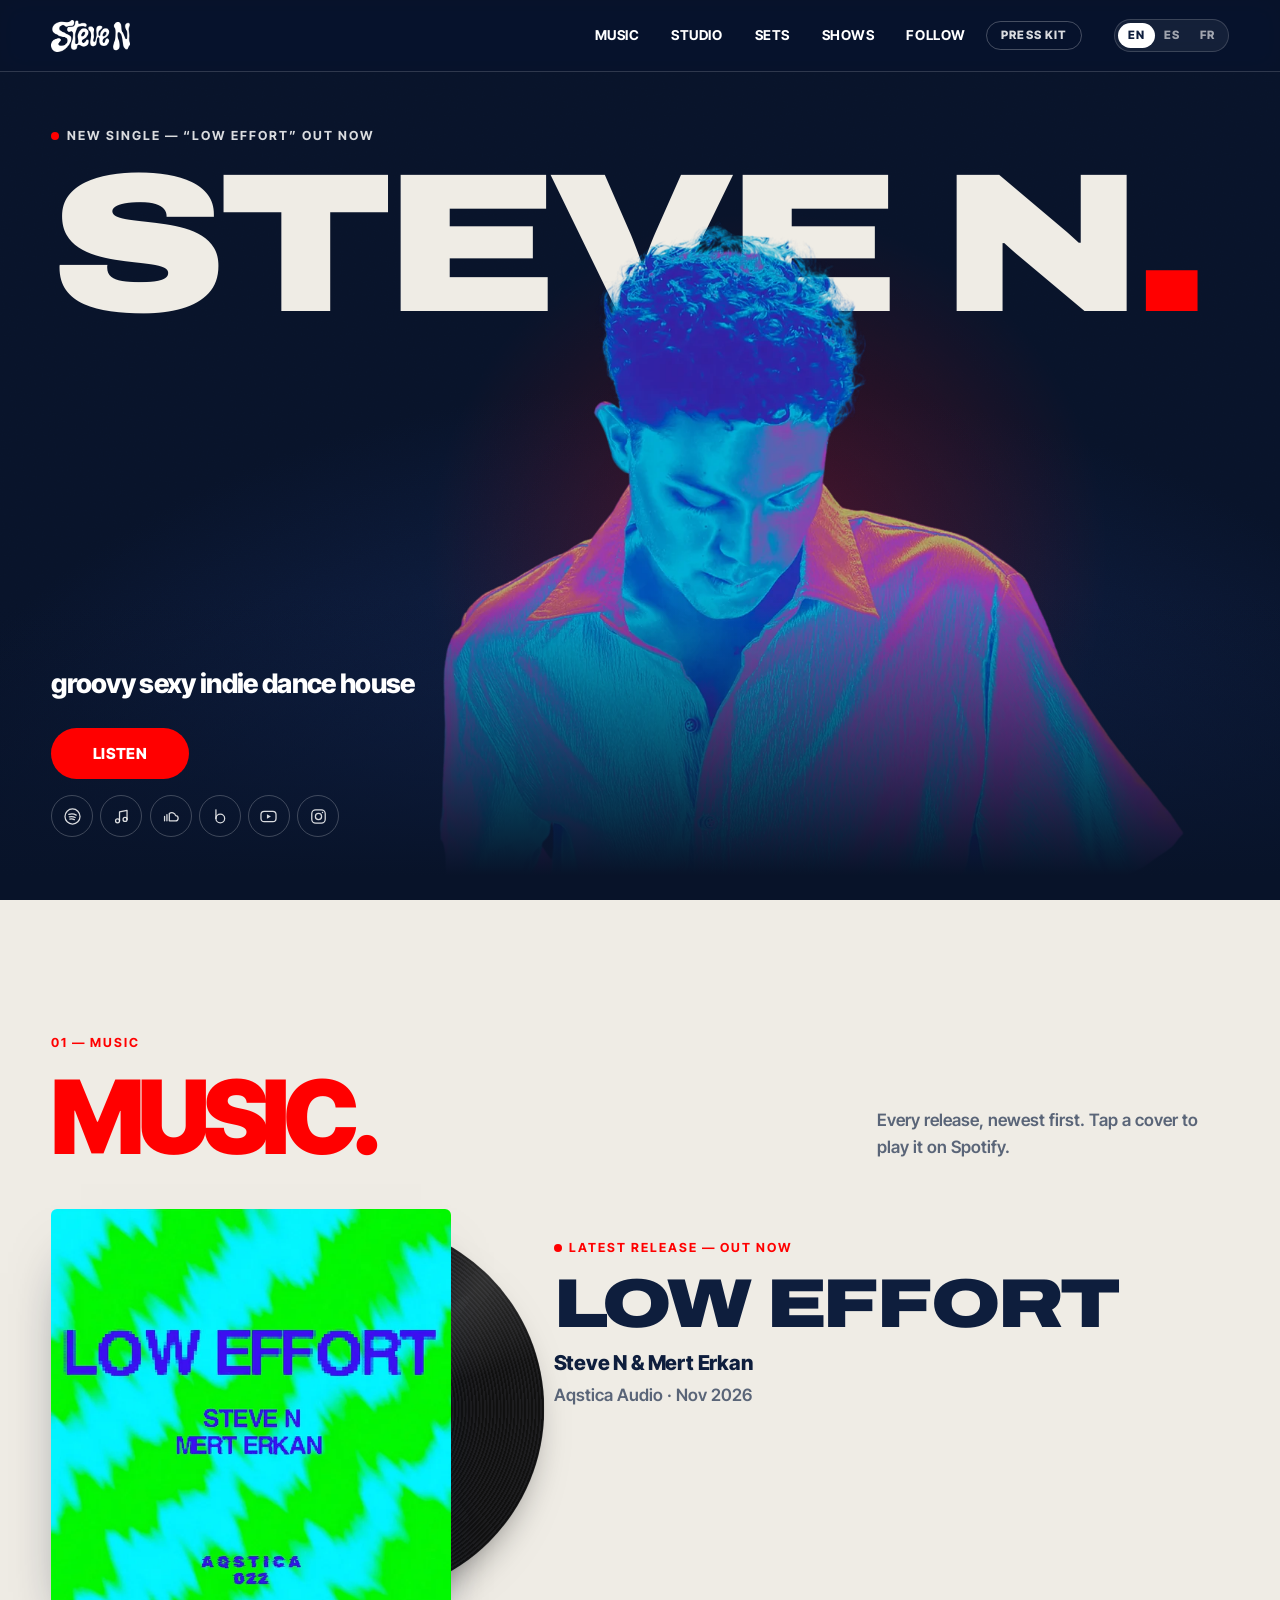
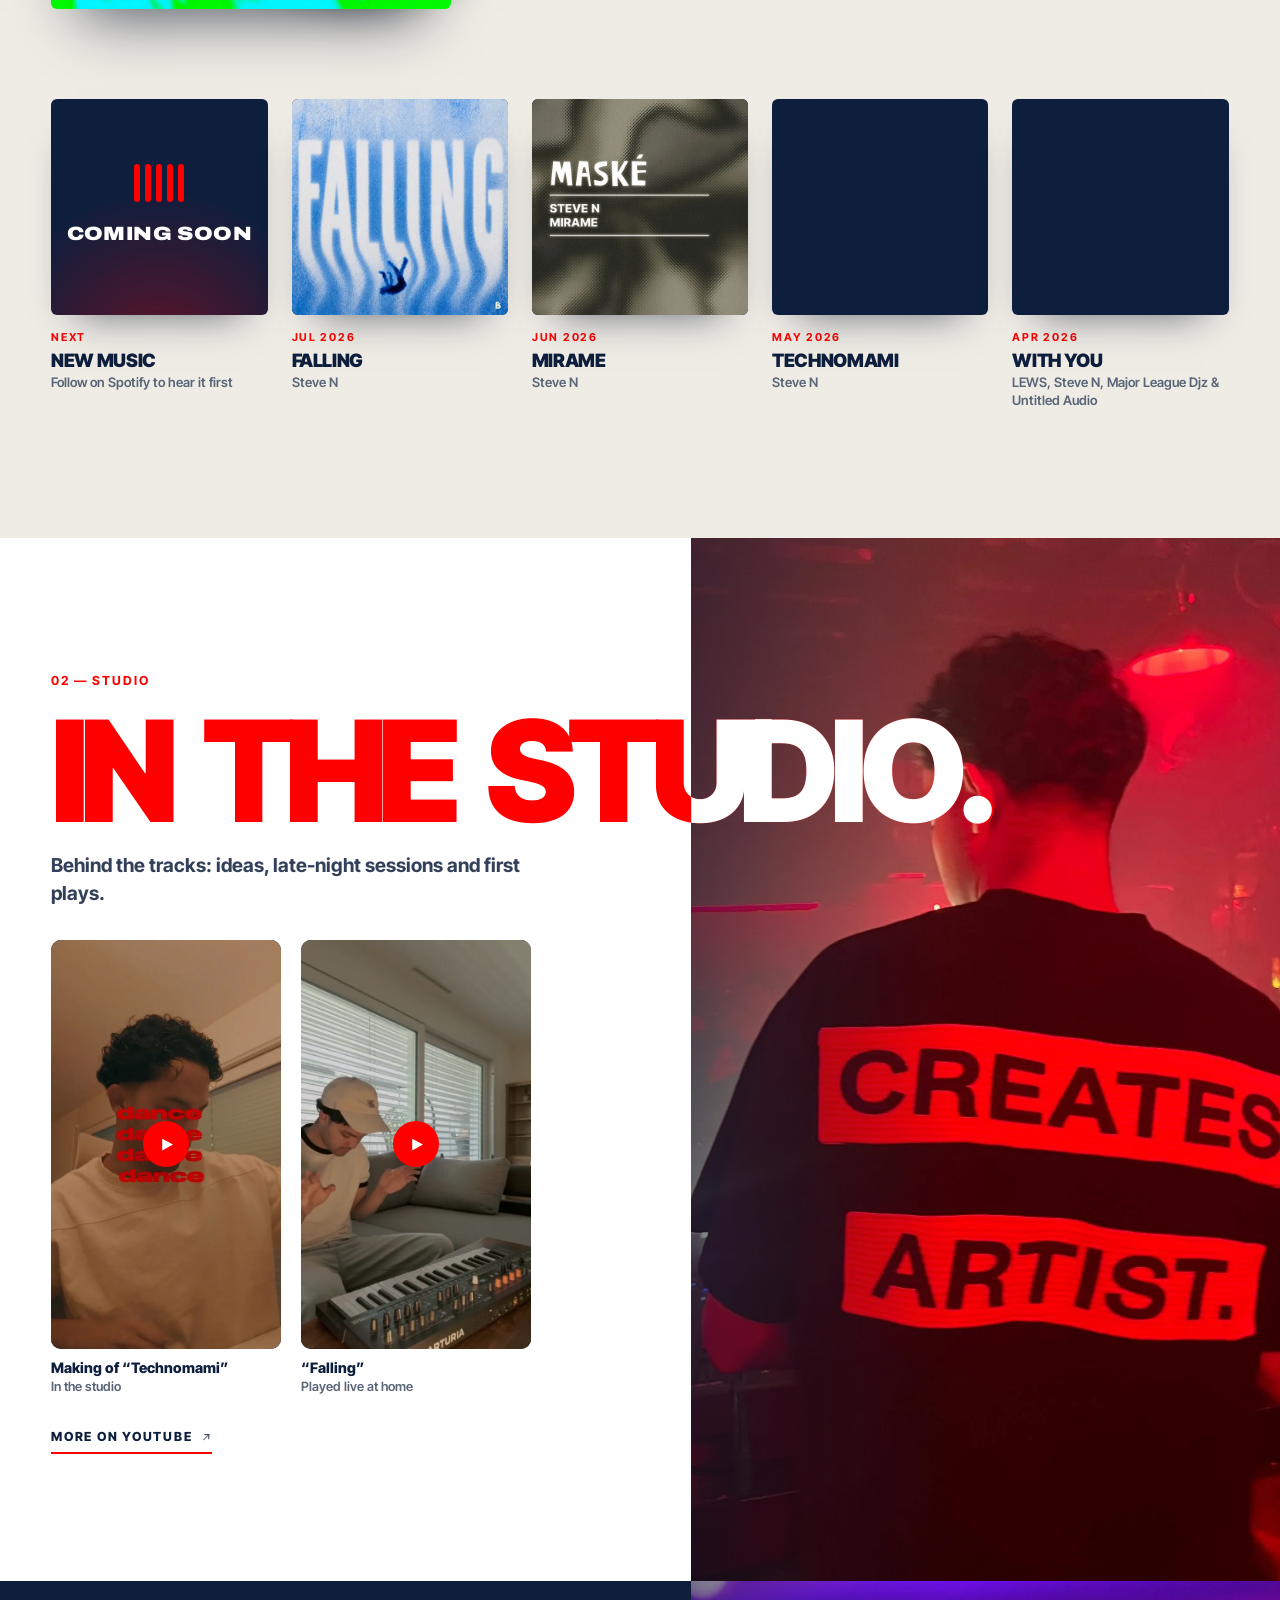
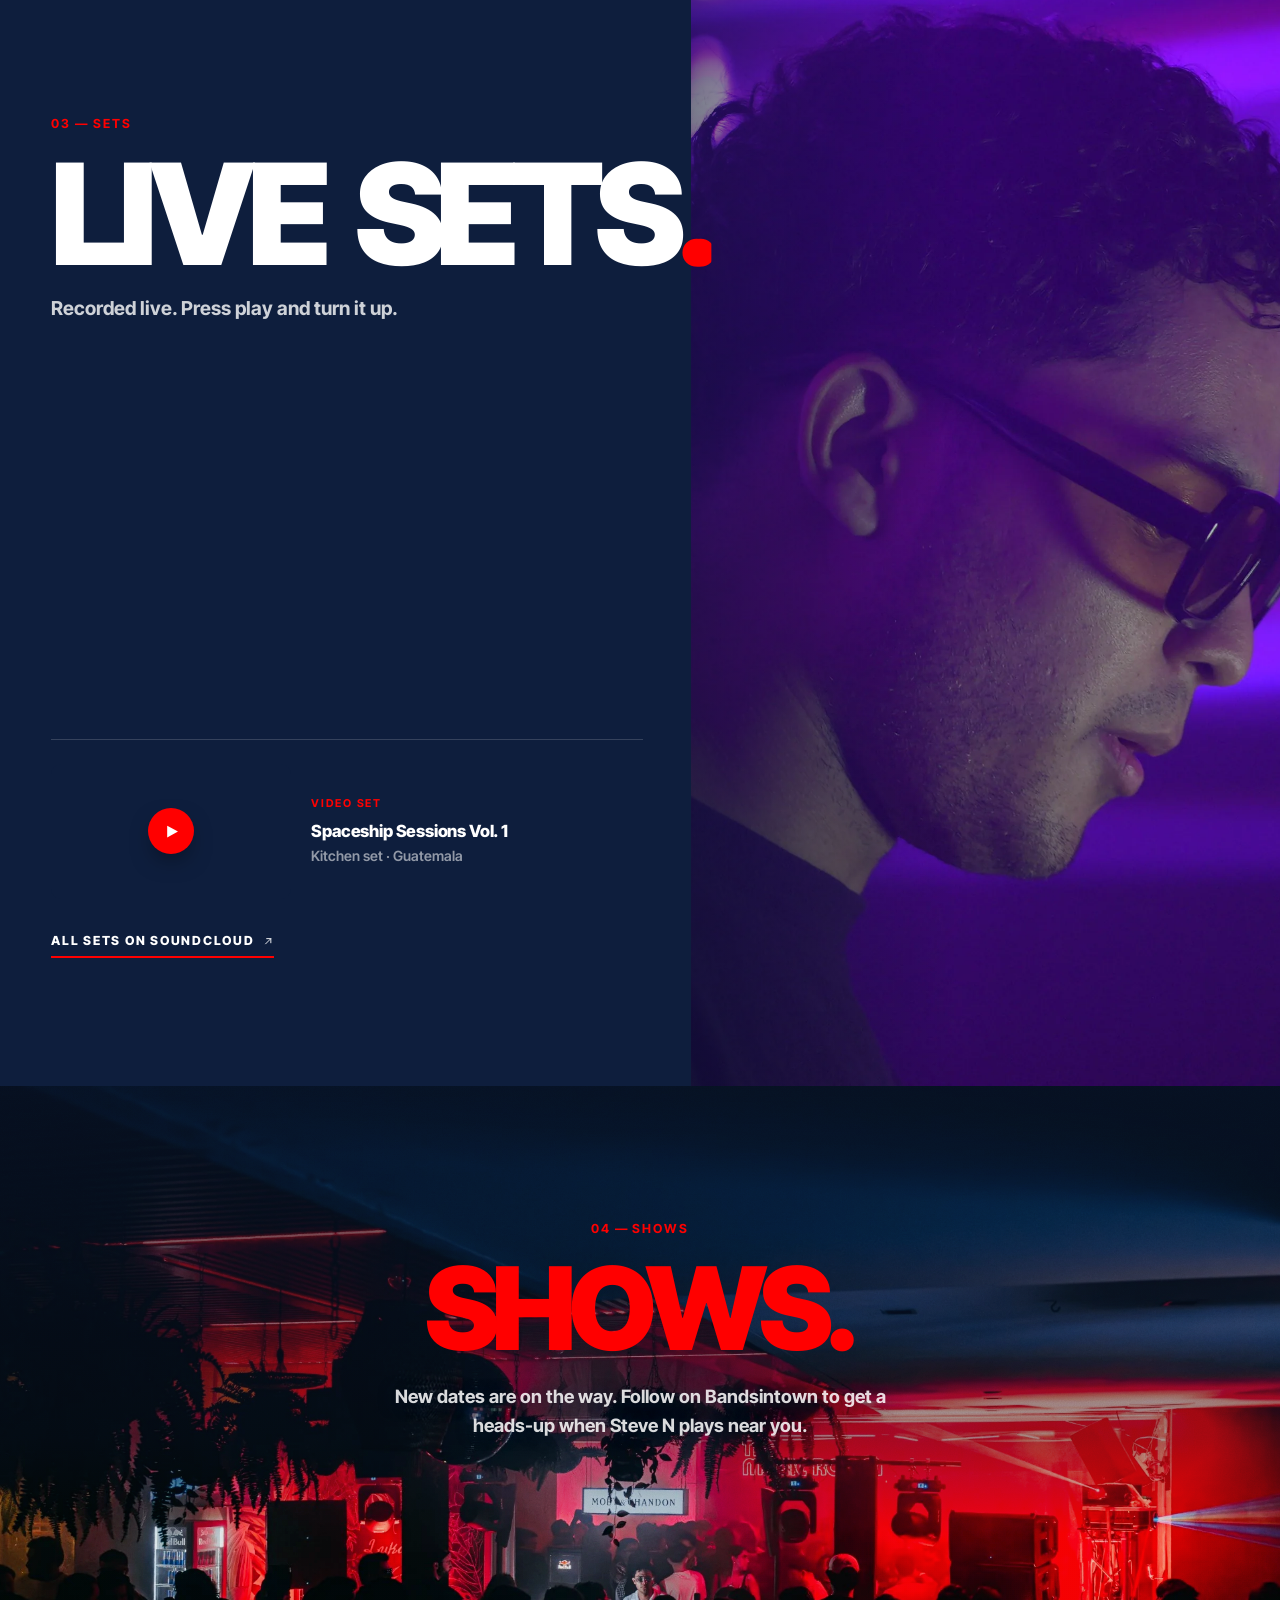
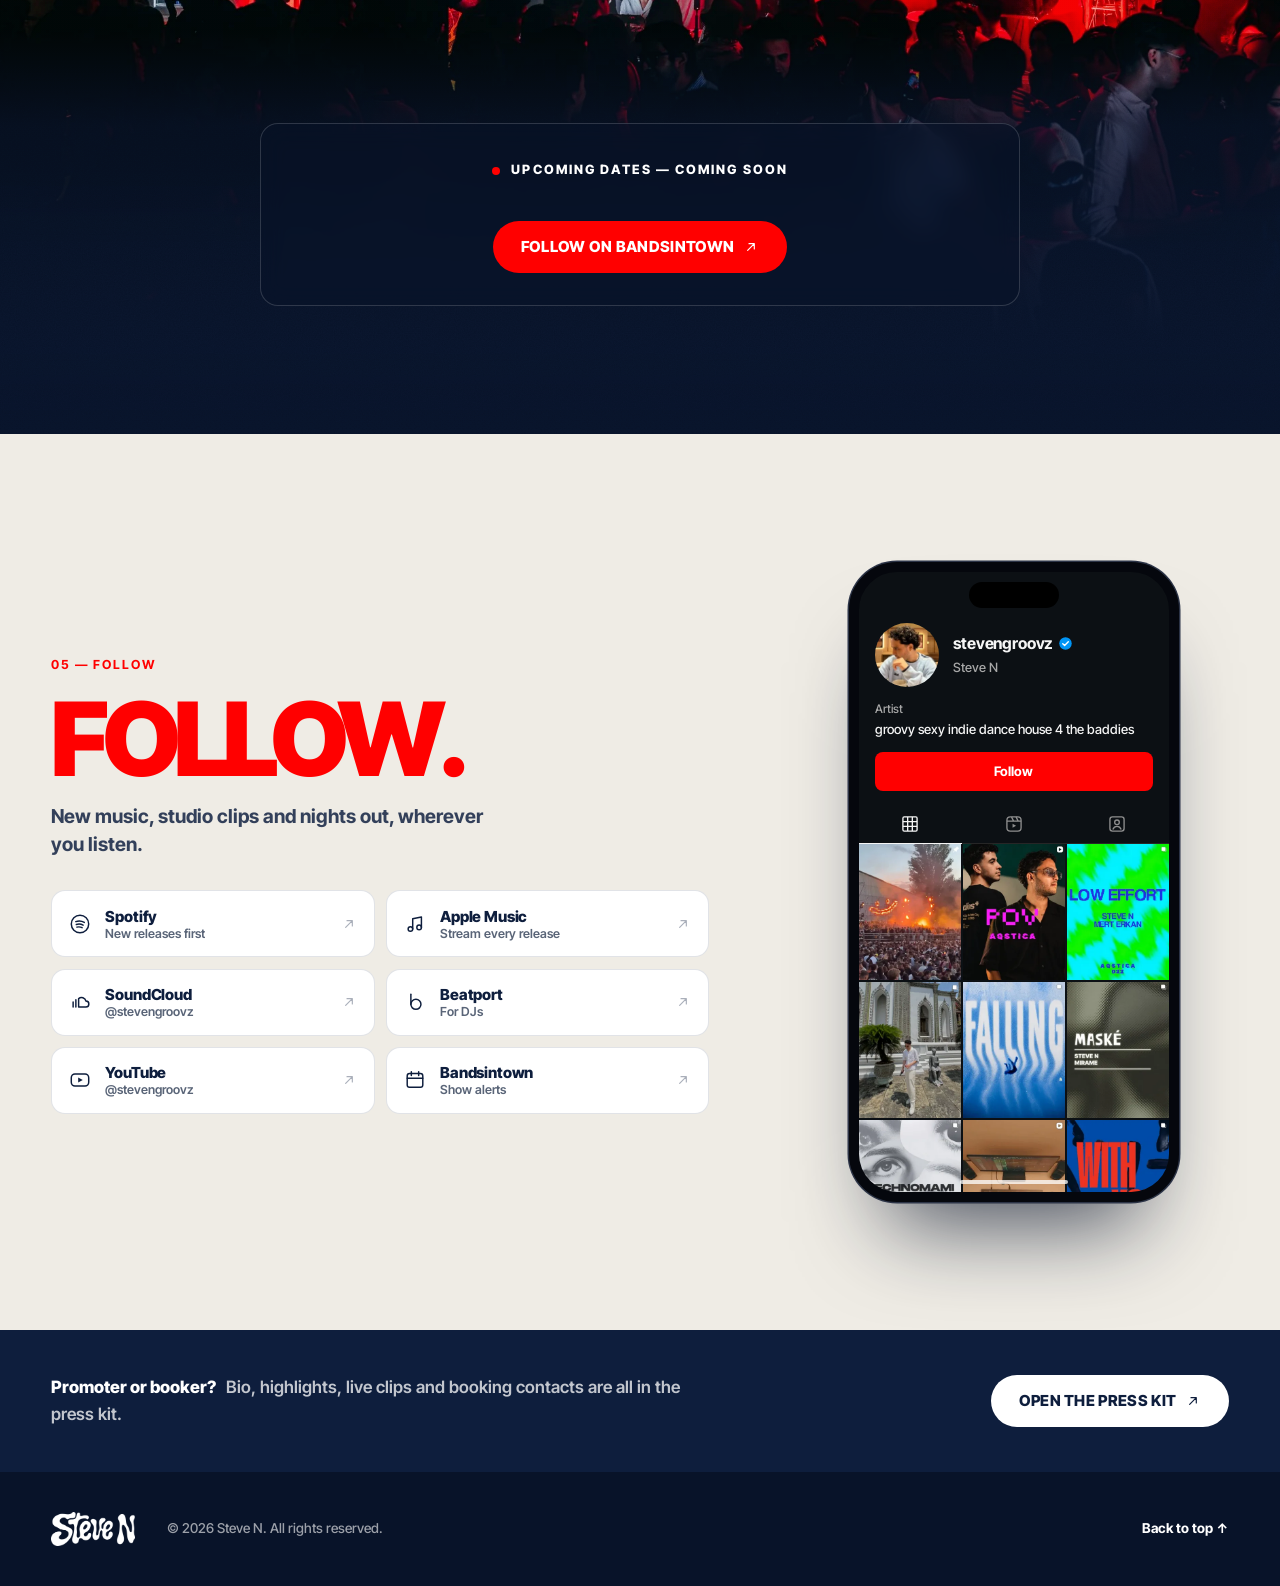
==== index.html @ b2707811 "Add files via upload" ====
<!doctype html>
<html lang="en">
<head>
  <meta charset="utf-8">
  <meta name="viewport" content="width=device-width, initial-scale=1">
  <title>Steve N — House &amp; Indie Dance</title>
  <meta name="description" content="Steve N — groovy sexy indie dance house. New music, studio clips, DJ sets and upcoming shows.">
  <meta name="theme-color" content="#081329">

  <!-- Social share preview -->
  <meta property="og:type" content="website">
  <meta property="og:title" content="Steve N — House &amp; Indie Dance">
  <meta property="og:description" content="New music, studio clips, DJ sets and upcoming shows. Latest single “Low Effort” out now.">
  <!-- After publishing, change og:image and twitter:image to the full address, e.g. https://your-domain.com/assets/img/og-steve-n.jpg -->
  <meta property="og:image" content="assets/img/og-steve-n.jpg">
  <meta property="og:image:width" content="1200">
  <meta property="og:image:height" content="630">
  <meta name="twitter:card" content="summary_large_image">
  <meta name="twitter:image" content="assets/img/og-steve-n.jpg">

  <link rel="icon" href="favicon.ico" sizes="48x48">
  <link rel="icon" type="image/png" sizes="32x32" href="assets/icons/favicon-32.png">
  <link rel="apple-touch-icon" href="assets/icons/apple-touch-icon.png">

  <link rel="preconnect" href="https://fonts.googleapis.com">
  <link rel="preconnect" href="https://fonts.gstatic.com" crossorigin>
  <link href="https://fonts.googleapis.com/css2?family=Archivo:wdth,wght@100..125,800..900&family=Inter+Tight:wght@500;600;700;800;900&display=swap" rel="stylesheet">
  <link rel="preload" as="image" href="assets/img/hero-cutout.webp"
        imagesrcset="assets/img/hero-cutout-1000.webp 1000w, assets/img/hero-cutout-1400.webp 1400w, assets/img/hero-cutout.webp 1874w"
        imagesizes="(max-width: 900px) 92vw, 55vw" fetchpriority="high">
  <!-- style.css = shared look (also used by the press kit); fan.css = this page only -->
  <link rel="stylesheet" href="css/style.css?v=33">
  <link rel="stylesheet" href="css/fan.css?v=8">
</head>
<body class="fan">

  <!-- ============ NAV ============ -->
  <header class="nav nav--dark">
    <div class="nav__inner">
      <a href="#top" class="nav__logo" aria-label="Steve N — back to top">
        <img src="assets/logo/steve-n-logo-white.webp" alt="Steve N" width="480" height="194">
      </a>
      <nav class="nav__links" aria-label="Main">
        <a href="#music" data-i18n="nav.music">Music</a>
        <a href="#studio" data-i18n="f.nav.studio">Studio</a>
        <a href="#sets" data-i18n="f.nav.sets">Sets</a>
        <a href="#shows" data-i18n="nav.shows">Shows</a>
        <a href="#follow" data-i18n="f.nav.follow">Follow</a>
      </nav>
      <a href="presskit/" class="nav__pill" data-i18n="f.nav.press">Press kit</a>
      <!-- Language switcher (translations live in js/i18n.js) -->
      <div class="lang" role="group" aria-label="Language">
        <button type="button" data-lang="en" aria-pressed="true">EN</button>
        <button type="button" data-lang="es" aria-pressed="false">ES</button>
        <button type="button" data-lang="fr" aria-pressed="false">FR</button>
      </div>
    </div>
  </header>

  <main id="top">

    <!-- ============ HERO ============ -->
    <!-- Cut-out portrait looks up at the name and overlaps the bottom of the letters -->
    <section class="fhero">
      <div class="fhero__inner">
        <p class="eyebrow fhero__eyebrow" data-i18n="f.hero.eyebrow"><span class="dot"></span>New single — “Low Effort” out now</p>
        <h1 class="hero__title fhero__title">Steve&nbsp;N<span class="red">.</span></h1>

        <!-- Same transparent cut-out as the press kit, in front of the name -->
        <img class="hero__photo" src="assets/img/hero-cutout.webp"
             srcset="assets/img/hero-cutout-1000.webp 1000w, assets/img/hero-cutout-1400.webp 1400w, assets/img/hero-cutout.webp 1874w"
             sizes="(max-width: 900px) 92vw, 55vw"
             alt="Portrait of Steve N" width="1874" height="1706" fetchpriority="high">

        <div class="fhero__bottom">
          <!-- Same line as the Instagram bio; kept in English in every language on purpose -->
          <p class="fhero__lead">groovy sexy indie dance house</p>
          <div class="fhero__ctas">
            <a href="#music" class="btn btn--red" data-i18n="hero.listen">Listen</a>
            <!-- Quick links (link-in-bio) -->
            <ul class="plat" aria-label="Steve N on">
              <li><a href="https://open.spotify.com/artist/0he1A3HWxtr44Ifk21DNKH" target="_blank" rel="noopener" aria-label="Spotify"><svg viewBox="0 0 24 24" aria-hidden="true"><circle cx="12" cy="12" r="9.5"/><path d="M7.4 9.4c3.1-1 6.6-.7 9.3.9M8 12.5c2.5-.7 5.2-.5 7.4.8M8.6 15.4c2-.5 4-.3 5.7.6"/></svg></a></li>
              <li><a href="https://music.apple.com/us/artist/steve-n/1559177515" target="_blank" rel="noopener" aria-label="Apple Music"><svg viewBox="0 0 24 24" aria-hidden="true"><path d="M9.5 17.5V6.3l9.5-2v11.4"/><circle cx="7" cy="17.5" r="2.5"/><circle cx="16.5" cy="15.7" r="2.5"/></svg></a></li>
              <li><a href="https://soundcloud.com/stevengroovz" target="_blank" rel="noopener" aria-label="SoundCloud"><svg viewBox="0 0 24 24" aria-hidden="true"><path d="M10.5 17.5h7.7a3.3 3.3 0 0 0 .3-6.6 5 5 0 0 0-8-2.6v9.2Z"/><path d="M7.5 9.5v8M4.5 12v5.5"/></svg></a></li>
              <li><a href="https://www.beatport.com/artist/steve-n/270229" target="_blank" rel="noopener" aria-label="Beatport"><svg viewBox="0 0 24 24" aria-hidden="true"><circle cx="13" cy="14.5" r="5.5"/><path d="M7.5 14.5V3.5"/></svg></a></li>
              <li><a href="https://www.youtube.com/@stevengroovz" target="_blank" rel="noopener" aria-label="YouTube"><svg viewBox="0 0 24 24" aria-hidden="true"><rect x="2.5" y="5.5" width="19" height="13" rx="4"/><path d="m10 9.2 5 2.8-5 2.8Z" fill="currentColor" stroke="none"/></svg></a></li>
              <li><a href="https://www.instagram.com/stevengroovz/" target="_blank" rel="noopener" aria-label="Instagram"><svg viewBox="0 0 24 24" aria-hidden="true"><rect x="3.5" y="3.5" width="17" height="17" rx="5"/><circle cx="12" cy="12" r="3.9"/><circle cx="17.1" cy="6.9" r=".9" fill="currentColor" stroke="none"/></svg></a></li>
            </ul>
          </div>
        </div>
      </div>
    </section>

    <!-- ============ MUSIC ============ -->
    <section class="section section--cream" id="music">
      <div class="container">
        <div class="section-head reveal">
          <div>
            <p class="eyebrow" data-i18n="music.eyebrow">01 — Music</p>
            <h2 class="title" data-i18n="f.music.title">Music<span class="red">.</span></h2>
          </div>
          <p class="section-head__aside" data-i18n="f.music.aside">Every release, newest first. Tap a cover to play it on Spotify.</p>
        </div>

        <!-- Latest release: artwork with a record sliding out + Spotify player -->
        <article class="latest reveal">
          <a class="latest__art" href="https://open.spotify.com/track/1wea00ieN9teG7W91s9bau" target="_blank" rel="noopener" aria-label="Play “Low Effort” on Spotify">
            <span class="latest__vinyl" aria-hidden="true"></span>
            <img src="assets/img/low-effort-artwork.webp" alt="“Low Effort” single artwork — Steve N, Mert Erkan" width="640" height="640" loading="lazy" decoding="async">
          </a>
          <div class="latest__info">
            <p class="eyebrow" data-i18n="rel.eyebrow"><span class="dot"></span>Latest release — Out now</p>
            <h3 class="latest__title">Low Effort</h3>
            <p class="latest__by">Steve N &amp; Mert Erkan</p>
            <p class="latest__label">Aqstica Audio · <span data-i18n="f.m.nov">Nov 2026</span></p>
            <iframe class="latest__player" src="https://open.spotify.com/embed/track/1wea00ieN9teG7W91s9bau?utm_source=generator&amp;theme=0"
                    width="100%" height="152" frameborder="0" loading="lazy"
                    allow="autoplay; clipboard-write; encrypted-media; fullscreen; picture-in-picture"
                    title="“Low Effort” on Spotify"></iframe>
          </div>
        </article>

        <!-- Releases (newest first). To add one: copy an <a class="disc"> block, change link, cover, date, title. -->
        <div class="discs reveal">
          <a class="disc disc--next" href="https://open.spotify.com/artist/0he1A3HWxtr44Ifk21DNKH" target="_blank" rel="noopener">
            <span class="disc__art">
              <span class="eq" aria-hidden="true"><i></i><i></i><i></i><i></i><i></i></span>
              <span class="disc__soon" data-i18n="f.next.soon">Coming soon</span>
            </span>
            <span class="disc__meta">
              <span class="disc__date" data-i18n="f.next.date">Next</span>
              <span class="disc__title" data-i18n="f.next.title">New music</span>
              <span class="disc__by" data-i18n="f.next.by">Follow on Spotify to hear it first</span>
            </span>
          </a>
          <a class="disc" href="https://open.spotify.com/track/6IwBiFBC05EJ5mLedO2bY9" target="_blank" rel="noopener">
            <span class="disc__art"><img src="assets/img/fan/art-falling.webp" alt="“Falling” artwork" width="560" height="560" loading="lazy" decoding="async"><span class="disc__play" aria-hidden="true"><svg viewBox="0 0 24 24"><path d="M3.5 2.65 20.5 12 3.5 21.35Z"/></svg></span></span>
            <span class="disc__meta"><span class="disc__date" data-i18n="f.m.jul">Jul 2026</span><span class="disc__title">Falling</span><span class="disc__by">Steve N</span></span>
          </a>
          <a class="disc" href="https://open.spotify.com/track/4aWZ9u9XluEWqH9fXAHvIs" target="_blank" rel="noopener">
            <span class="disc__art"><img src="assets/img/fan/art-mirame.webp" alt="“Mirame” artwork" width="560" height="560" loading="lazy" decoding="async"><span class="disc__play" aria-hidden="true"><svg viewBox="0 0 24 24"><path d="M3.5 2.65 20.5 12 3.5 21.35Z"/></svg></span></span>
            <span class="disc__meta"><span class="disc__date" data-i18n="f.m.jun">Jun 2026</span><span class="disc__title">Mirame</span><span class="disc__by">Steve N</span></span>
          </a>
          <a class="disc" href="https://open.spotify.com/track/2f7SUZMqXEkAGKdops0kH5" target="_blank" rel="noopener">
            <span class="disc__art"><img src="assets/img/fan/art-technomami.webp" alt="“Technomami” artwork" width="560" height="560" loading="lazy" decoding="async"><span class="disc__play" aria-hidden="true"><svg viewBox="0 0 24 24"><path d="M3.5 2.65 20.5 12 3.5 21.35Z"/></svg></span></span>
            <span class="disc__meta"><span class="disc__date" data-i18n="f.m.may">May 2026</span><span class="disc__title">Technomami</span><span class="disc__by">Steve N</span></span>
          </a>
          <a class="disc" href="https://open.spotify.com/track/6ms1mOmSxRvNsZ7ZcpONmC" target="_blank" rel="noopener">
            <span class="disc__art"><img src="assets/img/fan/art-with-you.webp" alt="“With You” artwork" width="560" height="560" loading="lazy" decoding="async"><span class="disc__play" aria-hidden="true"><svg viewBox="0 0 24 24"><path d="M3.5 2.65 20.5 12 3.5 21.35Z"/></svg></span></span>
            <span class="disc__meta"><span class="disc__date" data-i18n="f.m.apr">Apr 2026</span><span class="disc__title">With You</span><span class="disc__by">LEWS, Steve N, Major League Djz &amp; Untitled Audio</span></span>
          </a>
        </div>
      </div>
    </section>

    <!-- ============ STUDIO ============ -->
    <!-- Same layout as the press kit's Highlights: parallax photo on the right, title crosses onto it -->
    <section class="section section--white hl studio" id="studio">
      <figure class="hl__photo">
        <span class="hl__frame">
          <img src="assets/img/fan/studio-1500.webp"
               srcset="assets/img/fan/studio-760.webp 760w, assets/img/fan/studio-1500.webp 1500w"
               sizes="(max-width: 900px) 100vw, 70vw"
               alt="Steve N from behind at the decks, shirt reading “Creates Artist.”, red club lights"
               width="1500" height="2000" loading="lazy" decoding="async">
        </span>
      </figure>

      <div class="container">
        <div class="hl__content">
          <p class="eyebrow" data-i18n="f.studio.eyebrow">02 — Studio</p>
          <h2 class="title hl__title" data-text="In the studio." data-i18n="f.studio.title">In the studio<span class="red">.</span></h2>
          <p class="hl__lead reveal" data-i18n="f.studio.lead">Behind the tracks: ideas, late-night sessions and first plays.</p>

          <!-- Thumbnail only until clicked, then the YouTube player loads (privacy-enhanced) -->
          <div class="shorts reveal">
            <a class="clip" href="https://www.youtube.com/shorts/YBxRXotmgeQ" target="_blank" rel="noopener" data-yt="YBxRXotmgeQ">
              <span class="clip__media">
                <img src="assets/img/fan/yt-YBxRXotmgeQ.webp" alt="Making of “Technomami”" width="540" height="960" loading="lazy" decoding="async">
                <span class="clip__play" aria-hidden="true"><svg viewBox="0 0 24 24"><path d="M3.5 2.65 20.5 12 3.5 21.35Z"/></svg></span>
              </span>
              <span class="clip__cap"><strong data-i18n="f.clip.1">Making of “Technomami”</strong><span data-i18n="f.clip.1s">In the studio</span></span>
            </a>
            <a class="clip" href="https://www.youtube.com/shorts/YzNm5lvnn00" target="_blank" rel="noopener" data-yt="YzNm5lvnn00">
              <span class="clip__media">
                <img src="assets/img/fan/yt-YzNm5lvnn00.webp" alt="Steve N playing “Falling” on a synth at home" width="540" height="960" loading="lazy" decoding="async">
                <span class="clip__play" aria-hidden="true"><svg viewBox="0 0 24 24"><path d="M3.5 2.65 20.5 12 3.5 21.35Z"/></svg></span>
              </span>
              <span class="clip__cap"><strong>“Falling”</strong><span data-i18n="f.clip.2s">Played live at home</span></span>
            </a>
          </div>

          <a class="tlink reveal" href="https://www.youtube.com/@stevengroovz" target="_blank" rel="noopener"><span data-i18n="f.studio.more">More on YouTube</span> <svg class="arw" viewBox="0 0 24 24" aria-hidden="true"><path d="M7 17 17 7M9 7h8v8"/></svg></a>
        </div>
      </div>
    </section>

    <!-- ============ SETS ============ -->
    <section class="section hl sets" id="sets">
      <figure class="hl__photo">
        <span class="hl__frame">
          <img src="assets/img/fan/sets-2000.webp"
               srcset="assets/img/fan/sets-760.webp 760w, assets/img/fan/sets-2000.webp 2000w"
               sizes="(max-width: 900px) 100vw, 70vw"
               alt="Steve N in profile under purple stage lights"
               width="2000" height="2500" loading="lazy" decoding="async">
        </span>
      </figure>

      <div class="container">
        <div class="hl__content">
          <p class="eyebrow" data-i18n="f.sets.eyebrow">03 — Sets</p>
          <h2 class="title hl__title" data-text="Live sets." data-i18n="f.sets.title">Live sets<span class="red">.</span></h2>
          <p class="hl__lead reveal" data-i18n="f.sets.lead">Recorded live. Press play and turn it up.</p>

          <div class="reveal">
            <iframe class="sets__player" src="https://w.soundcloud.com/player/?url=https%3A//soundcloud.com/stevengroovz/steve-n-live-set-odys-bar&amp;color=%23ff0000&amp;auto_play=false&amp;hide_related=true&amp;show_comments=false&amp;show_user=true&amp;show_reposts=false&amp;show_teaser=false&amp;visual=true"
                    width="100%" height="360" frameborder="0" scrolling="no" loading="lazy" allow="autoplay"
                    title="Steve N — Live set at Odys Bar (SoundCloud)"></iframe>
          </div>

          <!-- Video set, kept small -->
          <div class="archive reveal">
            <a class="clip clip--wide" href="https://www.youtube.com/watch?v=wN3noPhrDWg" target="_blank" rel="noopener" data-yt="wN3noPhrDWg">
              <span class="clip__media">
                <img src="assets/img/fan/yt-wN3noPhrDWg.webp" alt="Spaceship Sessions Vol. 1 — Steve N kitchen set in Guatemala" width="960" height="540" loading="lazy" decoding="async">
                <span class="clip__play" aria-hidden="true"><svg viewBox="0 0 24 24"><path d="M3.5 2.65 20.5 12 3.5 21.35Z"/></svg></span>
              </span>
            </a>
            <div class="archive__text">
              <p class="archive__k" data-i18n="f.sets.archive">Video set</p>
              <p class="archive__t">Spaceship Sessions Vol.&nbsp;1</p>
              <p class="archive__s" data-i18n="f.sets.kitchen">Kitchen set · Guatemala</p>
            </div>
          </div>

          <a class="tlink tlink--light reveal" href="https://soundcloud.com/stevengroovz" target="_blank" rel="noopener"><span data-i18n="f.sets.more">All sets on SoundCloud</span> <svg class="arw" viewBox="0 0 24 24" aria-hidden="true"><path d="M7 17 17 7M9 7h8v8"/></svg></a>
        </div>
      </div>
    </section>

    <!-- ============ SHOWS ============ -->
    <section class="section performances shows" id="shows">
      <div class="performances__bg" aria-hidden="true">
        <img src="assets/img/fan/shows-1980.webp"
             srcset="assets/img/fan/shows-1000.webp 1000w, assets/img/fan/shows-1980.webp 1980w"
             sizes="100vw" alt="" width="1980" height="1276" loading="lazy" decoding="async">
      </div>
      <div class="container performances__inner">
        <div class="performances__head reveal">
          <p class="eyebrow" data-i18n="f.shows.eyebrow">04 — Shows</p>
          <h2 class="title title--xl" data-i18n="f.shows.title">Shows<span class="red">.</span></h2>
          <p class="performances__lead" data-i18n="f.shows.lead">New dates are on the way. Follow on Bandsintown to get a heads-up when Steve N plays near you.</p>
        </div>

        <div class="tour reveal">
          <p class="tour__soon"><span class="dot"></span><span class="tour__when-soon" data-i18n="f.shows.soon">Upcoming dates — coming soon</span><span class="tour__when-dates" data-i18n="f.shows.up">Upcoming dates</span></p>
          <!-- Bandsintown widget: lists dates automatically once they're added in Bandsintown for Artists.
               The script loads only when this section is close to the screen (see bottom of the page). -->
          <div class="tour__widget">
            <a class="bit-widget-initializer"
               data-artist-name="id_15647393"
               data-app-id="934645f240dbc12fce14d0aa3f4923f2"
               data-text-color="#FFFFFF"
               data-background-color="rgba(0,0,0,0)"
               data-separator-color="rgba(255,255,255,0.16)"
               data-link-color="#FF0000"
               data-font="Inter Tight"
               data-display-limit="6"></a>
          </div>
          <a class="btn btn--red" href="https://www.bandsintown.com/a/15647393-steve-n" target="_blank" rel="noopener"><span data-i18n="f.shows.btn">Follow on Bandsintown</span> <svg class="arw" viewBox="0 0 24 24" aria-hidden="true"><path d="M7 17 17 7M9 7h8v8"/></svg></a>
        </div>
      </div>
    </section>

    <!-- ============ FOLLOW ============ -->
    <section class="section section--cream" id="follow">
      <div class="container follow">
        <div class="follow__text reveal">
          <p class="eyebrow" data-i18n="f.follow.eyebrow">05 — Follow</p>
          <h2 class="title" data-i18n="f.follow.title">Follow<span class="red">.</span></h2>
          <p class="follow__lead" data-i18n="f.follow.lead">New music, studio clips and nights out, wherever you listen.</p>

          <ul class="plist">
            <li><a class="plink" href="https://open.spotify.com/artist/0he1A3HWxtr44Ifk21DNKH" target="_blank" rel="noopener">
              <svg class="plink__icon" viewBox="0 0 24 24" aria-hidden="true"><circle cx="12" cy="12" r="9.5"/><path d="M7.4 9.4c3.1-1 6.6-.7 9.3.9M8 12.5c2.5-.7 5.2-.5 7.4.8M8.6 15.4c2-.5 4-.3 5.7.6"/></svg>
              <span class="plink__txt"><strong>Spotify</strong><small data-i18n="f.p.sp">New releases first</small></span>
              <svg class="arw" viewBox="0 0 24 24" aria-hidden="true"><path d="M7 17 17 7M9 7h8v8"/></svg></a></li>
            <li><a class="plink" href="https://music.apple.com/us/artist/steve-n/1559177515" target="_blank" rel="noopener">
              <svg class="plink__icon" viewBox="0 0 24 24" aria-hidden="true"><path d="M9.5 17.5V6.3l9.5-2v11.4"/><circle cx="7" cy="17.5" r="2.5"/><circle cx="16.5" cy="15.7" r="2.5"/></svg>
              <span class="plink__txt"><strong>Apple Music</strong><small data-i18n="f.p.am">Stream every release</small></span>
              <svg class="arw" viewBox="0 0 24 24" aria-hidden="true"><path d="M7 17 17 7M9 7h8v8"/></svg></a></li>
            <li><a class="plink" href="https://soundcloud.com/stevengroovz" target="_blank" rel="noopener">
              <svg class="plink__icon" viewBox="0 0 24 24" aria-hidden="true"><path d="M10.5 17.5h7.7a3.3 3.3 0 0 0 .3-6.6 5 5 0 0 0-8-2.6v9.2Z"/><path d="M7.5 9.5v8M4.5 12v5.5"/></svg>
              <span class="plink__txt"><strong>SoundCloud</strong><small>@stevengroovz</small></span>
              <svg class="arw" viewBox="0 0 24 24" aria-hidden="true"><path d="M7 17 17 7M9 7h8v8"/></svg></a></li>
            <li><a class="plink" href="https://www.beatport.com/artist/steve-n/270229" target="_blank" rel="noopener">
              <svg class="plink__icon" viewBox="0 0 24 24" aria-hidden="true"><circle cx="13" cy="14.5" r="5.5"/><path d="M7.5 14.5V3.5"/></svg>
              <span class="plink__txt"><strong>Beatport</strong><small data-i18n="f.p.bp">For DJs</small></span>
              <svg class="arw" viewBox="0 0 24 24" aria-hidden="true"><path d="M7 17 17 7M9 7h8v8"/></svg></a></li>
            <li><a class="plink" href="https://www.youtube.com/@stevengroovz" target="_blank" rel="noopener">
              <svg class="plink__icon" viewBox="0 0 24 24" aria-hidden="true"><rect x="2.5" y="5.5" width="19" height="13" rx="4"/><path d="m10 9.2 5 2.8-5 2.8Z" fill="currentColor" stroke="none"/></svg>
              <span class="plink__txt"><strong>YouTube</strong><small>@stevengroovz</small></span>
              <svg class="arw" viewBox="0 0 24 24" aria-hidden="true"><path d="M7 17 17 7M9 7h8v8"/></svg></a></li>
            <li><a class="plink" href="https://www.bandsintown.com/a/15647393-steve-n" target="_blank" rel="noopener">
              <svg class="plink__icon" viewBox="0 0 24 24" aria-hidden="true"><rect x="3.5" y="5" width="17" height="15" rx="2.5"/><path d="M3.5 10h17M8 3v4M16 3v4"/></svg>
              <span class="plink__txt"><strong>Bandsintown</strong><small data-i18n="f.p.bit">Show alerts</small></span>
              <svg class="arw" viewBox="0 0 24 24" aria-hidden="true"><path d="M7 17 17 7M9 7h8v8"/></svg></a></li>
          </ul>
        </div>

        <!-- Instagram preview: a phone showing the profile. The posts are saved copies of real posts
             (not a live feed) and scroll by on their own; everything opens the profile. -->
        <aside class="igphone reveal" aria-label="Instagram — @stevengroovz">
          <div class="igphone__screen">
            <span class="igphone__island" aria-hidden="true"></span>
            <div class="igp__head">
              <img class="igp__avatar" src="assets/img/fan/ig/avatar.webp" alt="" width="160" height="160" loading="lazy" decoding="async">
              <div>
                <p class="igp__user">stevengroovz <svg class="igp__check" viewBox="0 0 24 24" role="img" aria-label="Verified"><circle cx="12" cy="12" r="10" fill="#0095F6"/><path d="m7.6 12.4 3 2.9 5.9-6.2" fill="none" stroke="#fff" stroke-width="2.2" stroke-linecap="round" stroke-linejoin="round"/></svg></p>
                <p class="igp__name">Steve N</p>
              </div>
            </div>
            <p class="igp__cat" data-i18n="f.ig.cat">Artist</p>
            <p class="igp__bio">groovy sexy indie dance house 4 the baddies</p>
            <a class="igp__follow" href="https://www.instagram.com/stevengroovz/" target="_blank" rel="noopener" data-i18n="f.ig.follow">Follow</a>
            <div class="igp__tabs" aria-hidden="true">
              <span class="is-on"><svg viewBox="0 0 24 24"><rect x="3.5" y="3.5" width="17" height="17" rx="1.5"/><path d="M9.2 3.5v17M14.8 3.5v17M3.5 9.2h17M3.5 14.8h17"/></svg></span>
              <span><svg viewBox="0 0 24 24"><rect x="3.5" y="3.5" width="17" height="17" rx="4"/><path d="M3.5 8.5h17M9 3.5l2.5 5M14.5 3.5l2.5 5"/><path d="m10.3 11.6 4.2 2.4-4.2 2.4Z" fill="currentColor" stroke="none"/></svg></span>
              <span><svg viewBox="0 0 24 24"><rect x="3.5" y="3.5" width="17" height="17" rx="3"/><circle cx="12" cy="10" r="2.8"/><path d="M7 18.5c1-2.4 2.8-3.6 5-3.6s4 1.2 5 3.6"/></svg></span>
            </div>
            <a class="igp__feed" href="https://www.instagram.com/stevengroovz/" target="_blank" rel="noopener" aria-label="Open @stevengroovz on Instagram">
              <span class="igp__track">
              <span class="igp__grid">
                <img src="assets/img/fan/ig/post-01.webp" alt="" width="300" height="400" loading="lazy" decoding="async">
                <img src="assets/img/fan/ig/post-02.webp" alt="" width="300" height="400" loading="lazy" decoding="async">
                <img src="assets/img/fan/ig/post-03.webp" alt="" width="300" height="400" loading="lazy" decoding="async">
                <img src="assets/img/fan/ig/post-04.webp" alt="" width="300" height="400" loading="lazy" decoding="async">
                <img src="assets/img/fan/ig/post-05.webp" alt="" width="300" height="400" loading="lazy" decoding="async">
                <img src="assets/img/fan/ig/post-06.webp" alt="" width="300" height="400" loading="lazy" decoding="async">
                <img src="assets/img/fan/ig/post-07.webp" alt="" width="300" height="400" loading="lazy" decoding="async">
                <img src="assets/img/fan/ig/post-08.webp" alt="" width="300" height="400" loading="lazy" decoding="async">
                <img src="assets/img/fan/ig/post-09.webp" alt="" width="300" height="400" loading="lazy" decoding="async">
                <img src="assets/img/fan/ig/post-10.webp" alt="" width="300" height="400" loading="lazy" decoding="async">
                <img src="assets/img/fan/ig/post-11.webp" alt="" width="300" height="400" loading="lazy" decoding="async">
                <img src="assets/img/fan/ig/post-12.webp" alt="" width="300" height="400" loading="lazy" decoding="async">
                <img src="assets/img/fan/ig/post-13.webp" alt="" width="300" height="400" loading="lazy" decoding="async">
                <img src="assets/img/fan/ig/post-14.webp" alt="" width="300" height="400" loading="lazy" decoding="async">
                <img src="assets/img/fan/ig/post-15.webp" alt="" width="300" height="400" loading="lazy" decoding="async">
              </span>
              <span class="igp__grid" aria-hidden="true">
                <img src="assets/img/fan/ig/post-01.webp" alt="" width="300" height="400" loading="lazy" decoding="async">
                <img src="assets/img/fan/ig/post-02.webp" alt="" width="300" height="400" loading="lazy" decoding="async">
                <img src="assets/img/fan/ig/post-03.webp" alt="" width="300" height="400" loading="lazy" decoding="async">
                <img src="assets/img/fan/ig/post-04.webp" alt="" width="300" height="400" loading="lazy" decoding="async">
                <img src="assets/img/fan/ig/post-05.webp" alt="" width="300" height="400" loading="lazy" decoding="async">
                <img src="assets/img/fan/ig/post-06.webp" alt="" width="300" height="400" loading="lazy" decoding="async">
                <img src="assets/img/fan/ig/post-07.webp" alt="" width="300" height="400" loading="lazy" decoding="async">
                <img src="assets/img/fan/ig/post-08.webp" alt="" width="300" height="400" loading="lazy" decoding="async">
                <img src="assets/img/fan/ig/post-09.webp" alt="" width="300" height="400" loading="lazy" decoding="async">
                <img src="assets/img/fan/ig/post-10.webp" alt="" width="300" height="400" loading="lazy" decoding="async">
                <img src="assets/img/fan/ig/post-11.webp" alt="" width="300" height="400" loading="lazy" decoding="async">
                <img src="assets/img/fan/ig/post-12.webp" alt="" width="300" height="400" loading="lazy" decoding="async">
                <img src="assets/img/fan/ig/post-13.webp" alt="" width="300" height="400" loading="lazy" decoding="async">
                <img src="assets/img/fan/ig/post-14.webp" alt="" width="300" height="400" loading="lazy" decoding="async">
                <img src="assets/img/fan/ig/post-15.webp" alt="" width="300" height="400" loading="lazy" decoding="async">
              </span>
              </span>
            </a>
          </div>
        </aside>
      </div>
    </section>

    <!-- ============ PRESS KIT LINK (for promoters) ============ -->
    <section class="pressband">
      <div class="container pressband__inner">
        <p><strong data-i18n="f.press.k">Promoter or booker?</strong> <span data-i18n="f.press.t">Bio, highlights, live clips and booking contacts are all in the press kit.</span></p>
        <a class="btn btn--light" href="presskit/"><span data-i18n="f.press.btn">Open the press kit</span> <svg class="arw" viewBox="0 0 24 24" aria-hidden="true"><path d="M7 17 17 7M9 7h8v8"/></svg></a>
      </div>
    </section>
  </main>

  <!-- ============ FOOTER ============ -->
  <footer class="footer">
    <div class="container footer__inner">
      <img src="assets/logo/steve-n-logo-white.webp" alt="Steve N" class="footer__logo" width="480" height="194" loading="lazy" decoding="async">
      <p data-i18n="footer.rights">© 2026 Steve N. All rights reserved.</p>
      <a href="#top" class="footer__top" data-i18n="footer.top">Back to top ↑</a>
    </div>
  </footer>

  <script src="js/i18n.js?v=11"></script>
  <script>
    // Safety net: any link to another website always opens in a new tab
    document.querySelectorAll('a[href^="http"]').forEach(function (a) {
      if (a.host !== location.host) { a.target = '_blank'; a.rel = 'noopener'; }
    });

    // Video thumbnails: swap for the YouTube player on click
    // (without JavaScript the link simply opens the video on YouTube)
    document.querySelectorAll('.clip[data-yt]').forEach(function (clip) {
      clip.addEventListener('click', function (e) {
        e.preventDefault();
        if (clip.classList.contains('is-playing')) return;
        var frame = document.createElement('iframe');
        frame.src = 'https://www.youtube-nocookie.com/embed/' + clip.dataset.yt + '?autoplay=1&playsinline=1&rel=0&modestbranding=1';
        frame.title = clip.querySelector('img').alt;
        frame.allow = 'autoplay; encrypted-media; picture-in-picture; fullscreen';
        frame.allowFullscreen = true;
        var media = clip.querySelector('.clip__media');
        media.querySelector('img').remove();
        media.appendChild(frame);
        clip.classList.add('is-playing');
      });
    });

    // Shows: frame the background photo so the DJ booth (Steve N) sits in the gap
    // between the title and the dates card, on every screen size
    (function () {
      var sec = document.getElementById('shows'), img = sec.querySelector('.performances__bg img');
      var inner = sec.querySelector('.performances__inner'), head = sec.querySelector('.performances__head'), tour = sec.querySelector('.tour');
      var RATIO = 1276 / 1980, DJ_X = .508, DJ_Y = .58;   // booth position inside the photo (0–1)
      function frame() {
        var W = sec.clientWidth, H = sec.clientHeight;
        var gc = inner.offsetTop + (head.offsetTop + head.offsetHeight + tour.offsetTop) / 2;
        // as small as possible (sharper): full width, and tall enough to reach the top; the bottom fades into navy
        var h = Math.max(W * RATIO, gc / DJ_Y), w = h / RATIO;
        var left = Math.min(0, Math.max(W - w, W / 2 - DJ_X * w));
        img.style.cssText = 'inset:auto;max-width:none;object-fit:fill;width:' + w + 'px;height:' + h + 'px;left:' + left + 'px;top:' + (gc - DJ_Y * h) + 'px';
        sec.style.setProperty('--gc', gc + 'px');
      }
      frame();
      if ('ResizeObserver' in window) new ResizeObserver(frame).observe(sec); else addEventListener('resize', frame);
      if (document.fonts) document.fonts.ready.then(frame);
    })();

    // Bandsintown widget: load its (large) script only when Shows gets close to the screen
    (function () {
      var done = false, shows = document.getElementById('shows');
      function load() {
        if (done) return; done = true;
        var s = document.createElement('script');
        s.src = 'https://widgetv3.bandsintown.com/main.min.js';
        s.charset = 'utf-8';
        s.async = true;
        document.body.appendChild(s);
      }
      // once real dates show up in the widget, the heading switches from "coming soon" to "Upcoming dates"
      var tour = shows.querySelector('.tour');
      new MutationObserver(function () {
        tour.classList.toggle('has-dates', !!tour.querySelector('.bit-event'));
      }).observe(tour.querySelector('.tour__widget'), { childList: true, subtree: true });
      if (!('IntersectionObserver' in window)) return load();
      var io = new IntersectionObserver(function (entries) {
        if (entries.some(function (e) { return e.isIntersecting; })) { load(); io.disconnect(); }
      }, { rootMargin: '900px 0px' });
      io.observe(shows);
    })();
  </script>
</body>
</html>
---- css/style.css ----
/* =========================================================
   STEVE N — Electronic Press Kit
   Colors: white / cream, dark blue, red
   ========================================================= */

:root {
  --cream: #EFECE5;      /* matches the press-kit slides */
  --white: #FFFFFF;
  --navy: #0E1E3D;
  --navy-deep: #081329;
  --navy-soft: #1B2D52;
  --red: #FF0000;
  --red-dark: #D60000;
  --ink-muted: #5A6578;
  --line: rgba(14, 30, 61, .12);
  --line-light: rgba(255, 255, 255, .16);

  --font-display: "Archivo", "Arial Black", sans-serif;
  --font: "Inter Tight", "Helvetica Neue", Arial, sans-serif;

  --gutter: clamp(16px, 4vw, 56px);
  --max: 1320px;
  --nav-h: 72px;
  --radius: 4px;
}

*, *::before, *::after { box-sizing: border-box; }

html { scroll-behavior: smooth; scroll-padding-top: var(--nav-h); }
@media (prefers-reduced-motion: reduce) { html { scroll-behavior: auto; } }

body {
  margin: 0;
  background: var(--white);
  color: var(--navy);
  font-family: var(--font);
  font-weight: 500;
  font-size: 1.0625rem;
  line-height: 1.6;
  -webkit-font-smoothing: antialiased;
  text-rendering: optimizeLegibility;
}

img { display: block; max-width: 100%; height: auto; }
a { color: inherit; }
ul { list-style: none; margin: 0; padding: 0; }
figure { margin: 0; }
p { margin: 0 0 1em; }
strong { font-weight: 700; }

.red { color: var(--red); }

.container {
  width: 100%;
  max-width: var(--max);
  margin: 0 auto;
  padding: 0 var(--gutter);
}

/* ---------- Type ---------- */
.eyebrow {
  display: inline-flex;
  align-items: center;
  gap: .6em;
  margin: 0 0 1.25rem;
  font-size: .78rem;
  font-weight: 700;
  letter-spacing: .16em;
  text-transform: uppercase;
  color: var(--red);
}
.eyebrow--light { color: var(--red); }

.dot {
  width: 8px; height: 8px;
  border-radius: 50%;
  background: var(--red);
  box-shadow: 0 0 0 0 rgba(255, 0, 0, .6);
  animation: pulse 2s infinite;
}
@keyframes pulse {
  70% { box-shadow: 0 0 0 10px rgba(255, 0, 0, 0); }
  100% { box-shadow: 0 0 0 0 rgba(255, 0, 0, 0); }
}

.title {
  margin: 0 0 2rem;
  font-family: var(--font);
  font-weight: 900;
  font-size: clamp(3rem, 8vw, 7rem);
  line-height: .86;
  letter-spacing: -.065em;
  text-transform: uppercase;
  color: var(--red);
}
.title > .red { color: var(--red); margin-left: -.03em; }
.title--xl { font-size: clamp(2.4rem, 9vw, 8.5rem); }

.lead {
  font-size: clamp(1.25rem, 2vw, 1.6rem);
  line-height: 1.35;
  font-weight: 700;
  letter-spacing: -.02em;
}

/* ---------- Buttons ---------- */
.btn {
  display: inline-flex;
  align-items: center;
  justify-content: center;
  gap: .6em;
  padding: 1rem 1.6rem;
  border: 2px solid transparent;
  border-radius: 999px;
  font-family: var(--font);
  font-size: .95rem;
  font-weight: 800;
  letter-spacing: .02em;
  text-decoration: none;
  text-transform: uppercase;
  line-height: 1;
  cursor: pointer;
  transition: background .2s, color .2s, border-color .2s, transform .2s;
}
.btn:hover { transform: translateY(-2px); }
.btn span { transition: transform .2s; }
.btn:hover span { transform: translateX(3px); }

.btn--red { background: var(--red); color: var(--white); }
.btn--red:hover { background: var(--red-dark); }


.btn--lg { padding: 1.2rem 2rem; font-size: 1rem; }

:focus-visible { outline: 3px solid var(--red); outline-offset: 3px; }

/* ---------- Nav ---------- */
.nav {
  position: fixed;
  inset: 0 0 auto;
  z-index: 50;
  height: var(--nav-h);
  background: rgba(239, 236, 229, .82);
  backdrop-filter: saturate(160%) blur(14px);
  -webkit-backdrop-filter: saturate(160%) blur(14px);
  border-bottom: 1px solid var(--line);
}
.nav__inner {
  height: 100%;
  max-width: var(--max);
  margin: 0 auto;
  padding: 0 var(--gutter);
  display: flex;
  align-items: center;
  gap: 2rem;
}
.nav__logo img { height: 32px; width: auto; }
.nav__links {
  display: flex;
  gap: 2rem;
  margin-left: auto;
}
.nav__links a {
  position: relative;
  font-size: .85rem;
  font-weight: 700;
  letter-spacing: .04em;
  text-transform: uppercase;
  text-decoration: none;
}
.nav__links a::after {
  content: "";
  position: absolute;
  left: 0; right: 0; bottom: -4px;
  height: 2px;
  background: var(--red);
  transform: scaleX(0);
  transform-origin: left;
  transition: transform .25s;
}
.nav__links a:hover::after { transform: scaleX(1); }

/* Small outlined link next to the language switcher (Press kit ↔ Home); stays visible on phones */
.nav__pill {
  flex: none;
  padding: .5rem .9rem;
  border: 1px solid rgba(14, 30, 61, .22);
  border-radius: 999px;
  font-size: .72rem;
  font-weight: 800;
  letter-spacing: .1em;
  line-height: 1;
  text-transform: uppercase;
  text-decoration: none;
  white-space: nowrap;
  transition: border-color .2s, color .2s, background .2s;
}
.nav__pill:hover { border-color: var(--red); color: var(--red); }
.nav__links + .nav__pill { margin-left: -.75rem; }   /* sit a little closer to the last link */

/* Language switcher (EN / ES / FR) */
.lang {
  display: flex;
  flex: none;
  padding: 3px;
  border: 1px solid var(--line);
  border-radius: 999px;
  background: rgba(255, 255, 255, .55);
}
.lang button {
  padding: .42rem .62rem;
  border: 0;
  border-radius: 999px;
  background: transparent;
  color: var(--ink-muted);
  font: 800 .72rem/1 var(--font);
  letter-spacing: .08em;
  cursor: pointer;
  transition: background .2s, color .2s;
}
.lang button:hover { color: var(--navy); }
.lang button[aria-pressed="true"] { background: var(--navy); color: var(--white); }

/* ---------- Hero ---------- */
.hero {
  --hero-pad: clamp(2rem, 6vh, 4.5rem);
  /* "STEVE N." is ~5.8em wide: size it to always fill the container exactly */
  --title-fs: calc((min(100vw, var(--max)) - 2 * var(--gutter)) / 5.95);
  position: relative;
  min-height: 100svh;
  padding-top: var(--nav-h);
  background: var(--cream);
  overflow: hidden;
  isolation: isolate;
}
.hero__inner {
  position: relative;
  max-width: var(--max);
  min-height: calc(100svh - var(--nav-h));
  margin: 0 auto;
  padding: var(--hero-pad) var(--gutter) clamp(2.5rem, 7vh, 5rem);
  display: flex;
  flex-direction: column;
}
.hero__eyebrow { color: var(--navy); }
.hero__title {
  position: relative;
  z-index: 1;
  margin: 0;
  font-family: var(--font-display);
  font-weight: 900;
  font-stretch: 125%;
  font-variation-settings: "wdth" 125;
  font-size: var(--title-fs);
  line-height: .8;
  letter-spacing: -.035em;
  text-transform: uppercase;
  color: var(--red);
  white-space: nowrap;
}
.hero__bottom {
  margin-top: auto;
  position: relative;
  z-index: 3;
}
.hero__copy { max-width: 24rem; }
.hero__lead {
  font-size: clamp(1.3rem, 2.1vw, 1.75rem);
  font-weight: 800;
  line-height: 1.22;
  letter-spacing: -.025em;
  margin-bottom: 2rem;
}
.hero__lead strong { font-weight: 800; }
.hero__ctas { display: flex; flex-wrap: wrap; gap: .75rem; }
.hero__ctas .btn { padding-inline: 2.5rem; }   /* single button: a little wider */

/* Transparent cut-out that sits IN FRONT of the name: the top of the hair
   starts partway down the letters (--photo-overlap = share of the letters left uncovered). */
.hero__photo {
  --photo-overlap: .28;
  --photo-top: calc(var(--hero-pad) + 2.5rem + var(--title-fs) * var(--photo-overlap));
  position: absolute;
  z-index: 2;
  top: var(--photo-top);
  left: calc(50% + 7vw);  /* = 57% of the screen width */
  height: calc(100% - var(--photo-top));
  width: auto;
  max-width: none;
  transform: translateX(-39%);  /* centres the head (39% across the image) on "left" */
  pointer-events: none;
}

/* ---------- Stats ---------- */
.stats {
  background: var(--navy);
  color: var(--white);
  padding: clamp(3rem, 6vw, 4.5rem) 0 1.5rem;
}
.stats__grid {
  display: grid;
  grid-template-columns: repeat(4, 1fr);
}
.stat {
  display: flex;
  flex-direction: column;
  gap: .6rem;
  padding: 0 clamp(1rem, 2vw, 2rem);
  border-left: 1px solid var(--line-light);
}
.stat:first-child { border-left: 0; padding-left: 0; }
.stat__num {
  font-family: var(--font-display);
  font-weight: 900;
  font-stretch: 110%;
  font-variation-settings: "wdth" 110;
  font-size: clamp(2.4rem, 4.6vw, 4rem);
  line-height: 1;
  letter-spacing: -.04em;
  color: var(--red);
}
.stat__label {
  max-width: 12em;
  font-size: .85rem;
  font-weight: 700;
  letter-spacing: .06em;
  line-height: 1.35;
  text-transform: uppercase;
  color: rgba(255, 255, 255, .88);
}
.stats__note {
  margin: 2.5rem auto 0;
  font-size: .75rem;
  letter-spacing: .06em;
  text-transform: uppercase;
  color: rgba(255, 255, 255, .45);
}

/* ---------- Marquee ---------- */
.marquee {
  --marquee-gap: clamp(1.5rem, 3vw, 2.75rem);
  overflow: hidden;
  background: var(--red);
  color: var(--white);
  padding: .8rem 0;
}
.marquee__track {
  display: flex;
  width: max-content;
  animation: marquee 45s linear infinite;
}
.marquee__group {
  display: flex;
  align-items: center;
  gap: var(--marquee-gap);
  padding-right: var(--marquee-gap);  /* keeps spacing even where the two groups meet */
  font-family: var(--font-display);
  font-weight: 800;
  font-stretch: 125%;
  font-variation-settings: "wdth" 125;
  font-size: clamp(.78rem, 1vw, .9rem);
  line-height: 1;
  letter-spacing: .32em;
  text-transform: uppercase;
  white-space: nowrap;
}
.marquee__group span { margin-right: -.32em; }  /* cancel trailing letter-spacing so gaps are even */
.marquee__group i { font-style: normal; font-size: .75em; letter-spacing: 0; opacity: .6; }
@keyframes marquee { to { transform: translateX(-50%); } }
@media (prefers-reduced-motion: reduce) { .marquee__track { animation: none; } }

/* ---------- Sections ---------- */
.section { padding: clamp(5rem, 10vw, 9rem) 0; }
.section--white { background: var(--white); }
.section--cream { background: var(--cream); }

.section-head {
  display: flex;
  justify-content: space-between;
  align-items: flex-end;
  gap: 2rem;
  margin-bottom: 3rem;
}
.section-head .title { margin-bottom: 0; }
.section-head__aside {
  max-width: 22rem;
  margin: 0;
  color: var(--ink-muted);
  font-weight: 600;
}

/* ---------- About ---------- */
.section--compact { padding: clamp(3.5rem, 6vw, 5.5rem) 0; }

.about {
  display: grid;
  grid-template-columns: 1.3fr 1fr;
  gap: clamp(2rem, 5vw, 5rem);
  align-items: center;
}
.about .title { margin-bottom: 1.25rem; font-size: clamp(2.6rem, 6vw, 5rem); }
.about__text .lead {
  margin-bottom: 1rem;
  max-width: 36rem;
  font-size: clamp(1.15rem, 1.6vw, 1.4rem);
}
.about__text p:not(.eyebrow):not(.lead) {
  max-width: 38rem;
  margin-bottom: .75em;
  font-size: 1rem;
  color: #33405A;
}

.facts {
  padding: 1.5rem 1.75rem 1.75rem;
  background: var(--cream);
  border-radius: var(--radius);
}
.facts__head {
  margin: 0 0 .25rem;
  font-size: .78rem;
  font-weight: 800;
  letter-spacing: .16em;
  text-transform: uppercase;
  color: var(--red);
}
/* 2 × 2 grid of facts */
.facts dl {
  display: grid;
  grid-template-columns: 1fr 1fr;
  column-gap: 1.5rem;
  margin: 0;
}
.facts dl div { padding: .85rem 0; border-bottom: 1px solid var(--line); }
.facts dl div:nth-last-child(-n+2) { border-bottom: 0; padding-bottom: 0; }   /* no trailing divider */
.facts dt {
  margin-bottom: .2rem;
  font-size: .72rem;
  font-weight: 700;
  letter-spacing: .08em;
  text-transform: uppercase;
  color: var(--ink-muted);
}
.facts dd { margin: 0; font-weight: 800; line-height: 1.35; letter-spacing: -.01em; }

/* ---------- Music ---------- */
/* Latest release card */
.release {
  display: grid;
  grid-template-columns: minmax(220px, 360px) 1fr;
  gap: clamp(1.5rem, 4vw, 3.5rem);
  align-items: center;
  margin-bottom: clamp(2.5rem, 5vw, 4rem);
  padding: clamp(1.25rem, 2.5vw, 2rem);
  background: var(--navy);
  color: var(--white);
  border-radius: 16px;
}
.release__art {
  position: relative;
  display: block;
  aspect-ratio: 1;
  overflow: hidden;
  border-radius: 8px;
  box-shadow: 0 30px 60px -28px rgba(0, 0, 0, .7);
}
.release__art img { width: 100%; height: 100%; object-fit: cover; transition: transform .6s ease; }
.release__art:hover img { transform: scale(1.04); }
.release__play {
  position: absolute;
  right: 1rem; bottom: 1rem;
  display: grid;
  place-items: center;
  width: 54px; height: 54px;
  padding-left: 3px;
  border-radius: 50%;
  background: var(--red);
  color: var(--white);
  font-size: 1.1rem;
  box-shadow: 0 10px 24px -8px rgba(0, 0, 0, .6);
  transition: transform .2s;
}
.release__art:hover .release__play { transform: scale(1.08); }
.release__info .eyebrow { margin-bottom: 1rem; }
.release__title {
  margin: 0 0 .9rem;
  font-family: var(--font-display);
  font-weight: 900;
  font-stretch: 125%;
  font-variation-settings: "wdth" 125;
  font-size: clamp(2.3rem, 5.4vw, 4.6rem);
  line-height: .88;
  letter-spacing: -.035em;
  text-transform: uppercase;
}
.release__artists { margin: 0 0 .2rem; font-size: clamp(1.1rem, 1.6vw, 1.35rem); font-weight: 800; letter-spacing: -.01em; }
.release__label { margin: 0 0 1.75rem; font-weight: 600; color: rgba(255, 255, 255, .6); }
.release__k {
  margin: 0 0 .6rem;
  font-size: .72rem;
  font-weight: 700;
  letter-spacing: .14em;
  text-transform: uppercase;
  color: rgba(255, 255, 255, .5);
}
.release__playlists { display: flex; flex-wrap: wrap; gap: .5rem; margin-bottom: 2rem; }
.release__playlists li {
  padding: .45rem .9rem;
  border: 1px solid var(--line-light);
  border-radius: 999px;
  font-size: .82rem;
  font-weight: 700;
}

.music__grid {
  display: grid;
  grid-template-columns: 1fr 1fr;
  gap: 1.5rem;
}
.embed__label {
  margin: 0 0 .75rem;
  font-size: .78rem;
  font-weight: 800;
  letter-spacing: .14em;
  text-transform: uppercase;
}
.embed iframe { display: block; width: 100%; border: 0; border-radius: 12px; }

/* Thin drawn arrow (replaces the ↗ glyph everywhere) */
.arw {
  width: 1em; height: 1em; flex: none;
  fill: none; stroke: currentColor; stroke-width: 1.75;
  stroke-linecap: round; stroke-linejoin: round;
  vertical-align: -.12em;
  transition: transform .25s ease, color .25s ease;
}
.btn .arw { width: 1.05em; height: 1.05em; }

/* Profile links: one compact button group (outlined pill split in three) */
.music__links {
  display: inline-grid;
  grid-auto-flow: column;
  grid-auto-columns: 1fr;
  margin-top: 2.25rem;
  border: 1.5px solid rgba(14, 30, 61, .28);
  border-radius: 999px;
  overflow: hidden;
}
.seg {
  display: flex;
  align-items: center;
  justify-content: center;
  gap: .55rem;
  padding: .8rem 1.6rem;
  font-size: .74rem;
  font-weight: 800;
  letter-spacing: .14em;
  text-transform: uppercase;
  text-decoration: none;
  color: var(--navy);
  white-space: nowrap;
  transition: background .2s, color .2s;
}
.seg + .seg { border-left: 1.5px solid rgba(14, 30, 61, .18); }
.seg__icon {
  width: 1.15rem; height: 1.15rem; flex: none;
  fill: none; stroke: currentColor; stroke-width: 1.6;
  stroke-linecap: round; stroke-linejoin: round;
  transition: color .2s;
}
.seg:hover { background: var(--navy); color: var(--cream); }
.seg:hover .seg__icon { color: var(--red); }

/* ---------- Highlights ---------- */
/* Photo panel: absolutely placed on the right, full section height, bleeding off the edge */
.hl {
  --hl-photo-w: 46cqw;            /* cqw = % of this section's width (excludes the scrollbar) */
  container-type: inline-size;
  position: relative;
  overflow: clip;   /* clip (not hidden) so scroll-linked animations follow the page scroll */
  min-height: 52rem;
}
.hl__photo {
  position: absolute;
  top: 0; right: 0; bottom: 0;
  width: var(--hl-photo-w);
  margin: 0;
}
.hl__frame {
  position: absolute;
  inset: 0;
  overflow: hidden;
  background: var(--navy-deep);
  view-timeline: --hl-photo block;
}
.hl__frame img {
  position: absolute;
  left: 0; top: -10%;
  width: 100%;
  height: 120%;          /* extra height = room for the parallax movement */
  object-fit: cover;
  object-position: center 30%;
}
/* darken the left edge slightly so the red title reads where it crosses onto the photo */
.hl__frame::after {
  content: "";
  position: absolute;
  inset: 0;
  background: linear-gradient(90deg, rgba(8, 19, 41, .55) 0%, rgba(8, 19, 41, 0) 45%);
}
/* Parallax: the photo drifts slower than the page while scrolling (modern browsers) */
@supports (animation-timeline: view()) {
  @media (prefers-reduced-motion: no-preference) {
    .hl__frame img {
      animation: hl-parallax linear both;
      animation-timeline: --hl-photo;
      animation-range: cover;
    }
    @keyframes hl-parallax {
      from { transform: translateY(-7%); }
      to   { transform: translateY(7%); }
    }
  }
}
.hl__badge {
  position: absolute;
  z-index: 2;
  left: calc(-1 * clamp(2rem, 4vw, 3.5rem));   /* straddles the photo edge */
  bottom: clamp(2.5rem, 6vw, 5rem);
  max-width: 15.5rem;
  padding: 1.25rem 1.5rem 1.35rem;
  background: var(--navy);
  color: var(--white);
  border-radius: 12px;
  box-shadow: 0 24px 50px -20px rgba(8, 19, 41, .65);
}
.hl__badge strong {
  display: block;
  margin-bottom: .35rem;
  font-family: var(--font-display);
  font-weight: 900;
  font-stretch: 115%;
  font-variation-settings: "wdth" 115;
  font-size: clamp(2rem, 3.4vw, 2.9rem);
  line-height: 1;
  letter-spacing: -.04em;
  color: var(--red);
}
.hl__badge span {
  display: block;
  font-size: .75rem;
  font-weight: 700;
  line-height: 1.4;
  letter-spacing: .08em;
  text-transform: uppercase;
  color: rgba(255, 255, 255, .85);
}

/* Small location stamp in the photo corner */
.hl__stamp {
  position: absolute;
  z-index: 2;
  right: clamp(1rem, 2vw, 1.75rem);
  bottom: clamp(1rem, 2vw, 1.75rem);
  display: inline-flex;
  align-items: center;
  gap: .5em;
  padding: .45rem .8rem;
  border: 1px solid rgba(255, 255, 255, .28);
  border-radius: 999px;
  background: rgba(8, 19, 41, .38);
  -webkit-backdrop-filter: blur(6px);
          backdrop-filter: blur(6px);
  color: rgba(255, 255, 255, .85);
  font-size: .62rem;
  font-weight: 700;
  letter-spacing: .14em;
  line-height: 1;
  text-transform: uppercase;
  white-space: nowrap;
}
.hl__stamp::before {
  content: "";
  width: 5px; height: 5px;
  border-radius: 50%;
  background: var(--red);
}

.hl__content {
  position: relative;
  z-index: 3;
  /* everything left of the photo, minus a 3rem gap */
  width: calc(100cqw - var(--hl-photo-w) - 3rem - max(0px, (100cqw - var(--max)) / 2) - var(--gutter));
}
/* Oversized title that runs across onto the photo (like STEVE N. in the hero) */
.hl__title {
  position: relative;
  width: max-content;   /* box = full text width so the white copy lines up */
  margin-bottom: .25rem;
  font-size: clamp(3.2rem, 11vw, 10rem);
  white-space: nowrap;
  word-spacing: .12em;   /* the tight letter-spacing would otherwise swallow the space */
}
/* White copy of the title, visible only where it sits over the photo */
.hl__title::after {
  content: attr(data-text);
  content: attr(data-text) / "";
  position: absolute;
  inset: 0;
  color: var(--white);
  pointer-events: none;
  clip-path: inset(0 0 0 calc(100cqw - var(--hl-photo-w) - max(0px, (100cqw - var(--max)) / 2) - var(--gutter)));
}
.block { margin-top: 2.75rem; }
.block__title {
  display: flex;
  justify-content: space-between;
  align-items: baseline;
  margin: 0 0 .5rem;
  padding-bottom: .9rem;
  border-bottom: 2px solid var(--navy);
  font-size: .85rem;
  font-weight: 800;
  letter-spacing: .14em;
  text-transform: uppercase;
}
.block__title span { color: var(--ink-muted); letter-spacing: .08em; }

.playlist li {
  display: flex;
  align-items: baseline;
  gap: 1.25rem;
  padding: .85rem 0;
  border-bottom: 1px solid var(--line);
  font-size: clamp(1.3rem, 2.4vw, 1.9rem);
  font-weight: 800;
  letter-spacing: -.03em;
  line-height: 1.2;
}
.playlist__n {
  font-size: .8rem;
  font-weight: 700;
  letter-spacing: .05em;
  color: var(--red);
}

.support {
  margin: 1rem 0 0;
  font-size: clamp(1.6rem, 3.2vw, 2.6rem);
  font-weight: 900;
  line-height: 1.15;
  letter-spacing: -.045em;
  text-transform: uppercase;
}
.support i { font-style: normal; color: var(--red); font-weight: 500; }

/* Support clips (small vertical videos under "Supported by") */
.clips {
  display: grid;
  grid-template-columns: repeat(3, minmax(0, 150px));
  gap: 1rem;
  margin-top: 1.5rem;
}
.clip { display: block; text-decoration: none; }
.clip__media {
  position: relative;
  display: block;
  aspect-ratio: 9 / 16;
  overflow: hidden;
  border-radius: 10px;
  background: var(--navy);
}
.clip__media img, .clip__media iframe {
  position: absolute;
  inset: 0;
  width: 100%;
  height: 100%;
  border: 0;
  object-fit: cover;
}
.clip__media img { transition: transform .6s ease, filter .3s; filter: brightness(.85); }
.clip:hover .clip__media img { transform: scale(1.05); filter: brightness(1); }
.clip__play {
  position: absolute;
  left: 50%; top: 50%;
  display: grid;
  place-items: center;
  width: 46px; height: 46px;
  padding-left: 3px;
  border-radius: 50%;
  background: var(--red);
  color: var(--white);
  font-size: .95rem;
  transform: translate(-50%, -50%);
  box-shadow: 0 10px 24px -8px rgba(0, 0, 0, .6);
  transition: transform .2s;
}
.clip:hover .clip__play { transform: translate(-50%, -50%) scale(1.1); }
.clip.is-playing .clip__play { display: none; }
/* Play triangle drawn as SVG (the ▶ character turns into an emoji on iPhone); same size as the old glyph */
.release__play svg, .clip__play svg, .disc__play svg { display: block; width: 1em; height: 1em; fill: currentColor; }
.clip__cap {
  display: block;
  margin-top: .6rem;
  font-size: .8rem;
  font-weight: 600;
  line-height: 1.35;
  color: var(--ink-muted);
}
.clip__cap strong { display: block; font-size: .9rem; font-weight: 800; color: var(--navy); }

/* ---------- Performances ---------- */
.performances {
  position: relative;
  overflow: clip;
  background: var(--navy-deep);
  color: var(--white);
}
.performances__bg {
  position: absolute;
  inset: 0;
  z-index: 0;          /* own stacking layer, so the veil + grain stay behind the text */
  overflow: hidden;
  view-timeline: --perf block;
}
.performances__bg img {
  position: absolute;
  inset: 0;
  width: 100%;
  height: 100%;
  object-fit: cover;
  object-position: center 30%;
  filter: saturate(1.05) contrast(1.05);
}
/* Navy veil: lighter around the top/centre (title), heavier where the lists sit */
.performances__bg::before {
  content: "";
  position: absolute;
  inset: 0;
  z-index: 1;
  background:
    radial-gradient(ellipse 75% 65% at 50% 32%, rgba(8, 19, 41, 0) 0%, rgba(8, 19, 41, .55) 100%),
    linear-gradient(180deg, rgba(8, 19, 41, .35) 0%, rgba(8, 19, 41, .12) 22%, rgba(8, 19, 41, .3) 45%, rgba(8, 19, 41, .78) 70%, var(--navy-deep) 97%);
}
/* Film grain texture */
.performances__bg::after {
  content: "";
  position: absolute;
  inset: 0;
  z-index: 2;
  background-image: url("data:image/svg+xml,%3Csvg xmlns='http://www.w3.org/2000/svg' width='220' height='220'%3E%3Cfilter id='n'%3E%3CfeTurbulence type='fractalNoise' baseFrequency='.85' numOctaves='3' stitchTiles='stitch'/%3E%3CfeColorMatrix values='0 0 0 0 1 0 0 0 0 1 0 0 0 0 1 0 0 0 .55 0'/%3E%3C/filter%3E%3Crect width='100%25' height='100%25' filter='url(%23n)'/%3E%3C/svg%3E");
  background-size: 220px;
  opacity: .22;
  mix-blend-mode: overlay;
}
/* Slow zoom-out as the section scrolls into view */
@supports (animation-timeline: view()) {
  @media (prefers-reduced-motion: no-preference) {
    .performances__bg img {
      animation: perf-zoom linear both;
      animation-timeline: --perf;
      animation-range: entry 0% cover 60%;
    }
    @keyframes perf-zoom {
      from { transform: scale(1.18); }
      to   { transform: scale(1.02); }
    }
  }
}
.performances__inner { position: relative; z-index: 1; }
.performances__head { text-align: center; margin: 0 auto clamp(3.5rem, 7vw, 6rem); }
.performances__head .title { margin-bottom: 1.5rem; }
.performances__lead {
  text-shadow: 0 2px 16px rgba(8, 19, 41, .75);
  max-width: 34rem;
  margin: 0 auto;
  font-size: 1.15rem;
  font-weight: 700;
  color: rgba(255, 255, 255, .85);
}

.performances__grid {
  display: grid;
  grid-template-columns: 1fr 1fr;
  gap: clamp(2rem, 6vw, 6rem);
}
.performances__label {
  margin: 0 0 .5rem;
  padding-bottom: .9rem;
  border-bottom: 2px solid var(--red);
  font-size: .85rem;
  font-weight: 800;
  letter-spacing: .14em;
  text-transform: uppercase;
  color: var(--red);
}
.bigList li {
  text-shadow: 0 2px 20px rgba(8, 19, 41, .6);
  display: flex;
  flex-direction: column;
  align-items: flex-start;
  gap: .5rem;
  padding: 1.1rem 0;
  border-bottom: 1px solid var(--line-light);
  font-family: var(--font-display);
  font-weight: 900;
  font-stretch: 112%;
  font-variation-settings: "wdth" 112;
  font-size: clamp(1.8rem, 3.6vw, 3rem);
  line-height: 1;
  letter-spacing: -.035em;
  text-transform: uppercase;
  transition: color .2s, padding-left .25s;
}
.bigList li:hover { color: var(--red); padding-left: .5rem; }
.bigList small {
  font-family: var(--font);
  font-size: .8rem;
  font-weight: 700;
  letter-spacing: .1em;
  color: rgba(255, 255, 255, .55);
}

/* ---------- Booking ---------- */
/* Reuses the Highlights layout (.hl): parallax photo right, title crossing onto it */
.booking { background: var(--navy); color: var(--white); }
.booking .hl__title { color: var(--white); }
.booking .hl__title::after { color: var(--red); }        /* letters turn red over the photo */
.booking .hl__frame img { object-position: 70% 30%; }   /* keep the DJ in frame */

.booking__lead {
  max-width: 30rem;
  margin: 1.25rem 0 2.25rem;
  font-size: clamp(1.1rem, 1.5vw, 1.3rem);
  font-weight: 700;
  line-height: 1.45;
  color: rgba(255, 255, 255, .8);
}
.booking__ctas { display: flex; flex-wrap: wrap; gap: .75rem; margin-bottom: 2.75rem; }
.btn__icon { width: 1.25em; height: 1.25em; flex: none; }
.btn--light { background: var(--white); color: var(--navy); }
.btn--light:hover { background: var(--cream); }

/* Contact tiles */
.ctiles {
  display: grid;
  grid-template-columns: 1fr 1fr;
  gap: .75rem;
  max-width: 34rem;
}
.ctile {
  position: relative;
  display: flex;
  flex-direction: column;
  gap: .4rem;
  min-width: 0;
  padding: 1.05rem 1.2rem 1.15rem;
  border: 1px solid var(--line-light);
  border-radius: 14px;
  background: rgba(255, 255, 255, .04);
  color: var(--white);
  text-decoration: none;
  transition: border-color .25s, background .25s, transform .25s;
}
.ctile--wide { grid-column: 1 / -1; }
a.ctile:hover, .ctile--wide:hover {
  border-color: rgba(255, 0, 0, .55);
  background: rgba(255, 255, 255, .07);
  transform: translateY(-2px);
}
.ctile__k {
  font-size: .68rem;
  font-weight: 700;
  letter-spacing: .16em;
  text-transform: uppercase;
  color: rgba(255, 255, 255, .5);
}
.ctile__v {
  font-size: clamp(1rem, 1.35vw, 1.15rem);
  font-weight: 800;
  letter-spacing: -.01em;
  color: var(--white);
  text-decoration: none;
  overflow-wrap: anywhere;
}
.ctile--wide .ctile__v { padding-right: 4.5rem; }
.ctile__arrow {
  position: absolute;
  top: .95rem; right: 1.1rem;
  font-weight: 800;
  color: rgba(255, 255, 255, .45);
  transition: color .2s, transform .2s;
}
a.ctile:hover .ctile__arrow { color: var(--red); transform: translate(2px, -2px); }
.ctile__arrow .arw { width: 1.1rem; height: 1.1rem; display: block; }
.ctile__copy {
  position: absolute;
  top: 50%; right: 1rem;
  transform: translateY(-50%);
  padding: .45rem .85rem;
  border: 1px solid var(--line-light);
  border-radius: 999px;
  background: transparent;
  color: var(--white);
  font: 700 .7rem/1 var(--font);
  letter-spacing: .1em;
  text-transform: uppercase;
  cursor: pointer;
  transition: background .2s, color .2s, border-color .2s;
}
.ctile__copy:hover { background: var(--white); border-color: var(--white); color: var(--navy); }

/* ---------- Footer ---------- */
.footer {
  background: var(--navy-deep);
  color: rgba(255, 255, 255, .6);
  padding: 2.5rem 0;
  font-size: .85rem;
}
.footer__inner { display: flex; align-items: center; gap: 2rem; }
.footer__inner p { margin: 0; }
.footer__logo { height: 34px; width: auto; }
.footer__top { margin-left: auto; text-decoration: none; font-weight: 700; color: var(--white); }
.footer__top:hover { color: var(--red); }

/* ---------- Scroll reveal (modern browsers only) ---------- */
@supports (animation-timeline: view()) {
  @media (prefers-reduced-motion: no-preference) {
    .reveal {
      animation: reveal linear both;
      animation-timeline: view();
      animation-range: entry 0% entry 35%;
    }
    @keyframes reveal {
      from { opacity: 0; transform: translateY(40px); }
      to { opacity: 1; transform: none; }
    }
  }
}

/* =========================================================
   Responsive
   ========================================================= */
@media (max-width: 1080px) {
  .nav__links { gap: 1.4rem; }
}

@media (max-width: 900px) {
  .music__links { display: grid; width: 100%; margin-top: 1.75rem; }
  .seg { padding: .75rem .4rem; gap: .4rem; font-size: .64rem; letter-spacing: .08em; }
  .seg__icon { width: 1rem; height: 1rem; }
  :root { --nav-h: 64px; }
  .nav__links { display: none; }
  .nav__inner { justify-content: space-between; gap: .6rem; }
  .nav__pill { margin-left: auto !important; padding: .48rem .75rem; font-size: .66rem; }
  .nav__logo img { height: 28px; }

  /* Mobile "magazine cover": hair overlaps the name, the torso fades into the
     background and the intro text + buttons sit on top of the fade. */
  .hero { min-height: 0; }
  .hero__inner { min-height: 0; padding-bottom: 2.75rem; }
  .hero__photo {
    position: relative;
    top: auto;
    left: auto;
    transform: none;
    height: auto;
    width: min(100%, 520px);
    margin: calc(var(--title-fs) * -.42) auto 0;
    -webkit-mask-image: linear-gradient(to bottom, #000 42%, rgba(0,0,0,.35) 68%, transparent 86%);
            mask-image: linear-gradient(to bottom, #000 42%, rgba(0,0,0,.35) 68%, transparent 86%);
  }
  .hero__bottom { margin-top: clamp(-9rem, -24vw, -5rem); }

  .stats__grid { grid-template-columns: 1fr 1fr; row-gap: 2.5rem; }
  .stat:nth-child(3) { border-left: 0; padding-left: 0; }

  .about { grid-template-columns: 1fr; }

  /* Highlights on mobile: full-bleed photo on top, fading out, title overlapping its bottom */
  .hl { min-height: 0; padding-top: 0; }
  .hl__photo { position: relative; top: auto; right: auto; bottom: auto; width: 100%; aspect-ratio: 4 / 5; }
  .hl__frame {
    -webkit-mask-image: linear-gradient(to bottom, #000 55%, transparent 100%);
            mask-image: linear-gradient(to bottom, #000 55%, transparent 100%);
  }
  .hl__frame::after, .hl__title::after { display: none; }
  .hl__badge {
    left: auto; right: var(--gutter);
    top: calc(var(--gutter) + 2.6rem); bottom: auto;   /* below the location stamp */
    padding: .9rem 1.1rem 1rem;
    max-width: 11.5rem;
  }
  .hl__badge strong { font-size: 1.9rem; }
  .hl__stamp { right: auto; left: var(--gutter); bottom: auto; top: var(--gutter); font-size: .56rem; }
  .hl__badge span { font-size: .66rem; }
  .hl__content { width: auto; margin-top: calc(-1 * clamp(5rem, 22vw, 9rem)); }
  .clips { grid-template-columns: repeat(3, minmax(0, 1fr)); gap: .75rem; }
  .booking .hl__content { margin-top: calc(-1 * clamp(4rem, 18vw, 7rem)); }

  .release { grid-template-columns: 1fr; }
  .release__art { max-width: 420px; }
  .music__grid { grid-template-columns: 1fr; }
  .performances__grid { grid-template-columns: 1fr; }
  .section-head { flex-direction: column; align-items: flex-start; }

}

@media (max-width: 560px) {
  body { font-size: 1rem; }
  .facts { padding: 1.25rem 1.25rem 1.5rem; }
  .facts dl { column-gap: 1rem; }
  .block__title { flex-direction: column; align-items: flex-start; gap: .3rem; }
  .booking__ctas .btn { flex: 1; padding-inline: 1rem; }
  .ctile { padding: .9rem 1rem 1rem; }
  .ctile__v { font-size: .95rem; }
  .ctile--wide .ctile__v { padding-right: 0; font-size: .92rem; }
  .ctile__copy { top: .7rem; transform: none; padding: .35rem .7rem; }   /* sits beside the label, not the address */
  .facts dl div:nth-child(n+3) { grid-column: 1 / -1; }  /* Genres + Played with full width */
  .facts dl div:nth-last-child(2) { border-bottom: 1px solid var(--line); padding-bottom: .85rem; }

  .footer__inner { flex-direction: column; align-items: flex-start; gap: 1rem; }
  .footer__top { margin-left: 0; }
}
---- css/fan.css ----
/* =========================================================
   STEVE N — Fan homepage (index.html)
   Builds on style.css (same colours, type, nav, buttons, .hl, .clip, marquee).
   ========================================================= */

.fan { background: var(--navy-deep); }

/* ---------- Dark nav ---------- */
.nav--dark {
  background: rgba(8, 19, 41, .78);
  border-bottom-color: var(--line-light);
  color: var(--white);
}
.nav--dark .lang { background: rgba(255, 255, 255, .06); border-color: var(--line-light); }
.nav--dark .lang button { color: rgba(255, 255, 255, .6); }
.nav--dark .lang button:hover { color: var(--white); }
.nav--dark .lang button[aria-pressed="true"] { background: var(--white); color: var(--navy); }
.nav--dark .nav__pill { border-color: rgba(255, 255, 255, .25); color: rgba(255, 255, 255, .85); }
.nav--dark .nav__pill:hover { border-color: var(--red); color: var(--white); }

/* ---------- Hero ---------- */
.fhero {
  --hero-pad: clamp(2rem, 6vh, 4.5rem);
  --title-fs: calc((min(100vw, var(--max)) - 2 * var(--gutter)) / 5.95);
  position: relative;
  min-height: 100svh;
  padding-top: var(--nav-h);
  overflow: hidden;
  isolation: isolate;
  color: var(--white);
  background:
    radial-gradient(ellipse 38% 55% at 60% 62%, rgba(255, 0, 0, .26), rgba(255, 0, 0, 0) 70%),
    radial-gradient(ellipse 90% 80% at 55% 100%, #15295a 0%, var(--navy-deep) 72%);
}
/* film grain (same texture as the press kit's Performances) */
.fhero::before {
  content: "";
  position: absolute;
  inset: 0;
  z-index: 0;
  background-image: url("data:image/svg+xml,%3Csvg xmlns='http://www.w3.org/2000/svg' width='220' height='220'%3E%3Cfilter id='n'%3E%3CfeTurbulence type='fractalNoise' baseFrequency='.85' numOctaves='3' stitchTiles='stitch'/%3E%3CfeColorMatrix values='0 0 0 0 1 0 0 0 0 1 0 0 0 0 1 0 0 0 .55 0'/%3E%3C/filter%3E%3Crect width='100%25' height='100%25' filter='url(%23n)'/%3E%3C/svg%3E");
  background-size: 220px;
  opacity: .14;
  mix-blend-mode: overlay;
  pointer-events: none;
}
/* the figure fades into the page at the bottom; the text sits on top */
.fhero::after {
  content: "";
  position: absolute;
  left: 0; right: 0; bottom: 0;
  height: 34%;
  z-index: 3;
  background: linear-gradient(to bottom, rgba(8, 19, 41, 0), var(--navy-deep) 92%);
  pointer-events: none;
}
.fhero__inner {
  position: relative;
  max-width: var(--max);
  min-height: calc(100svh - var(--nav-h));
  margin: 0 auto;
  padding: var(--hero-pad) var(--gutter) clamp(2.5rem, 7vh, 5rem);
  display: flex;
  flex-direction: column;
}
.fhero__eyebrow { position: relative; z-index: 4; color: rgba(255, 255, 255, .85); }
.fhero__title { color: var(--cream); }

/* Portrait: the press kit cut-out (.hero__photo in style.css), over the name */

.fhero__bottom {
  position: relative;
  z-index: 4;
  margin-top: auto;
  max-width: 26rem;
}
.fhero__lead {
  margin-bottom: 1.75rem;
  font-size: clamp(1.3rem, 2.1vw, 1.75rem);
  font-weight: 800;
  line-height: 1.22;
  letter-spacing: -.025em;
}
.fhero__ctas { display: flex; flex-wrap: wrap; align-items: center; gap: 1rem 1.25rem; }
.fhero__ctas .btn { padding-inline: 2.5rem; }

/* Round platform icons (quick links) */
.plat { display: flex; flex-wrap: wrap; gap: .45rem; }
.plat a {
  display: grid;
  place-items: center;
  width: 42px; height: 42px;
  border: 1px solid rgba(255, 255, 255, .22);
  border-radius: 50%;
  color: rgba(255, 255, 255, .85);
  transition: background .2s, color .2s, border-color .2s, transform .2s;
}
.plat a:hover { background: var(--white); border-color: var(--white); color: var(--navy); transform: translateY(-2px); }
.plat svg, .plink__icon {
  width: 19px; height: 19px;
  fill: none; stroke: currentColor; stroke-width: 1.6;
  stroke-linecap: round; stroke-linejoin: round;
}

/* ---------- Music: latest release ---------- */
.latest {
  display: grid;
  grid-template-columns: minmax(240px, 400px) 1fr;
  gap: clamp(2.5rem, 8vw, 7.5rem);
  align-items: center;
  margin-bottom: clamp(3.5rem, 7vw, 6rem);
}
.latest__art {
  position: relative;
  display: block;
  aspect-ratio: 1;
}
.latest__art img {
  position: relative;
  z-index: 1;
  width: 100%; height: 100%;
  object-fit: cover;
  border-radius: 6px;
  box-shadow: 0 34px 60px -30px rgba(8, 19, 41, .75);
}
/* Record sliding out of the sleeve (spins a little on hover) */
.latest__vinyl {
  position: absolute;
  z-index: 0;
  top: 3%; left: 3%;
  width: 94%;
  aspect-ratio: 1;
  border-radius: 50%;
  background:
    radial-gradient(circle, var(--cream) 0 1.6%, var(--red) 1.8% 15%, #0b0b0b 15.3% 17%, transparent 17.2%),
    conic-gradient(from 20deg, rgba(255,255,255,0) 0deg, rgba(255,255,255,.13) 25deg, rgba(255,255,255,0) 55deg, rgba(255,255,255,0) 180deg, rgba(255,255,255,.1) 205deg, rgba(255,255,255,0) 235deg),
    repeating-radial-gradient(circle, #111 0 1.5px, #1d1d1f 2px 3.5px);
  box-shadow: 0 20px 40px -20px rgba(0, 0, 0, .6);
  transform: translateX(28%) rotate(0deg);
  transition: transform 1.1s cubic-bezier(.2, .7, .2, 1);
}
.latest__art:hover .latest__vinyl { transform: translateX(40%) rotate(160deg); }

.latest__info .eyebrow { margin-bottom: 1rem; }
.latest__title {
  margin: 0 0 .8rem;
  font-family: var(--font-display);
  font-weight: 900;
  font-stretch: 125%;
  font-variation-settings: "wdth" 125;
  font-size: clamp(2.4rem, 5.4vw, 4.6rem);
  line-height: .88;
  letter-spacing: -.035em;
  text-transform: uppercase;
}
.latest__by { margin: 0 0 .15rem; font-size: clamp(1.1rem, 1.6vw, 1.35rem); font-weight: 800; letter-spacing: -.01em; }
.latest__label { margin: 0 0 1.5rem; font-weight: 600; color: var(--ink-muted); }
.latest__player { display: block; width: 100%; max-width: 34rem; border: 0; border-radius: 12px; }

/* ---------- Music: releases grid ---------- */
.discs {
  display: grid;
  grid-template-columns: repeat(5, minmax(0, 1fr));
  gap: clamp(1rem, 2vw, 1.5rem);
}
.disc { display: block; min-width: 0; text-decoration: none; }
.disc__art {
  position: relative;
  display: block;
  aspect-ratio: 1;
  overflow: hidden;
  border-radius: 6px;
  background: var(--navy);
  box-shadow: 0 22px 40px -26px rgba(8, 19, 41, .7);
}
.disc__art img { width: 100%; height: 100%; object-fit: cover; transition: transform .6s ease; }
.disc:hover .disc__art img { transform: scale(1.05); }
.disc__play {
  position: absolute;
  right: .7rem; bottom: .7rem;
  display: grid;
  place-items: center;
  width: 40px; height: 40px;
  padding-left: 2px;
  border-radius: 50%;
  background: var(--red);
  color: var(--white);
  font-size: .8rem;
  opacity: 0;
  transform: translateY(6px);
  transition: opacity .25s, transform .25s;
}
.disc:hover .disc__play, .disc:focus-visible .disc__play { opacity: 1; transform: none; }
.disc__meta { display: flex; flex-direction: column; gap: .2rem; margin-top: .9rem; }
.disc__date {
  font-size: .68rem;
  font-weight: 700;
  letter-spacing: .16em;
  text-transform: uppercase;
  color: var(--red);
}
.disc__title {
  font-weight: 900;
  font-size: 1.15rem;
  line-height: 1.15;
  letter-spacing: -.02em;
  text-transform: uppercase;
}
.disc__by { font-size: .82rem; font-weight: 600; line-height: 1.35; color: var(--ink-muted); }

/* "Coming soon" card with a little equalizer */
.disc--next .disc__art {
  display: flex;
  flex-direction: column;
  align-items: center;
  justify-content: center;
  gap: 1.1rem;
  background:
    radial-gradient(circle at 50% 120%, rgba(255, 0, 0, .35), rgba(255, 0, 0, 0) 60%),
    var(--navy);
  color: var(--white);
  transition: transform .3s;
}
.disc--next:hover .disc__art { transform: translateY(-3px); }
.disc__soon {
  font-family: var(--font-display);
  font-weight: 900;
  font-stretch: 120%;
  font-variation-settings: "wdth" 120;
  font-size: clamp(1rem, 1.5vw, 1.25rem);
  letter-spacing: .02em;
  text-transform: uppercase;
}
.eq { display: flex; align-items: flex-end; gap: 5px; height: 38px; }
.eq i {
  width: 6px;
  height: 100%;
  border-radius: 3px;
  background: var(--red);
  transform-origin: bottom;
  animation: eq 1.1s ease-in-out infinite alternate;
}
.eq i:nth-child(2) { animation-delay: -.5s; animation-duration: .9s; }
.eq i:nth-child(3) { animation-delay: -.2s; animation-duration: 1.3s; }
.eq i:nth-child(4) { animation-delay: -.8s; animation-duration: 1s; }
.eq i:nth-child(5) { animation-delay: -.35s; animation-duration: 1.2s; }
@keyframes eq { from { transform: scaleY(.18); } to { transform: scaleY(1); } }
@media (prefers-reduced-motion: reduce) { .eq i { animation: none; transform: scaleY(.6); } }

/* ---------- Studio / Sets (reuse .hl from style.css) ---------- */
.hl__lead {
  max-width: 30rem;
  margin: 1.25rem 0 2rem;
  font-size: clamp(1.1rem, 1.5vw, 1.3rem);
  font-weight: 700;
  line-height: 1.45;
  color: #33405A;
}
.shorts {
  display: grid;
  grid-template-columns: repeat(2, minmax(0, 230px));
  gap: 1.25rem;
}
/* small text link with arrow */
.tlink {
  display: inline-flex;
  align-items: center;
  gap: .45rem;
  margin-top: 2rem;
  padding-bottom: .3rem;
  border-bottom: 2px solid var(--red);
  font-size: .78rem;
  font-weight: 800;
  letter-spacing: .14em;
  text-transform: uppercase;
  text-decoration: none;
}
.tlink:hover .arw { color: var(--red); transform: translate(2px, -2px); }
.tlink--light { color: var(--white); }

.sets { background: var(--navy); color: var(--white); }
.sets .hl__title { color: var(--white); }
.sets .hl__title::after { color: var(--red); }        /* letters turn red over the photo */
.sets .hl__lead { color: rgba(255, 255, 255, .8); }
.sets .hl__frame img { object-position: 45% 40%; }
.sets__player { display: block; width: 100%; border: 0; border-radius: 12px; }

.archive {
  display: grid;
  grid-template-columns: minmax(0, 240px) 1fr;
  gap: 1.25rem;
  align-items: center;
  margin-top: 1.5rem;
  padding-top: 1.5rem;
  border-top: 1px solid var(--line-light);
}
.clip--wide .clip__media { aspect-ratio: 16 / 9; }
.archive__text p { margin: 0; }
.archive__k {
  margin-bottom: .35rem !important;
  font-size: .68rem;
  font-weight: 700;
  letter-spacing: .16em;
  text-transform: uppercase;
  color: var(--red);
}
.archive__t { font-weight: 800; font-size: 1.05rem; letter-spacing: -.01em; }
.archive__s { font-size: .88rem; font-weight: 600; color: rgba(255, 255, 255, .55); }

/* ---------- Shows (reuses the .performances background) ---------- */
.shows .performances__bg img {
  object-position: center 40%;   /* fallback; the script in index.html frames it exactly */
  animation: none !important;    /* no scroll zoom here: keeps the photo sharp */
  -webkit-mask-image: linear-gradient(to bottom, #000 80%, transparent);
          mask-image: linear-gradient(to bottom, #000 80%, transparent);
}
/* open a "window" between the title and the dates card where the DJ booth shows through */
.shows .performances__head { margin-bottom: clamp(10rem, 22vw, 19rem); }
.shows .performances__bg::before {
  background: linear-gradient(180deg,
    rgba(8, 19, 41, .72) 0,
    rgba(8, 19, 41, .38) calc(var(--gc, 50%) - 9rem),
    rgba(8, 19, 41, .04) calc(var(--gc, 50%) - 3rem),
    rgba(8, 19, 41, .04) calc(var(--gc, 50%) + 3rem),
    rgba(8, 19, 41, .72) calc(var(--gc, 50%) + 9rem),
    var(--navy-deep) 100%);
}
.tour {
  max-width: 760px;
  margin: 0 auto;
  padding: clamp(1.25rem, 3vw, 2rem);
  border: 1px solid var(--line-light);
  border-radius: 18px;
  background: rgba(8, 19, 41, .55);
  -webkit-backdrop-filter: blur(12px);
          backdrop-filter: blur(12px);
  text-align: center;
}
.tour__soon {
  display: inline-flex;
  align-items: center;
  gap: .7rem;
  margin: 0 0 1rem;
  font-size: .8rem;
  font-weight: 800;
  letter-spacing: .16em;
  text-transform: uppercase;
}
.tour__widget { margin-bottom: 1.5rem; text-align: left; }
.tour__when-dates, .tour.has-dates .tour__when-soon { display: none; }
.tour.has-dates .tour__when-dates { display: inline; }

/* Bandsintown widget: match the site (it renders into the page, so CSS applies) */
.tour .bit-widget { font-family: var(--font) !important; background: transparent !important; color: var(--white) !important; }
.tour .bit-widget .bit-logo-container,
.tour .bit-widget .bit-nav-bar-container,
.tour .bit-widget .bit-follow-section-wrapper,
.tour .bit-widget .bit-play-my-city-wrapper,
.tour .bit-widget .bit-no-dates-container { display: none !important; }   /* our own heading + button already cover these */
.tour .bit-widget .bit-event { border-color: var(--line-light) !important; }
.tour .bit-widget .bit-button {
  border-radius: 999px !important;
  background: var(--red) !important;
  border-color: var(--red) !important;
  color: var(--white) !important;
  font-weight: 800 !important;
  text-transform: uppercase !important;
}

/* ---------- Follow ---------- */
.follow {
  display: grid;
  grid-template-columns: 1fr minmax(320px, 430px);
  gap: clamp(2.5rem, 7vw, 7rem);
  align-items: center;
}
.follow .title { margin-bottom: 1.25rem; }
.follow__lead { max-width: 28rem; font-size: clamp(1.1rem, 1.5vw, 1.3rem); font-weight: 700; line-height: 1.45; color: #33405A; }
.plist {
  display: grid;
  grid-template-columns: 1fr 1fr;
  gap: .7rem;
  margin-top: 2rem;
}
.plink {
  display: flex;
  align-items: center;
  gap: .9rem;
  min-width: 0;
  padding: .95rem 1.05rem;
  border: 1px solid var(--line);
  border-radius: 14px;
  background: var(--white);
  text-decoration: none;
  transition: border-color .25s, transform .25s, box-shadow .25s;
}
.plink:hover { border-color: rgba(14, 30, 61, .35); transform: translateY(-2px); box-shadow: 0 16px 30px -22px rgba(8, 19, 41, .5); }
.plink__icon { width: 22px; height: 22px; flex: none; }
.plink__txt { display: flex; flex-direction: column; min-width: 0; line-height: 1.25; }
.plink__txt strong { font-size: .95rem; font-weight: 800; letter-spacing: -.01em; }
.plink__txt small { overflow: hidden; text-overflow: ellipsis; white-space: nowrap; font-size: .78rem; font-weight: 600; color: var(--ink-muted); }
.plink .arw { margin-left: auto; width: 1rem; height: 1rem; opacity: .35; }
.plink:hover .arw { opacity: 1; color: var(--red); transform: translate(2px, -2px); }

/* Instagram preview: phone showing the profile, posts scroll by on their own */
.igphone { justify-self: center; width: min(100%, 330px); }
.igphone__screen {
  position: relative;
  display: flex;
  flex-direction: column;
  height: 640px;
  overflow: hidden;
  padding-top: 3.2rem;
  border: 10px solid #05070d;
  border-radius: 48px;
  background: #0c1014;
  color: #f5f5f5;
  box-shadow: 0 0 0 1.5px #2b3346, 0 60px 90px -40px rgba(8, 19, 41, .75);
}
.igphone__island {
  position: absolute;
  z-index: 2;
  top: 10px; left: 50%;
  width: 90px; height: 26px;
  border-radius: 999px;
  background: #000;
  transform: translateX(-50%);
}
/* home indicator */
.igphone__screen::after {
  content: "";
  position: absolute;
  z-index: 2;
  bottom: 8px; left: 50%;
  width: 108px; height: 4px;
  border-radius: 2px;
  background: rgba(255, 255, 255, .75);
  transform: translateX(-50%);
  pointer-events: none;
}
.igphone p { margin: 0; }
.igp__head { display: flex; align-items: center; gap: .9rem; padding: 0 1rem; }
.igp__avatar { flex: none; width: 64px; height: 64px; border-radius: 50%; object-fit: cover; }
.igp__user { display: flex; align-items: center; gap: .3rem; font-size: 1rem; font-weight: 700; letter-spacing: -.01em; }
.igp__check { width: 15px; height: 15px; flex: none; }
.igp__name { margin-top: .1rem !important; font-size: .8rem; font-weight: 500; color: #a8a8a8; }
.igp__cat { margin: .85rem 1rem 0 !important; font-size: .74rem; font-weight: 500; color: #a8a8a8; }
.igp__bio { margin: .1rem 1rem .85rem !important; font-size: .82rem; font-weight: 500; line-height: 1.35; }
.igp__follow {
  display: block;
  margin: 0 1rem;
  padding: .55rem;
  border-radius: 8px;
  background: var(--red);
  color: var(--white);
  font-size: .82rem;
  font-weight: 700;
  text-align: center;
  text-decoration: none;
  transition: background .2s;
}
.igp__follow:hover { background: var(--red-dark); }
.igp__tabs { display: flex; margin-top: .9rem; }
.igp__tabs span {
  flex: 1;
  display: grid;
  place-items: center;
  padding: .55rem 0;
  border-bottom: 1px solid #262626;
  color: #8e8e8e;
}
.igp__tabs .is-on { border-bottom: 1.5px solid #f5f5f5; color: #f5f5f5; }
.igp__tabs svg { width: 20px; height: 20px; fill: none; stroke: currentColor; stroke-width: 1.6; stroke-linejoin: round; }
.igp__feed { position: relative; flex: 1; min-height: 0; overflow: hidden; display: block; }
.igp__track { display: block; animation: ig-scroll 42s linear infinite; }
.igp__feed:hover .igp__track { animation-play-state: paused; }
.igp__grid { display: grid; grid-template-columns: repeat(3, 1fr); gap: 2px; padding-bottom: 2px; }   /* padding = gap, so the loop is seamless */
.igp__grid img { width: 100%; height: auto; aspect-ratio: 3 / 4; object-fit: cover; }
@keyframes ig-scroll { to { transform: translateY(-50%); } }
@media (prefers-reduced-motion: reduce) { .igp__track { animation: none; } }

/* ---------- Press kit band ---------- */
.pressband { background: var(--navy); color: var(--white); padding: clamp(2rem, 4vw, 2.75rem) 0; }
.pressband__inner { display: flex; align-items: center; justify-content: space-between; gap: 1.5rem 3rem; }
.pressband p { margin: 0; max-width: 40rem; color: rgba(255, 255, 255, .75); font-weight: 600; }
.pressband strong { color: var(--white); font-weight: 800; margin-right: .35rem; }
.pressband .btn { flex: none; }

/* =========================================================
   Responsive
   ========================================================= */
@media (max-width: 1180px) {
  .discs { grid-template-columns: repeat(3, minmax(0, 1fr)); }
}

@media (max-width: 900px) {
  /* Hero: portrait under the name (hair overlapping the letters), text on top of the fade */
  .fhero { min-height: 0; }
  .fhero::after { display: none; }
  .fhero__inner { min-height: 0; padding-bottom: 2.75rem; }
  .fhero__bottom { margin-top: clamp(-9rem, -24vw, -5rem); }

  .latest { grid-template-columns: 1fr; gap: 2.25rem; }
  .latest__art { width: min(78%, 360px); }
  .latest__vinyl { transform: translateX(22%); }
  .latest__art:hover .latest__vinyl { transform: translateX(26%) rotate(120deg); }

  /* Releases become a swipeable row */
  .discs {
    grid-template-columns: none;
    grid-auto-flow: column;
    grid-auto-columns: 40%;
    overflow-x: auto;
    scroll-snap-type: x mandatory;
    margin-inline: calc(-1 * var(--gutter));
    padding: 0 var(--gutter) .5rem;
    scroll-padding-inline: var(--gutter);
    scrollbar-width: none;
  }
  .discs::-webkit-scrollbar { display: none; }
  .disc { scroll-snap-align: start; }
  .disc__play { opacity: 1; transform: none; width: 34px; height: 34px; font-size: .7rem; }

  .shorts { grid-template-columns: repeat(2, minmax(0, 1fr)); gap: .9rem; }
  .sets__player { height: 300px; }

  .follow { grid-template-columns: 1fr; }
  .pressband__inner { flex-direction: column; align-items: flex-start; }
}

@media (max-width: 560px) {
  .fhero__ctas .btn { padding-inline: 2rem; }
  .plat a { width: 38px; height: 38px; }
  .plat svg { width: 17px; height: 17px; }

  .discs { grid-auto-columns: 58%; }
  .studio .hl__title, .sets .hl__title { width: auto; white-space: normal; }   /* wrap on very narrow phones */
  .archive { grid-template-columns: minmax(0, 46%) 1fr; gap: 1rem; }

  .plist { gap: .55rem; }
  .plink { gap: .65rem; padding: .8rem .85rem; }
  .plink__txt small { display: none; }
  .plink .arw { display: none; }
  .igphone__screen { height: 600px; }
}
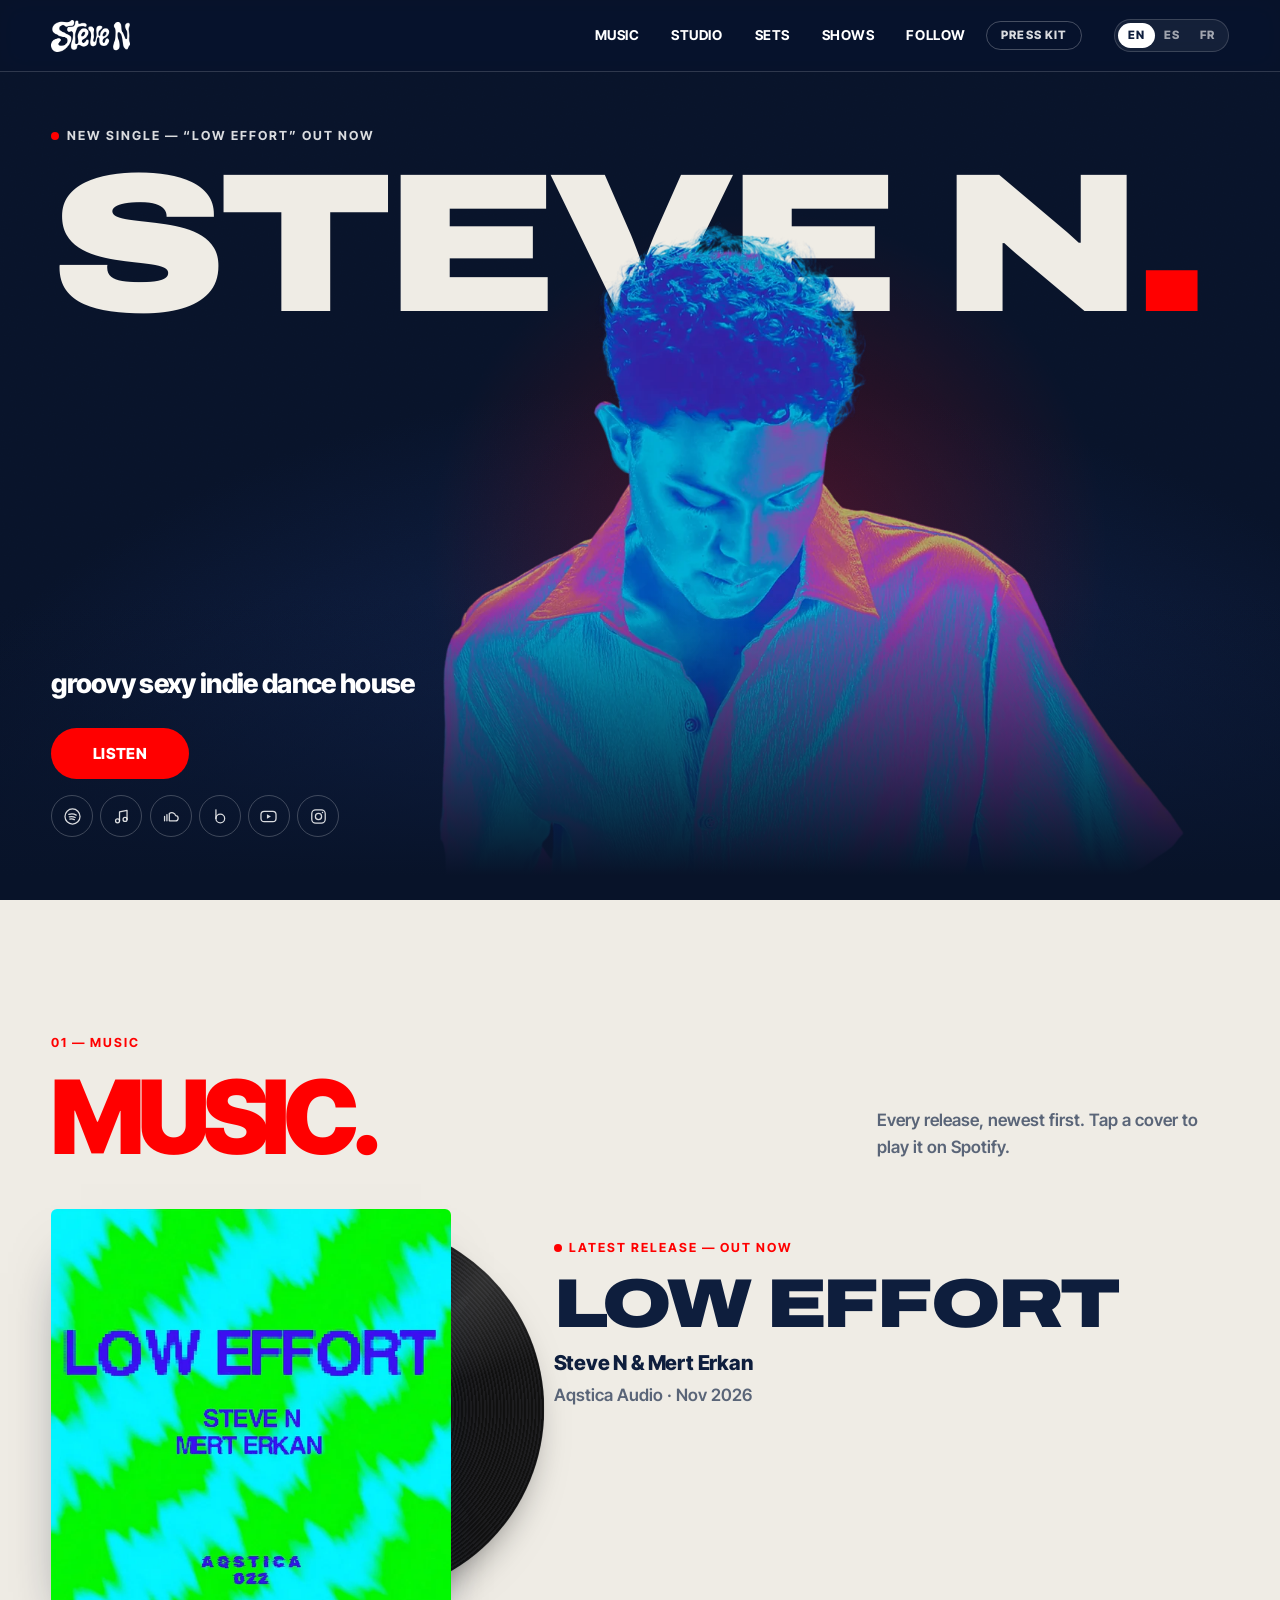
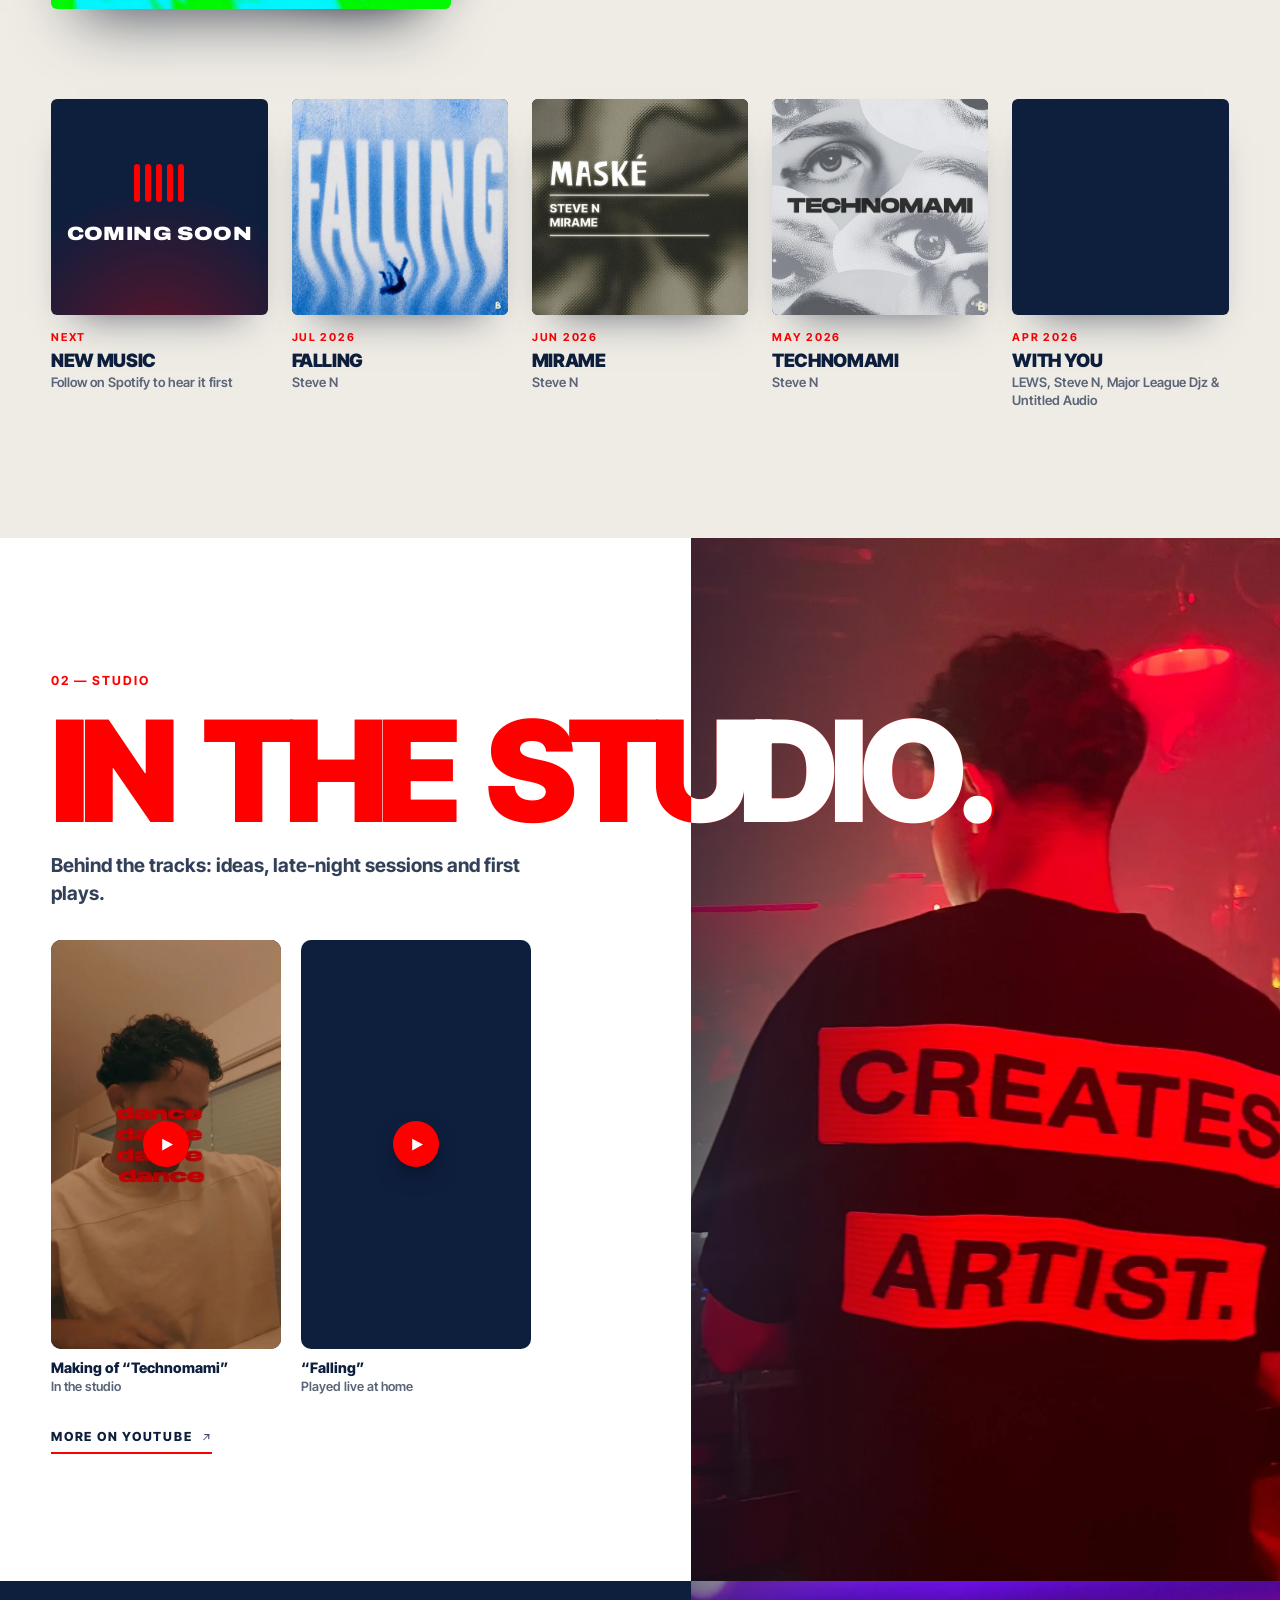
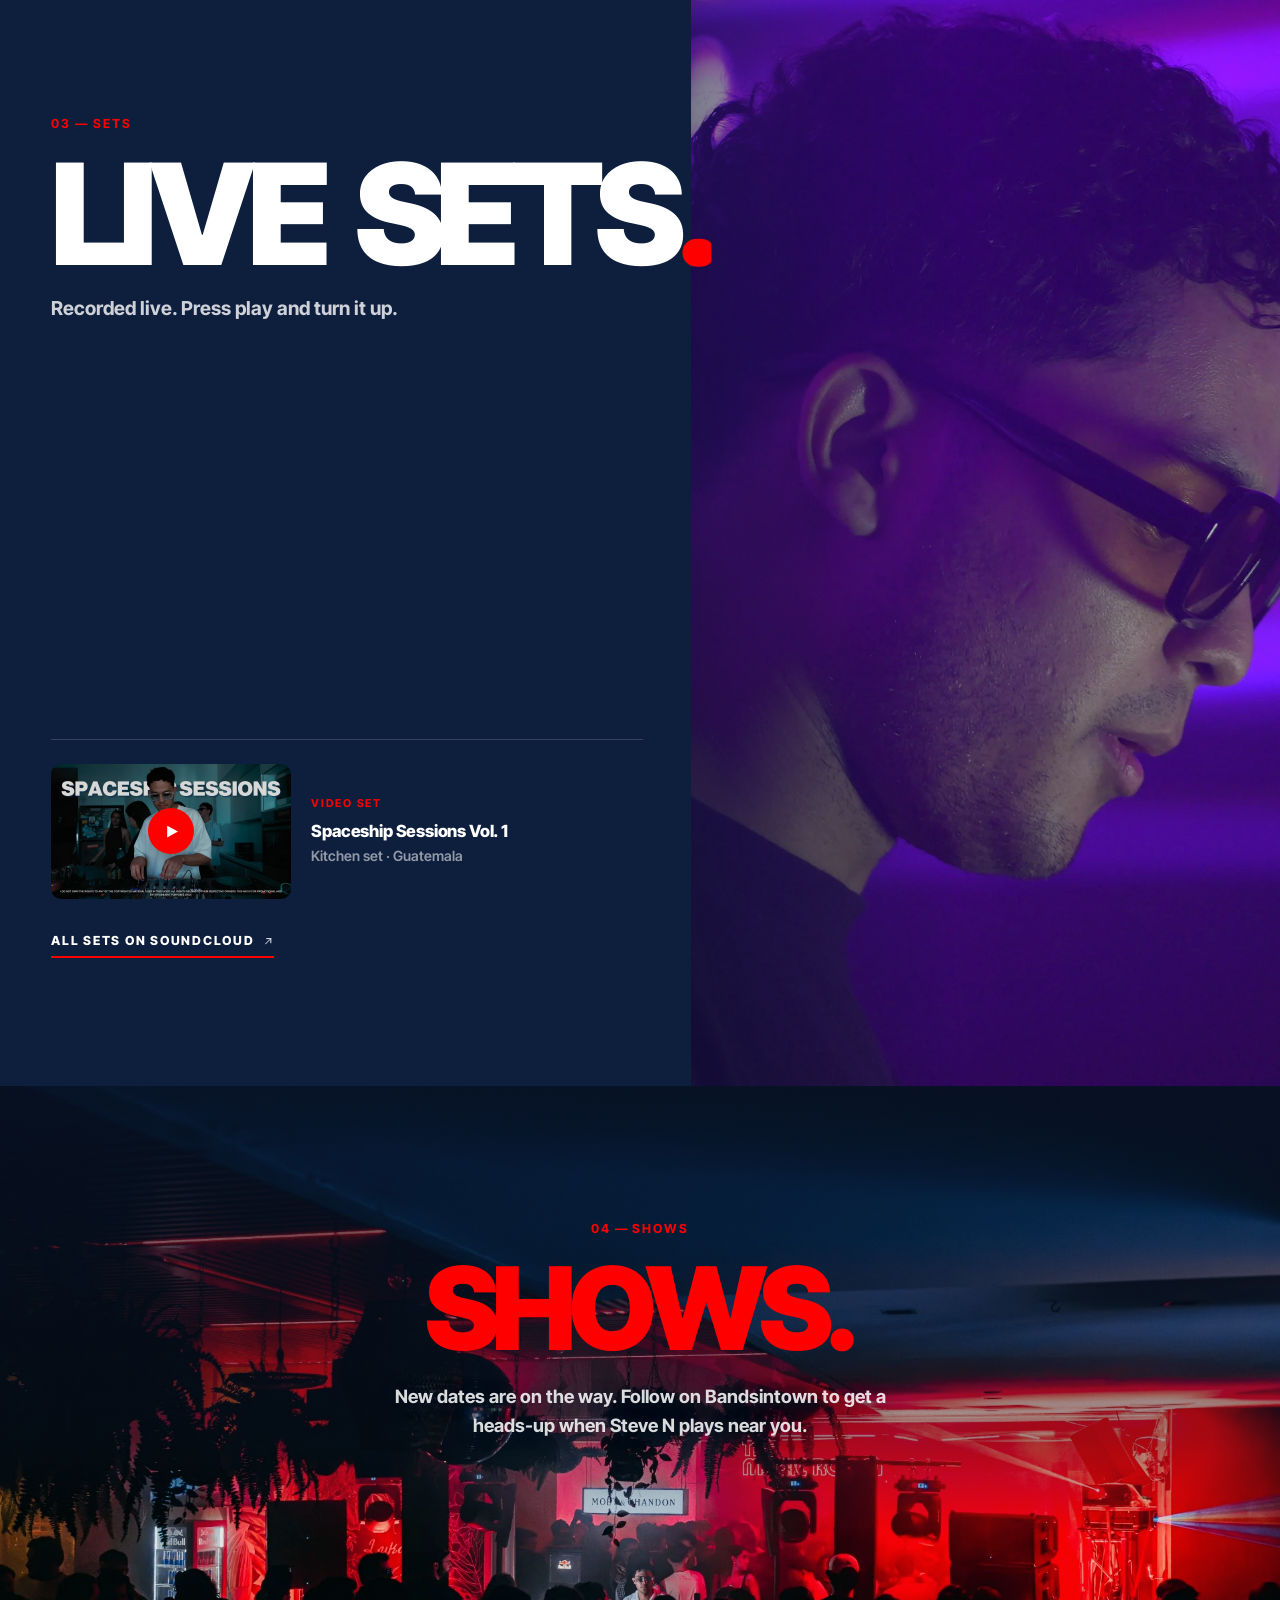
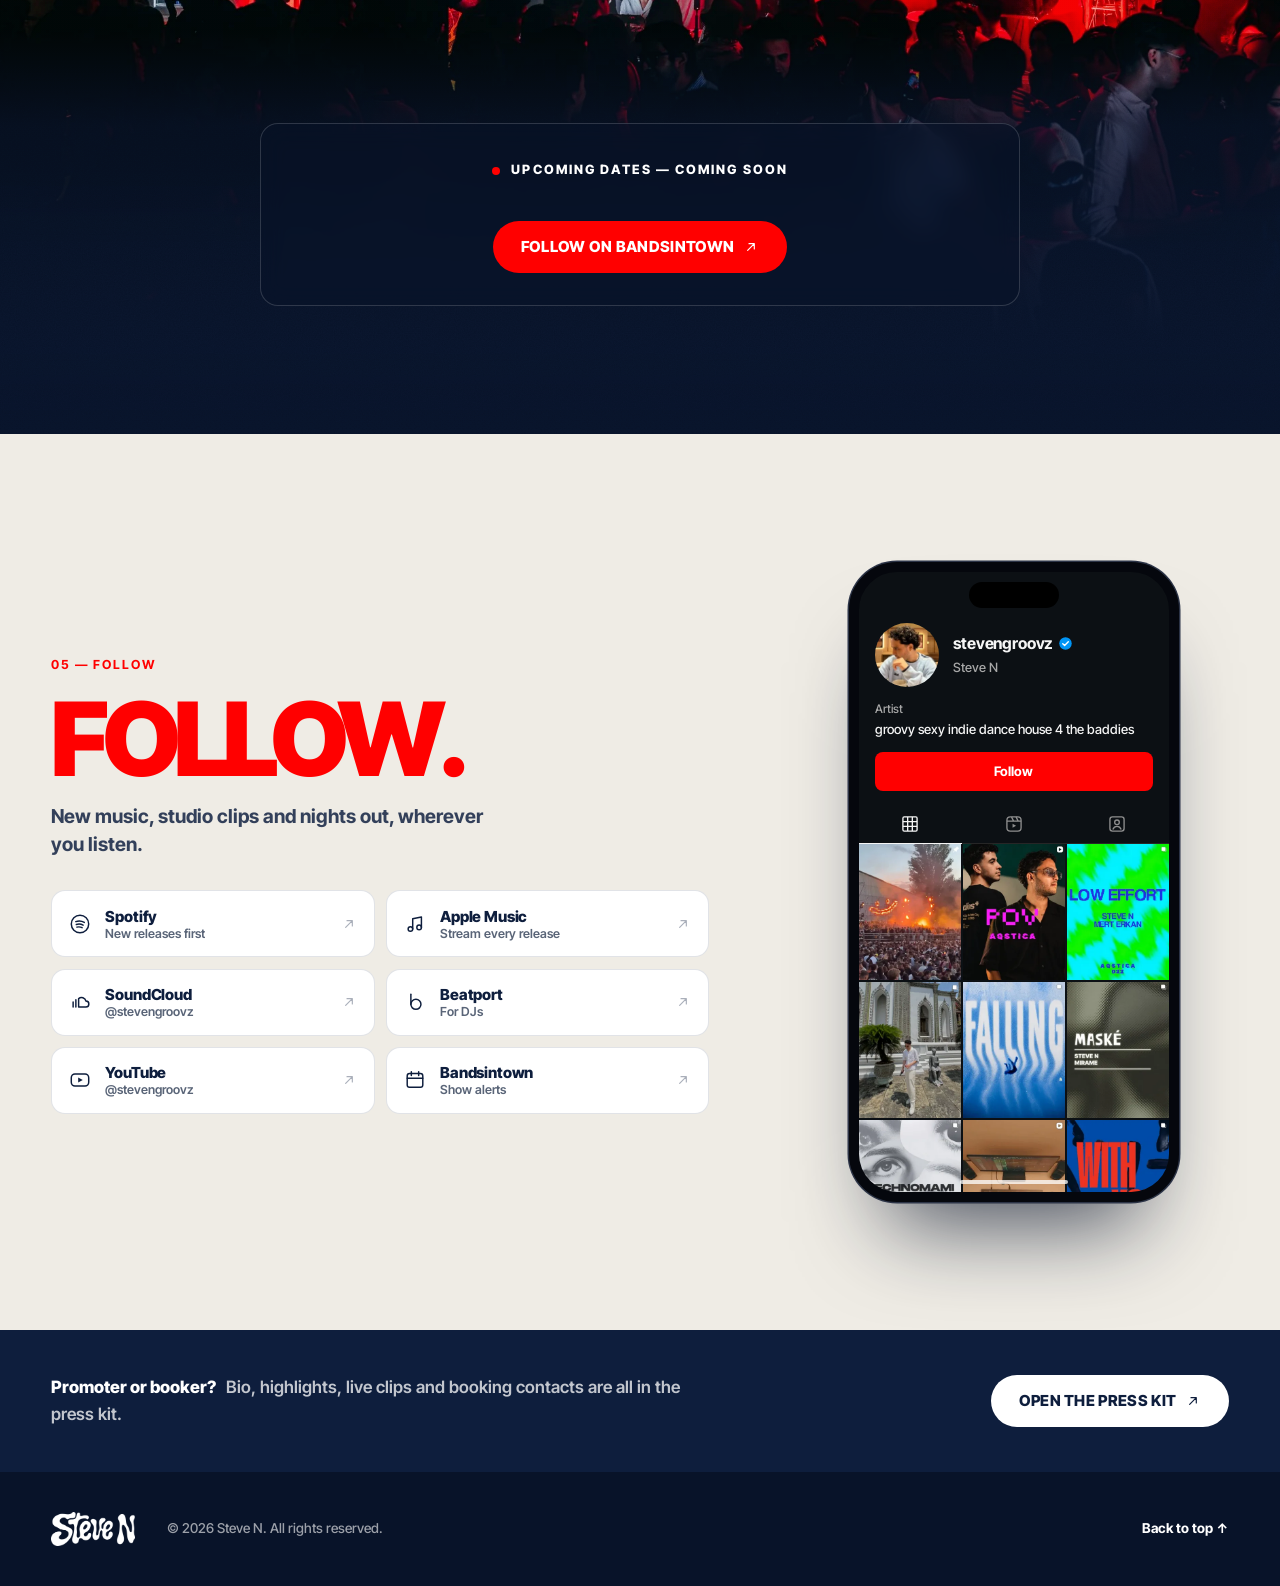
==== commit 23579c7e: "Add files via upload" ====
--- a/index.html
+++ b/index.html
@@ -1,462 +1,463 @@
-<!doctype html>
-<html lang="en">
-<head>
-  <meta charset="utf-8">
-  <meta name="viewport" content="width=device-width, initial-scale=1">
-  <title>Steve N — House &amp; Indie Dance</title>
-  <meta name="description" content="Steve N — groovy sexy indie dance house. New music, studio clips, DJ sets and upcoming shows.">
-  <meta name="theme-color" content="#081329">
-
-  <!-- Social share preview -->
-  <meta property="og:type" content="website">
-  <meta property="og:title" content="Steve N — House &amp; Indie Dance">
-  <meta property="og:description" content="New music, studio clips, DJ sets and upcoming shows. Latest single “Low Effort” out now.">
-  <!-- After publishing, change og:image and twitter:image to the full address, e.g. https://your-domain.com/assets/img/og-steve-n.jpg -->
-  <meta property="og:image" content="assets/img/og-steve-n.jpg">
-  <meta property="og:image:width" content="1200">
-  <meta property="og:image:height" content="630">
-  <meta name="twitter:card" content="summary_large_image">
-  <meta name="twitter:image" content="assets/img/og-steve-n.jpg">
-
-  <link rel="icon" href="favicon.ico" sizes="48x48">
-  <link rel="icon" type="image/png" sizes="32x32" href="assets/icons/favicon-32.png">
-  <link rel="apple-touch-icon" href="assets/icons/apple-touch-icon.png">
-
-  <link rel="preconnect" href="https://fonts.googleapis.com">
-  <link rel="preconnect" href="https://fonts.gstatic.com" crossorigin>
-  <link href="https://fonts.googleapis.com/css2?family=Archivo:wdth,wght@100..125,800..900&family=Inter+Tight:wght@500;600;700;800;900&display=swap" rel="stylesheet">
-  <link rel="preload" as="image" href="assets/img/hero-cutout.webp"
-        imagesrcset="assets/img/hero-cutout-1000.webp 1000w, assets/img/hero-cutout-1400.webp 1400w, assets/img/hero-cutout.webp 1874w"
-        imagesizes="(max-width: 900px) 92vw, 55vw" fetchpriority="high">
-  <!-- style.css = shared look (also used by the press kit); fan.css = this page only -->
-  <link rel="stylesheet" href="css/style.css?v=33">
-  <link rel="stylesheet" href="css/fan.css?v=8">
-</head>
-<body class="fan">
-
-  <!-- ============ NAV ============ -->
-  <header class="nav nav--dark">
-    <div class="nav__inner">
-      <a href="#top" class="nav__logo" aria-label="Steve N — back to top">
-        <img src="assets/logo/steve-n-logo-white.webp" alt="Steve N" width="480" height="194">
-      </a>
-      <nav class="nav__links" aria-label="Main">
-        <a href="#music" data-i18n="nav.music">Music</a>
-        <a href="#studio" data-i18n="f.nav.studio">Studio</a>
-        <a href="#sets" data-i18n="f.nav.sets">Sets</a>
-        <a href="#shows" data-i18n="nav.shows">Shows</a>
-        <a href="#follow" data-i18n="f.nav.follow">Follow</a>
-      </nav>
-      <a href="presskit/" class="nav__pill" data-i18n="f.nav.press">Press kit</a>
-      <!-- Language switcher (translations live in js/i18n.js) -->
-      <div class="lang" role="group" aria-label="Language">
-        <button type="button" data-lang="en" aria-pressed="true">EN</button>
-        <button type="button" data-lang="es" aria-pressed="false">ES</button>
-        <button type="button" data-lang="fr" aria-pressed="false">FR</button>
-      </div>
-    </div>
-  </header>
-
-  <main id="top">
-
-    <!-- ============ HERO ============ -->
-    <!-- Cut-out portrait looks up at the name and overlaps the bottom of the letters -->
-    <section class="fhero">
-      <div class="fhero__inner">
-        <p class="eyebrow fhero__eyebrow" data-i18n="f.hero.eyebrow"><span class="dot"></span>New single — “Low Effort” out now</p>
-        <h1 class="hero__title fhero__title">Steve&nbsp;N<span class="red">.</span></h1>
-
-        <!-- Same transparent cut-out as the press kit, in front of the name -->
-        <img class="hero__photo" src="assets/img/hero-cutout.webp"
-             srcset="assets/img/hero-cutout-1000.webp 1000w, assets/img/hero-cutout-1400.webp 1400w, assets/img/hero-cutout.webp 1874w"
-             sizes="(max-width: 900px) 92vw, 55vw"
-             alt="Portrait of Steve N" width="1874" height="1706" fetchpriority="high">
-
-        <div class="fhero__bottom">
-          <!-- Same line as the Instagram bio; kept in English in every language on purpose -->
-          <p class="fhero__lead">groovy sexy indie dance house</p>
-          <div class="fhero__ctas">
-            <a href="#music" class="btn btn--red" data-i18n="hero.listen">Listen</a>
-            <!-- Quick links (link-in-bio) -->
-            <ul class="plat" aria-label="Steve N on">
-              <li><a href="https://open.spotify.com/artist/0he1A3HWxtr44Ifk21DNKH" target="_blank" rel="noopener" aria-label="Spotify"><svg viewBox="0 0 24 24" aria-hidden="true"><circle cx="12" cy="12" r="9.5"/><path d="M7.4 9.4c3.1-1 6.6-.7 9.3.9M8 12.5c2.5-.7 5.2-.5 7.4.8M8.6 15.4c2-.5 4-.3 5.7.6"/></svg></a></li>
-              <li><a href="https://music.apple.com/us/artist/steve-n/1559177515" target="_blank" rel="noopener" aria-label="Apple Music"><svg viewBox="0 0 24 24" aria-hidden="true"><path d="M9.5 17.5V6.3l9.5-2v11.4"/><circle cx="7" cy="17.5" r="2.5"/><circle cx="16.5" cy="15.7" r="2.5"/></svg></a></li>
-              <li><a href="https://soundcloud.com/stevengroovz" target="_blank" rel="noopener" aria-label="SoundCloud"><svg viewBox="0 0 24 24" aria-hidden="true"><path d="M10.5 17.5h7.7a3.3 3.3 0 0 0 .3-6.6 5 5 0 0 0-8-2.6v9.2Z"/><path d="M7.5 9.5v8M4.5 12v5.5"/></svg></a></li>
-              <li><a href="https://www.beatport.com/artist/steve-n/270229" target="_blank" rel="noopener" aria-label="Beatport"><svg viewBox="0 0 24 24" aria-hidden="true"><circle cx="13" cy="14.5" r="5.5"/><path d="M7.5 14.5V3.5"/></svg></a></li>
-              <li><a href="https://www.youtube.com/@stevengroovz" target="_blank" rel="noopener" aria-label="YouTube"><svg viewBox="0 0 24 24" aria-hidden="true"><rect x="2.5" y="5.5" width="19" height="13" rx="4"/><path d="m10 9.2 5 2.8-5 2.8Z" fill="currentColor" stroke="none"/></svg></a></li>
-              <li><a href="https://www.instagram.com/stevengroovz/" target="_blank" rel="noopener" aria-label="Instagram"><svg viewBox="0 0 24 24" aria-hidden="true"><rect x="3.5" y="3.5" width="17" height="17" rx="5"/><circle cx="12" cy="12" r="3.9"/><circle cx="17.1" cy="6.9" r=".9" fill="currentColor" stroke="none"/></svg></a></li>
-            </ul>
-          </div>
-        </div>
-      </div>
-    </section>
-
-    <!-- ============ MUSIC ============ -->
-    <section class="section section--cream" id="music">
-      <div class="container">
-        <div class="section-head reveal">
-          <div>
-            <p class="eyebrow" data-i18n="music.eyebrow">01 — Music</p>
-            <h2 class="title" data-i18n="f.music.title">Music<span class="red">.</span></h2>
-          </div>
-          <p class="section-head__aside" data-i18n="f.music.aside">Every release, newest first. Tap a cover to play it on Spotify.</p>
-        </div>
-
-        <!-- Latest release: artwork with a record sliding out + Spotify player -->
-        <article class="latest reveal">
-          <a class="latest__art" href="https://open.spotify.com/track/1wea00ieN9teG7W91s9bau" target="_blank" rel="noopener" aria-label="Play “Low Effort” on Spotify">
-            <span class="latest__vinyl" aria-hidden="true"></span>
-            <img src="assets/img/low-effort-artwork.webp" alt="“Low Effort” single artwork — Steve N, Mert Erkan" width="640" height="640" loading="lazy" decoding="async">
-          </a>
-          <div class="latest__info">
-            <p class="eyebrow" data-i18n="rel.eyebrow"><span class="dot"></span>Latest release — Out now</p>
-            <h3 class="latest__title">Low Effort</h3>
-            <p class="latest__by">Steve N &amp; Mert Erkan</p>
-            <p class="latest__label">Aqstica Audio · <span data-i18n="f.m.nov">Nov 2026</span></p>
-            <iframe class="latest__player" src="https://open.spotify.com/embed/track/1wea00ieN9teG7W91s9bau?utm_source=generator&amp;theme=0"
-                    width="100%" height="152" frameborder="0" loading="lazy"
-                    allow="autoplay; clipboard-write; encrypted-media; fullscreen; picture-in-picture"
-                    title="“Low Effort” on Spotify"></iframe>
-          </div>
-        </article>
-
-        <!-- Releases (newest first). To add one: copy an <a class="disc"> block, change link, cover, date, title. -->
-        <div class="discs reveal">
-          <a class="disc disc--next" href="https://open.spotify.com/artist/0he1A3HWxtr44Ifk21DNKH" target="_blank" rel="noopener">
-            <span class="disc__art">
-              <span class="eq" aria-hidden="true"><i></i><i></i><i></i><i></i><i></i></span>
-              <span class="disc__soon" data-i18n="f.next.soon">Coming soon</span>
-            </span>
-            <span class="disc__meta">
-              <span class="disc__date" data-i18n="f.next.date">Next</span>
-              <span class="disc__title" data-i18n="f.next.title">New music</span>
-              <span class="disc__by" data-i18n="f.next.by">Follow on Spotify to hear it first</span>
-            </span>
-          </a>
-          <a class="disc" href="https://open.spotify.com/track/6IwBiFBC05EJ5mLedO2bY9" target="_blank" rel="noopener">
-            <span class="disc__art"><img src="assets/img/fan/art-falling.webp" alt="“Falling” artwork" width="560" height="560" loading="lazy" decoding="async"><span class="disc__play" aria-hidden="true"><svg viewBox="0 0 24 24"><path d="M3.5 2.65 20.5 12 3.5 21.35Z"/></svg></span></span>
-            <span class="disc__meta"><span class="disc__date" data-i18n="f.m.jul">Jul 2026</span><span class="disc__title">Falling</span><span class="disc__by">Steve N</span></span>
-          </a>
-          <a class="disc" href="https://open.spotify.com/track/4aWZ9u9XluEWqH9fXAHvIs" target="_blank" rel="noopener">
-            <span class="disc__art"><img src="assets/img/fan/art-mirame.webp" alt="“Mirame” artwork" width="560" height="560" loading="lazy" decoding="async"><span class="disc__play" aria-hidden="true"><svg viewBox="0 0 24 24"><path d="M3.5 2.65 20.5 12 3.5 21.35Z"/></svg></span></span>
-            <span class="disc__meta"><span class="disc__date" data-i18n="f.m.jun">Jun 2026</span><span class="disc__title">Mirame</span><span class="disc__by">Steve N</span></span>
-          </a>
-          <a class="disc" href="https://open.spotify.com/track/2f7SUZMqXEkAGKdops0kH5" target="_blank" rel="noopener">
-            <span class="disc__art"><img src="assets/img/fan/art-technomami.webp" alt="“Technomami” artwork" width="560" height="560" loading="lazy" decoding="async"><span class="disc__play" aria-hidden="true"><svg viewBox="0 0 24 24"><path d="M3.5 2.65 20.5 12 3.5 21.35Z"/></svg></span></span>
-            <span class="disc__meta"><span class="disc__date" data-i18n="f.m.may">May 2026</span><span class="disc__title">Technomami</span><span class="disc__by">Steve N</span></span>
-          </a>
-          <a class="disc" href="https://open.spotify.com/track/6ms1mOmSxRvNsZ7ZcpONmC" target="_blank" rel="noopener">
-            <span class="disc__art"><img src="assets/img/fan/art-with-you.webp" alt="“With You” artwork" width="560" height="560" loading="lazy" decoding="async"><span class="disc__play" aria-hidden="true"><svg viewBox="0 0 24 24"><path d="M3.5 2.65 20.5 12 3.5 21.35Z"/></svg></span></span>
-            <span class="disc__meta"><span class="disc__date" data-i18n="f.m.apr">Apr 2026</span><span class="disc__title">With You</span><span class="disc__by">LEWS, Steve N, Major League Djz &amp; Untitled Audio</span></span>
-          </a>
-        </div>
-      </div>
-    </section>
-
-    <!-- ============ STUDIO ============ -->
-    <!-- Same layout as the press kit's Highlights: parallax photo on the right, title crosses onto it -->
-    <section class="section section--white hl studio" id="studio">
-      <figure class="hl__photo">
-        <span class="hl__frame">
-          <img src="assets/img/fan/studio-1500.webp"
-               srcset="assets/img/fan/studio-760.webp 760w, assets/img/fan/studio-1500.webp 1500w"
-               sizes="(max-width: 900px) 100vw, 70vw"
-               alt="Steve N from behind at the decks, shirt reading “Creates Artist.”, red club lights"
-               width="1500" height="2000" loading="lazy" decoding="async">
-        </span>
-      </figure>
-
-      <div class="container">
-        <div class="hl__content">
-          <p class="eyebrow" data-i18n="f.studio.eyebrow">02 — Studio</p>
-          <h2 class="title hl__title" data-text="In the studio." data-i18n="f.studio.title">In the studio<span class="red">.</span></h2>
-          <p class="hl__lead reveal" data-i18n="f.studio.lead">Behind the tracks: ideas, late-night sessions and first plays.</p>
-
-          <!-- Thumbnail only until clicked, then the YouTube player loads (privacy-enhanced) -->
-          <div class="shorts reveal">
-            <a class="clip" href="https://www.youtube.com/shorts/YBxRXotmgeQ" target="_blank" rel="noopener" data-yt="YBxRXotmgeQ">
-              <span class="clip__media">
-                <img src="assets/img/fan/yt-YBxRXotmgeQ.webp" alt="Making of “Technomami”" width="540" height="960" loading="lazy" decoding="async">
-                <span class="clip__play" aria-hidden="true"><svg viewBox="0 0 24 24"><path d="M3.5 2.65 20.5 12 3.5 21.35Z"/></svg></span>
-              </span>
-              <span class="clip__cap"><strong data-i18n="f.clip.1">Making of “Technomami”</strong><span data-i18n="f.clip.1s">In the studio</span></span>
-            </a>
-            <a class="clip" href="https://www.youtube.com/shorts/YzNm5lvnn00" target="_blank" rel="noopener" data-yt="YzNm5lvnn00">
-              <span class="clip__media">
-                <img src="assets/img/fan/yt-YzNm5lvnn00.webp" alt="Steve N playing “Falling” on a synth at home" width="540" height="960" loading="lazy" decoding="async">
-                <span class="clip__play" aria-hidden="true"><svg viewBox="0 0 24 24"><path d="M3.5 2.65 20.5 12 3.5 21.35Z"/></svg></span>
-              </span>
-              <span class="clip__cap"><strong>“Falling”</strong><span data-i18n="f.clip.2s">Played live at home</span></span>
-            </a>
-          </div>
-
-          <a class="tlink reveal" href="https://www.youtube.com/@stevengroovz" target="_blank" rel="noopener"><span data-i18n="f.studio.more">More on YouTube</span> <svg class="arw" viewBox="0 0 24 24" aria-hidden="true"><path d="M7 17 17 7M9 7h8v8"/></svg></a>
-        </div>
-      </div>
-    </section>
-
-    <!-- ============ SETS ============ -->
-    <section class="section hl sets" id="sets">
-      <figure class="hl__photo">
-        <span class="hl__frame">
-          <img src="assets/img/fan/sets-2000.webp"
-               srcset="assets/img/fan/sets-760.webp 760w, assets/img/fan/sets-2000.webp 2000w"
-               sizes="(max-width: 900px) 100vw, 70vw"
-               alt="Steve N in profile under purple stage lights"
-               width="2000" height="2500" loading="lazy" decoding="async">
-        </span>
-      </figure>
-
-      <div class="container">
-        <div class="hl__content">
-          <p class="eyebrow" data-i18n="f.sets.eyebrow">03 — Sets</p>
-          <h2 class="title hl__title" data-text="Live sets." data-i18n="f.sets.title">Live sets<span class="red">.</span></h2>
-          <p class="hl__lead reveal" data-i18n="f.sets.lead">Recorded live. Press play and turn it up.</p>
-
-          <div class="reveal">
-            <iframe class="sets__player" src="https://w.soundcloud.com/player/?url=https%3A//soundcloud.com/stevengroovz/steve-n-live-set-odys-bar&amp;color=%23ff0000&amp;auto_play=false&amp;hide_related=true&amp;show_comments=false&amp;show_user=true&amp;show_reposts=false&amp;show_teaser=false&amp;visual=true"
-                    width="100%" height="360" frameborder="0" scrolling="no" loading="lazy" allow="autoplay"
-                    title="Steve N — Live set at Odys Bar (SoundCloud)"></iframe>
-          </div>
-
-          <!-- Video set, kept small -->
-          <div class="archive reveal">
-            <a class="clip clip--wide" href="https://www.youtube.com/watch?v=wN3noPhrDWg" target="_blank" rel="noopener" data-yt="wN3noPhrDWg">
-              <span class="clip__media">
-                <img src="assets/img/fan/yt-wN3noPhrDWg.webp" alt="Spaceship Sessions Vol. 1 — Steve N kitchen set in Guatemala" width="960" height="540" loading="lazy" decoding="async">
-                <span class="clip__play" aria-hidden="true"><svg viewBox="0 0 24 24"><path d="M3.5 2.65 20.5 12 3.5 21.35Z"/></svg></span>
-              </span>
-            </a>
-            <div class="archive__text">
-              <p class="archive__k" data-i18n="f.sets.archive">Video set</p>
-              <p class="archive__t">Spaceship Sessions Vol.&nbsp;1</p>
-              <p class="archive__s" data-i18n="f.sets.kitchen">Kitchen set · Guatemala</p>
-            </div>
-          </div>
-
-          <a class="tlink tlink--light reveal" href="https://soundcloud.com/stevengroovz" target="_blank" rel="noopener"><span data-i18n="f.sets.more">All sets on SoundCloud</span> <svg class="arw" viewBox="0 0 24 24" aria-hidden="true"><path d="M7 17 17 7M9 7h8v8"/></svg></a>
-        </div>
-      </div>
-    </section>
-
-    <!-- ============ SHOWS ============ -->
-    <section class="section performances shows" id="shows">
-      <div class="performances__bg" aria-hidden="true">
-        <img src="assets/img/fan/shows-1980.webp"
-             srcset="assets/img/fan/shows-1000.webp 1000w, assets/img/fan/shows-1980.webp 1980w"
-             sizes="100vw" alt="" width="1980" height="1276" loading="lazy" decoding="async">
-      </div>
-      <div class="container performances__inner">
-        <div class="performances__head reveal">
-          <p class="eyebrow" data-i18n="f.shows.eyebrow">04 — Shows</p>
-          <h2 class="title title--xl" data-i18n="f.shows.title">Shows<span class="red">.</span></h2>
-          <p class="performances__lead" data-i18n="f.shows.lead">New dates are on the way. Follow on Bandsintown to get a heads-up when Steve N plays near you.</p>
-        </div>
-
-        <div class="tour reveal">
-          <p class="tour__soon"><span class="dot"></span><span class="tour__when-soon" data-i18n="f.shows.soon">Upcoming dates — coming soon</span><span class="tour__when-dates" data-i18n="f.shows.up">Upcoming dates</span></p>
-          <!-- Bandsintown widget: lists dates automatically once they're added in Bandsintown for Artists.
-               The script loads only when this section is close to the screen (see bottom of the page). -->
-          <div class="tour__widget">
-            <a class="bit-widget-initializer"
-               data-artist-name="id_15647393"
-               data-app-id="934645f240dbc12fce14d0aa3f4923f2"
-               data-text-color="#FFFFFF"
-               data-background-color="rgba(0,0,0,0)"
-               data-separator-color="rgba(255,255,255,0.16)"
-               data-link-color="#FF0000"
-               data-font="Inter Tight"
-               data-display-limit="6"></a>
-          </div>
-          <a class="btn btn--red" href="https://www.bandsintown.com/a/15647393-steve-n" target="_blank" rel="noopener"><span data-i18n="f.shows.btn">Follow on Bandsintown</span> <svg class="arw" viewBox="0 0 24 24" aria-hidden="true"><path d="M7 17 17 7M9 7h8v8"/></svg></a>
-        </div>
-      </div>
-    </section>
-
-    <!-- ============ FOLLOW ============ -->
-    <section class="section section--cream" id="follow">
-      <div class="container follow">
-        <div class="follow__text reveal">
-          <p class="eyebrow" data-i18n="f.follow.eyebrow">05 — Follow</p>
-          <h2 class="title" data-i18n="f.follow.title">Follow<span class="red">.</span></h2>
-          <p class="follow__lead" data-i18n="f.follow.lead">New music, studio clips and nights out, wherever you listen.</p>
-
-          <ul class="plist">
-            <li><a class="plink" href="https://open.spotify.com/artist/0he1A3HWxtr44Ifk21DNKH" target="_blank" rel="noopener">
-              <svg class="plink__icon" viewBox="0 0 24 24" aria-hidden="true"><circle cx="12" cy="12" r="9.5"/><path d="M7.4 9.4c3.1-1 6.6-.7 9.3.9M8 12.5c2.5-.7 5.2-.5 7.4.8M8.6 15.4c2-.5 4-.3 5.7.6"/></svg>
-              <span class="plink__txt"><strong>Spotify</strong><small data-i18n="f.p.sp">New releases first</small></span>
-              <svg class="arw" viewBox="0 0 24 24" aria-hidden="true"><path d="M7 17 17 7M9 7h8v8"/></svg></a></li>
-            <li><a class="plink" href="https://music.apple.com/us/artist/steve-n/1559177515" target="_blank" rel="noopener">
-              <svg class="plink__icon" viewBox="0 0 24 24" aria-hidden="true"><path d="M9.5 17.5V6.3l9.5-2v11.4"/><circle cx="7" cy="17.5" r="2.5"/><circle cx="16.5" cy="15.7" r="2.5"/></svg>
-              <span class="plink__txt"><strong>Apple Music</strong><small data-i18n="f.p.am">Stream every release</small></span>
-              <svg class="arw" viewBox="0 0 24 24" aria-hidden="true"><path d="M7 17 17 7M9 7h8v8"/></svg></a></li>
-            <li><a class="plink" href="https://soundcloud.com/stevengroovz" target="_blank" rel="noopener">
-              <svg class="plink__icon" viewBox="0 0 24 24" aria-hidden="true"><path d="M10.5 17.5h7.7a3.3 3.3 0 0 0 .3-6.6 5 5 0 0 0-8-2.6v9.2Z"/><path d="M7.5 9.5v8M4.5 12v5.5"/></svg>
-              <span class="plink__txt"><strong>SoundCloud</strong><small>@stevengroovz</small></span>
-              <svg class="arw" viewBox="0 0 24 24" aria-hidden="true"><path d="M7 17 17 7M9 7h8v8"/></svg></a></li>
-            <li><a class="plink" href="https://www.beatport.com/artist/steve-n/270229" target="_blank" rel="noopener">
-              <svg class="plink__icon" viewBox="0 0 24 24" aria-hidden="true"><circle cx="13" cy="14.5" r="5.5"/><path d="M7.5 14.5V3.5"/></svg>
-              <span class="plink__txt"><strong>Beatport</strong><small data-i18n="f.p.bp">For DJs</small></span>
-              <svg class="arw" viewBox="0 0 24 24" aria-hidden="true"><path d="M7 17 17 7M9 7h8v8"/></svg></a></li>
-            <li><a class="plink" href="https://www.youtube.com/@stevengroovz" target="_blank" rel="noopener">
-              <svg class="plink__icon" viewBox="0 0 24 24" aria-hidden="true"><rect x="2.5" y="5.5" width="19" height="13" rx="4"/><path d="m10 9.2 5 2.8-5 2.8Z" fill="currentColor" stroke="none"/></svg>
-              <span class="plink__txt"><strong>YouTube</strong><small>@stevengroovz</small></span>
-              <svg class="arw" viewBox="0 0 24 24" aria-hidden="true"><path d="M7 17 17 7M9 7h8v8"/></svg></a></li>
-            <li><a class="plink" href="https://www.bandsintown.com/a/15647393-steve-n" target="_blank" rel="noopener">
-              <svg class="plink__icon" viewBox="0 0 24 24" aria-hidden="true"><rect x="3.5" y="5" width="17" height="15" rx="2.5"/><path d="M3.5 10h17M8 3v4M16 3v4"/></svg>
-              <span class="plink__txt"><strong>Bandsintown</strong><small data-i18n="f.p.bit">Show alerts</small></span>
-              <svg class="arw" viewBox="0 0 24 24" aria-hidden="true"><path d="M7 17 17 7M9 7h8v8"/></svg></a></li>
-          </ul>
-        </div>
-
-        <!-- Instagram preview: a phone showing the profile. The posts are saved copies of real posts
-             (not a live feed) and scroll by on their own; everything opens the profile. -->
-        <aside class="igphone reveal" aria-label="Instagram — @stevengroovz">
-          <div class="igphone__screen">
-            <span class="igphone__island" aria-hidden="true"></span>
-            <div class="igp__head">
-              <img class="igp__avatar" src="assets/img/fan/ig/avatar.webp" alt="" width="160" height="160" loading="lazy" decoding="async">
-              <div>
-                <p class="igp__user">stevengroovz <svg class="igp__check" viewBox="0 0 24 24" role="img" aria-label="Verified"><circle cx="12" cy="12" r="10" fill="#0095F6"/><path d="m7.6 12.4 3 2.9 5.9-6.2" fill="none" stroke="#fff" stroke-width="2.2" stroke-linecap="round" stroke-linejoin="round"/></svg></p>
-                <p class="igp__name">Steve N</p>
-              </div>
-            </div>
-            <p class="igp__cat" data-i18n="f.ig.cat">Artist</p>
-            <p class="igp__bio">groovy sexy indie dance house 4 the baddies</p>
-            <a class="igp__follow" href="https://www.instagram.com/stevengroovz/" target="_blank" rel="noopener" data-i18n="f.ig.follow">Follow</a>
-            <div class="igp__tabs" aria-hidden="true">
-              <span class="is-on"><svg viewBox="0 0 24 24"><rect x="3.5" y="3.5" width="17" height="17" rx="1.5"/><path d="M9.2 3.5v17M14.8 3.5v17M3.5 9.2h17M3.5 14.8h17"/></svg></span>
-              <span><svg viewBox="0 0 24 24"><rect x="3.5" y="3.5" width="17" height="17" rx="4"/><path d="M3.5 8.5h17M9 3.5l2.5 5M14.5 3.5l2.5 5"/><path d="m10.3 11.6 4.2 2.4-4.2 2.4Z" fill="currentColor" stroke="none"/></svg></span>
-              <span><svg viewBox="0 0 24 24"><rect x="3.5" y="3.5" width="17" height="17" rx="3"/><circle cx="12" cy="10" r="2.8"/><path d="M7 18.5c1-2.4 2.8-3.6 5-3.6s4 1.2 5 3.6"/></svg></span>
-            </div>
-            <a class="igp__feed" href="https://www.instagram.com/stevengroovz/" target="_blank" rel="noopener" aria-label="Open @stevengroovz on Instagram">
-              <span class="igp__track">
-              <span class="igp__grid">
-                <img src="assets/img/fan/ig/post-01.webp" alt="" width="300" height="400" loading="lazy" decoding="async">
-                <img src="assets/img/fan/ig/post-02.webp" alt="" width="300" height="400" loading="lazy" decoding="async">
-                <img src="assets/img/fan/ig/post-03.webp" alt="" width="300" height="400" loading="lazy" decoding="async">
-                <img src="assets/img/fan/ig/post-04.webp" alt="" width="300" height="400" loading="lazy" decoding="async">
-                <img src="assets/img/fan/ig/post-05.webp" alt="" width="300" height="400" loading="lazy" decoding="async">
-                <img src="assets/img/fan/ig/post-06.webp" alt="" width="300" height="400" loading="lazy" decoding="async">
-                <img src="assets/img/fan/ig/post-07.webp" alt="" width="300" height="400" loading="lazy" decoding="async">
-                <img src="assets/img/fan/ig/post-08.webp" alt="" width="300" height="400" loading="lazy" decoding="async">
-                <img src="assets/img/fan/ig/post-09.webp" alt="" width="300" height="400" loading="lazy" decoding="async">
-                <img src="assets/img/fan/ig/post-10.webp" alt="" width="300" height="400" loading="lazy" decoding="async">
-                <img src="assets/img/fan/ig/post-11.webp" alt="" width="300" height="400" loading="lazy" decoding="async">
-                <img src="assets/img/fan/ig/post-12.webp" alt="" width="300" height="400" loading="lazy" decoding="async">
-                <img src="assets/img/fan/ig/post-13.webp" alt="" width="300" height="400" loading="lazy" decoding="async">
-                <img src="assets/img/fan/ig/post-14.webp" alt="" width="300" height="400" loading="lazy" decoding="async">
-                <img src="assets/img/fan/ig/post-15.webp" alt="" width="300" height="400" loading="lazy" decoding="async">
-              </span>
-              <span class="igp__grid" aria-hidden="true">
-                <img src="assets/img/fan/ig/post-01.webp" alt="" width="300" height="400" loading="lazy" decoding="async">
-                <img src="assets/img/fan/ig/post-02.webp" alt="" width="300" height="400" loading="lazy" decoding="async">
-                <img src="assets/img/fan/ig/post-03.webp" alt="" width="300" height="400" loading="lazy" decoding="async">
-                <img src="assets/img/fan/ig/post-04.webp" alt="" width="300" height="400" loading="lazy" decoding="async">
-                <img src="assets/img/fan/ig/post-05.webp" alt="" width="300" height="400" loading="lazy" decoding="async">
-                <img src="assets/img/fan/ig/post-06.webp" alt="" width="300" height="400" loading="lazy" decoding="async">
-                <img src="assets/img/fan/ig/post-07.webp" alt="" width="300" height="400" loading="lazy" decoding="async">
-                <img src="assets/img/fan/ig/post-08.webp" alt="" width="300" height="400" loading="lazy" decoding="async">
-                <img src="assets/img/fan/ig/post-09.webp" alt="" width="300" height="400" loading="lazy" decoding="async">
-                <img src="assets/img/fan/ig/post-10.webp" alt="" width="300" height="400" loading="lazy" decoding="async">
-                <img src="assets/img/fan/ig/post-11.webp" alt="" width="300" height="400" loading="lazy" decoding="async">
-                <img src="assets/img/fan/ig/post-12.webp" alt="" width="300" height="400" loading="lazy" decoding="async">
-                <img src="assets/img/fan/ig/post-13.webp" alt="" width="300" height="400" loading="lazy" decoding="async">
-                <img src="assets/img/fan/ig/post-14.webp" alt="" width="300" height="400" loading="lazy" decoding="async">
-                <img src="assets/img/fan/ig/post-15.webp" alt="" width="300" height="400" loading="lazy" decoding="async">
-              </span>
-              </span>
-            </a>
-          </div>
-        </aside>
-      </div>
-    </section>
-
-    <!-- ============ PRESS KIT LINK (for promoters) ============ -->
-    <section class="pressband">
-      <div class="container pressband__inner">
-        <p><strong data-i18n="f.press.k">Promoter or booker?</strong> <span data-i18n="f.press.t">Bio, highlights, live clips and booking contacts are all in the press kit.</span></p>
-        <a class="btn btn--light" href="presskit/"><span data-i18n="f.press.btn">Open the press kit</span> <svg class="arw" viewBox="0 0 24 24" aria-hidden="true"><path d="M7 17 17 7M9 7h8v8"/></svg></a>
-      </div>
-    </section>
-  </main>
-
-  <!-- ============ FOOTER ============ -->
-  <footer class="footer">
-    <div class="container footer__inner">
-      <img src="assets/logo/steve-n-logo-white.webp" alt="Steve N" class="footer__logo" width="480" height="194" loading="lazy" decoding="async">
-      <p data-i18n="footer.rights">© 2026 Steve N. All rights reserved.</p>
-      <a href="#top" class="footer__top" data-i18n="footer.top">Back to top ↑</a>
-    </div>
-  </footer>
-
-  <script src="js/i18n.js?v=11"></script>
-  <script>
-    // Safety net: any link to another website always opens in a new tab
-    document.querySelectorAll('a[href^="http"]').forEach(function (a) {
-      if (a.host !== location.host) { a.target = '_blank'; a.rel = 'noopener'; }
-    });
-
-    // Video thumbnails: swap for the YouTube player on click
-    // (without JavaScript the link simply opens the video on YouTube)
-    document.querySelectorAll('.clip[data-yt]').forEach(function (clip) {
-      clip.addEventListener('click', function (e) {
-        e.preventDefault();
-        if (clip.classList.contains('is-playing')) return;
-        var frame = document.createElement('iframe');
-        frame.src = 'https://www.youtube-nocookie.com/embed/' + clip.dataset.yt + '?autoplay=1&playsinline=1&rel=0&modestbranding=1';
-        frame.title = clip.querySelector('img').alt;
-        frame.allow = 'autoplay; encrypted-media; picture-in-picture; fullscreen';
-        frame.allowFullscreen = true;
-        var media = clip.querySelector('.clip__media');
-        media.querySelector('img').remove();
-        media.appendChild(frame);
-        clip.classList.add('is-playing');
-      });
-    });
-
-    // Shows: frame the background photo so the DJ booth (Steve N) sits in the gap
-    // between the title and the dates card, on every screen size
-    (function () {
-      var sec = document.getElementById('shows'), img = sec.querySelector('.performances__bg img');
-      var inner = sec.querySelector('.performances__inner'), head = sec.querySelector('.performances__head'), tour = sec.querySelector('.tour');
-      var RATIO = 1276 / 1980, DJ_X = .508, DJ_Y = .58;   // booth position inside the photo (0–1)
-      function frame() {
-        var W = sec.clientWidth, H = sec.clientHeight;
-        var gc = inner.offsetTop + (head.offsetTop + head.offsetHeight + tour.offsetTop) / 2;
-        // as small as possible (sharper): full width, and tall enough to reach the top; the bottom fades into navy
-        var h = Math.max(W * RATIO, gc / DJ_Y), w = h / RATIO;
-        var left = Math.min(0, Math.max(W - w, W / 2 - DJ_X * w));
-        img.style.cssText = 'inset:auto;max-width:none;object-fit:fill;width:' + w + 'px;height:' + h + 'px;left:' + left + 'px;top:' + (gc - DJ_Y * h) + 'px';
-        sec.style.setProperty('--gc', gc + 'px');
-      }
-      frame();
-      if ('ResizeObserver' in window) new ResizeObserver(frame).observe(sec); else addEventListener('resize', frame);
-      if (document.fonts) document.fonts.ready.then(frame);
-    })();
-
-    // Bandsintown widget: load its (large) script only when Shows gets close to the screen
-    (function () {
-      var done = false, shows = document.getElementById('shows');
-      function load() {
-        if (done) return; done = true;
-        var s = document.createElement('script');
-        s.src = 'https://widgetv3.bandsintown.com/main.min.js';
-        s.charset = 'utf-8';
-        s.async = true;
-        document.body.appendChild(s);
-      }
-      // once real dates show up in the widget, the heading switches from "coming soon" to "Upcoming dates"
-      var tour = shows.querySelector('.tour');
-      new MutationObserver(function () {
-        tour.classList.toggle('has-dates', !!tour.querySelector('.bit-event'));
-      }).observe(tour.querySelector('.tour__widget'), { childList: true, subtree: true });
-      if (!('IntersectionObserver' in window)) return load();
-      var io = new IntersectionObserver(function (entries) {
-        if (entries.some(function (e) { return e.isIntersecting; })) { load(); io.disconnect(); }
-      }, { rootMargin: '900px 0px' });
-      io.observe(shows);
-    })();
-  </script>
-</body>
-</html>
+<!doctype html>
+<html lang="en">
+<head>
+  <meta charset="utf-8">
+  <meta name="viewport" content="width=device-width, initial-scale=1">
+  <title>Steve N — House &amp; Indie Dance</title>
+  <meta name="description" content="Steve N — groovy sexy indie dance house. New music, studio clips, DJ sets and upcoming shows.">
+  <meta name="theme-color" content="#081329">
+
+  <!-- Social share preview -->
+  <link rel="canonical" href="https://stevengroovz.com/">
+  <meta property="og:url" content="https://stevengroovz.com/">
+  <meta property="og:type" content="website">
+  <meta property="og:title" content="Steve N — House &amp; Indie Dance">
+  <meta property="og:description" content="New music, studio clips, DJ sets and upcoming shows. Latest single “Low Effort” out now.">
+  <meta property="og:image" content="https://stevengroovz.com/assets/img/og-steve-n.jpg">
+  <meta property="og:image:width" content="1200">
+  <meta property="og:image:height" content="630">
+  <meta name="twitter:card" content="summary_large_image">
+  <meta name="twitter:image" content="https://stevengroovz.com/assets/img/og-steve-n.jpg">
+
+  <link rel="icon" href="favicon.ico" sizes="48x48">
+  <link rel="icon" type="image/png" sizes="32x32" href="assets/icons/favicon-32.png">
+  <link rel="apple-touch-icon" href="assets/icons/apple-touch-icon.png">
+
+  <link rel="preconnect" href="https://fonts.googleapis.com">
+  <link rel="preconnect" href="https://fonts.gstatic.com" crossorigin>
+  <link href="https://fonts.googleapis.com/css2?family=Archivo:wdth,wght@100..125,800..900&family=Inter+Tight:wght@500;600;700;800;900&display=swap" rel="stylesheet">
+  <link rel="preload" as="image" href="assets/img/hero-cutout.webp"
+        imagesrcset="assets/img/hero-cutout-1000.webp 1000w, assets/img/hero-cutout-1400.webp 1400w, assets/img/hero-cutout.webp 1874w"
+        imagesizes="(max-width: 900px) 92vw, 55vw" fetchpriority="high">
+  <!-- style.css = shared look (also used by the press kit); fan.css = this page only -->
+  <link rel="stylesheet" href="css/style.css?v=33">
+  <link rel="stylesheet" href="css/fan.css?v=8">
+</head>
+<body class="fan">
+
+  <!-- ============ NAV ============ -->
+  <header class="nav nav--dark">
+    <div class="nav__inner">
+      <a href="#top" class="nav__logo" aria-label="Steve N — back to top">
+        <img src="assets/logo/steve-n-logo-white.webp" alt="Steve N" width="480" height="194">
+      </a>
+      <nav class="nav__links" aria-label="Main">
+        <a href="#music" data-i18n="nav.music">Music</a>
+        <a href="#studio" data-i18n="f.nav.studio">Studio</a>
+        <a href="#sets" data-i18n="f.nav.sets">Sets</a>
+        <a href="#shows" data-i18n="nav.shows">Shows</a>
+        <a href="#follow" data-i18n="f.nav.follow">Follow</a>
+      </nav>
+      <a href="presskit/" class="nav__pill" data-i18n="f.nav.press">Press kit</a>
+      <!-- Language switcher (translations live in js/i18n.js) -->
+      <div class="lang" role="group" aria-label="Language">
+        <button type="button" data-lang="en" aria-pressed="true">EN</button>
+        <button type="button" data-lang="es" aria-pressed="false">ES</button>
+        <button type="button" data-lang="fr" aria-pressed="false">FR</button>
+      </div>
+    </div>
+  </header>
+
+  <main id="top">
+
+    <!-- ============ HERO ============ -->
+    <!-- Cut-out portrait looks up at the name and overlaps the bottom of the letters -->
+    <section class="fhero">
+      <div class="fhero__inner">
+        <p class="eyebrow fhero__eyebrow" data-i18n="f.hero.eyebrow"><span class="dot"></span>New single — “Low Effort” out now</p>
+        <h1 class="hero__title fhero__title">Steve&nbsp;N<span class="red">.</span></h1>
+
+        <!-- Same transparent cut-out as the press kit, in front of the name -->
+        <img class="hero__photo" src="assets/img/hero-cutout.webp"
+             srcset="assets/img/hero-cutout-1000.webp 1000w, assets/img/hero-cutout-1400.webp 1400w, assets/img/hero-cutout.webp 1874w"
+             sizes="(max-width: 900px) 92vw, 55vw"
+             alt="Portrait of Steve N" width="1874" height="1706" fetchpriority="high">
+
+        <div class="fhero__bottom">
+          <!-- Same line as the Instagram bio; kept in English in every language on purpose -->
+          <p class="fhero__lead">groovy sexy indie dance house</p>
+          <div class="fhero__ctas">
+            <a href="#music" class="btn btn--red" data-i18n="hero.listen">Listen</a>
+            <!-- Quick links (link-in-bio) -->
+            <ul class="plat" aria-label="Steve N on">
+              <li><a href="https://open.spotify.com/artist/0he1A3HWxtr44Ifk21DNKH" target="_blank" rel="noopener" aria-label="Spotify"><svg viewBox="0 0 24 24" aria-hidden="true"><circle cx="12" cy="12" r="9.5"/><path d="M7.4 9.4c3.1-1 6.6-.7 9.3.9M8 12.5c2.5-.7 5.2-.5 7.4.8M8.6 15.4c2-.5 4-.3 5.7.6"/></svg></a></li>
+              <li><a href="https://music.apple.com/us/artist/steve-n/1559177515" target="_blank" rel="noopener" aria-label="Apple Music"><svg viewBox="0 0 24 24" aria-hidden="true"><path d="M9.5 17.5V6.3l9.5-2v11.4"/><circle cx="7" cy="17.5" r="2.5"/><circle cx="16.5" cy="15.7" r="2.5"/></svg></a></li>
+              <li><a href="https://soundcloud.com/stevengroovz" target="_blank" rel="noopener" aria-label="SoundCloud"><svg viewBox="0 0 24 24" aria-hidden="true"><path d="M10.5 17.5h7.7a3.3 3.3 0 0 0 .3-6.6 5 5 0 0 0-8-2.6v9.2Z"/><path d="M7.5 9.5v8M4.5 12v5.5"/></svg></a></li>
+              <li><a href="https://www.beatport.com/artist/steve-n/270229" target="_blank" rel="noopener" aria-label="Beatport"><svg viewBox="0 0 24 24" aria-hidden="true"><circle cx="13" cy="14.5" r="5.5"/><path d="M7.5 14.5V3.5"/></svg></a></li>
+              <li><a href="https://www.youtube.com/@stevengroovz" target="_blank" rel="noopener" aria-label="YouTube"><svg viewBox="0 0 24 24" aria-hidden="true"><rect x="2.5" y="5.5" width="19" height="13" rx="4"/><path d="m10 9.2 5 2.8-5 2.8Z" fill="currentColor" stroke="none"/></svg></a></li>
+              <li><a href="https://www.instagram.com/stevengroovz/" target="_blank" rel="noopener" aria-label="Instagram"><svg viewBox="0 0 24 24" aria-hidden="true"><rect x="3.5" y="3.5" width="17" height="17" rx="5"/><circle cx="12" cy="12" r="3.9"/><circle cx="17.1" cy="6.9" r=".9" fill="currentColor" stroke="none"/></svg></a></li>
+            </ul>
+          </div>
+        </div>
+      </div>
+    </section>
+
+    <!-- ============ MUSIC ============ -->
+    <section class="section section--cream" id="music">
+      <div class="container">
+        <div class="section-head reveal">
+          <div>
+            <p class="eyebrow" data-i18n="music.eyebrow">01 — Music</p>
+            <h2 class="title" data-i18n="f.music.title">Music<span class="red">.</span></h2>
+          </div>
+          <p class="section-head__aside" data-i18n="f.music.aside">Every release, newest first. Tap a cover to play it on Spotify.</p>
+        </div>
+
+        <!-- Latest release: artwork with a record sliding out + Spotify player -->
+        <article class="latest reveal">
+          <a class="latest__art" href="https://open.spotify.com/track/1wea00ieN9teG7W91s9bau" target="_blank" rel="noopener" aria-label="Play “Low Effort” on Spotify">
+            <span class="latest__vinyl" aria-hidden="true"></span>
+            <img src="assets/img/low-effort-artwork.webp" alt="“Low Effort” single artwork — Steve N, Mert Erkan" width="640" height="640" loading="lazy" decoding="async">
+          </a>
+          <div class="latest__info">
+            <p class="eyebrow" data-i18n="rel.eyebrow"><span class="dot"></span>Latest release — Out now</p>
+            <h3 class="latest__title">Low Effort</h3>
+            <p class="latest__by">Steve N &amp; Mert Erkan</p>
+            <p class="latest__label">Aqstica Audio · <span data-i18n="f.m.nov">Nov 2026</span></p>
+            <iframe class="latest__player" src="https://open.spotify.com/embed/track/1wea00ieN9teG7W91s9bau?utm_source=generator&amp;theme=0"
+                    width="100%" height="152" frameborder="0" loading="lazy"
+                    allow="autoplay; clipboard-write; encrypted-media; fullscreen; picture-in-picture"
+                    title="“Low Effort” on Spotify"></iframe>
+          </div>
+        </article>
+
+        <!-- Releases (newest first). To add one: copy an <a class="disc"> block, change link, cover, date, title. -->
+        <div class="discs reveal">
+          <a class="disc disc--next" href="https://open.spotify.com/artist/0he1A3HWxtr44Ifk21DNKH" target="_blank" rel="noopener">
+            <span class="disc__art">
+              <span class="eq" aria-hidden="true"><i></i><i></i><i></i><i></i><i></i></span>
+              <span class="disc__soon" data-i18n="f.next.soon">Coming soon</span>
+            </span>
+            <span class="disc__meta">
+              <span class="disc__date" data-i18n="f.next.date">Next</span>
+              <span class="disc__title" data-i18n="f.next.title">New music</span>
+              <span class="disc__by" data-i18n="f.next.by">Follow on Spotify to hear it first</span>
+            </span>
+          </a>
+          <a class="disc" href="https://open.spotify.com/track/6IwBiFBC05EJ5mLedO2bY9" target="_blank" rel="noopener">
+            <span class="disc__art"><img src="assets/img/fan/art-falling.webp" alt="“Falling” artwork" width="560" height="560" loading="lazy" decoding="async"><span class="disc__play" aria-hidden="true"><svg viewBox="0 0 24 24"><path d="M3.5 2.65 20.5 12 3.5 21.35Z"/></svg></span></span>
+            <span class="disc__meta"><span class="disc__date" data-i18n="f.m.jul">Jul 2026</span><span class="disc__title">Falling</span><span class="disc__by">Steve N</span></span>
+          </a>
+          <a class="disc" href="https://open.spotify.com/track/4aWZ9u9XluEWqH9fXAHvIs" target="_blank" rel="noopener">
+            <span class="disc__art"><img src="assets/img/fan/art-mirame.webp" alt="“Mirame” artwork" width="560" height="560" loading="lazy" decoding="async"><span class="disc__play" aria-hidden="true"><svg viewBox="0 0 24 24"><path d="M3.5 2.65 20.5 12 3.5 21.35Z"/></svg></span></span>
+            <span class="disc__meta"><span class="disc__date" data-i18n="f.m.jun">Jun 2026</span><span class="disc__title">Mirame</span><span class="disc__by">Steve N</span></span>
+          </a>
+          <a class="disc" href="https://open.spotify.com/track/2f7SUZMqXEkAGKdops0kH5" target="_blank" rel="noopener">
+            <span class="disc__art"><img src="assets/img/fan/art-technomami.webp" alt="“Technomami” artwork" width="560" height="560" loading="lazy" decoding="async"><span class="disc__play" aria-hidden="true"><svg viewBox="0 0 24 24"><path d="M3.5 2.65 20.5 12 3.5 21.35Z"/></svg></span></span>
+            <span class="disc__meta"><span class="disc__date" data-i18n="f.m.may">May 2026</span><span class="disc__title">Technomami</span><span class="disc__by">Steve N</span></span>
+          </a>
+          <a class="disc" href="https://open.spotify.com/track/6ms1mOmSxRvNsZ7ZcpONmC" target="_blank" rel="noopener">
+            <span class="disc__art"><img src="assets/img/fan/art-with-you.webp" alt="“With You” artwork" width="560" height="560" loading="lazy" decoding="async"><span class="disc__play" aria-hidden="true"><svg viewBox="0 0 24 24"><path d="M3.5 2.65 20.5 12 3.5 21.35Z"/></svg></span></span>
+            <span class="disc__meta"><span class="disc__date" data-i18n="f.m.apr">Apr 2026</span><span class="disc__title">With You</span><span class="disc__by">LEWS, Steve N, Major League Djz &amp; Untitled Audio</span></span>
+          </a>
+        </div>
+      </div>
+    </section>
+
+    <!-- ============ STUDIO ============ -->
+    <!-- Same layout as the press kit's Highlights: parallax photo on the right, title crosses onto it -->
+    <section class="section section--white hl studio" id="studio">
+      <figure class="hl__photo">
+        <span class="hl__frame">
+          <img src="assets/img/fan/studio-1500.webp"
+               srcset="assets/img/fan/studio-760.webp 760w, assets/img/fan/studio-1500.webp 1500w"
+               sizes="(max-width: 900px) 100vw, 70vw"
+               alt="Steve N from behind at the decks, shirt reading “Creates Artist.”, red club lights"
+               width="1500" height="2000" loading="lazy" decoding="async">
+        </span>
+      </figure>
+
+      <div class="container">
+        <div class="hl__content">
+          <p class="eyebrow" data-i18n="f.studio.eyebrow">02 — Studio</p>
+          <h2 class="title hl__title" data-text="In the studio." data-i18n="f.studio.title">In the studio<span class="red">.</span></h2>
+          <p class="hl__lead reveal" data-i18n="f.studio.lead">Behind the tracks: ideas, late-night sessions and first plays.</p>
+
+          <!-- Thumbnail only until clicked, then the YouTube player loads (privacy-enhanced) -->
+          <div class="shorts reveal">
+            <a class="clip" href="https://www.youtube.com/shorts/YBxRXotmgeQ" target="_blank" rel="noopener" data-yt="YBxRXotmgeQ">
+              <span class="clip__media">
+                <img src="assets/img/fan/yt-YBxRXotmgeQ.webp" alt="Making of “Technomami”" width="540" height="960" loading="lazy" decoding="async">
+                <span class="clip__play" aria-hidden="true"><svg viewBox="0 0 24 24"><path d="M3.5 2.65 20.5 12 3.5 21.35Z"/></svg></span>
+              </span>
+              <span class="clip__cap"><strong data-i18n="f.clip.1">Making of “Technomami”</strong><span data-i18n="f.clip.1s">In the studio</span></span>
+            </a>
+            <a class="clip" href="https://www.youtube.com/shorts/YzNm5lvnn00" target="_blank" rel="noopener" data-yt="YzNm5lvnn00">
+              <span class="clip__media">
+                <img src="assets/img/fan/yt-YzNm5lvnn00.webp" alt="Steve N playing “Falling” on a synth at home" width="540" height="960" loading="lazy" decoding="async">
+                <span class="clip__play" aria-hidden="true"><svg viewBox="0 0 24 24"><path d="M3.5 2.65 20.5 12 3.5 21.35Z"/></svg></span>
+              </span>
+              <span class="clip__cap"><strong>“Falling”</strong><span data-i18n="f.clip.2s">Played live at home</span></span>
+            </a>
+          </div>
+
+          <a class="tlink reveal" href="https://www.youtube.com/@stevengroovz" target="_blank" rel="noopener"><span data-i18n="f.studio.more">More on YouTube</span> <svg class="arw" viewBox="0 0 24 24" aria-hidden="true"><path d="M7 17 17 7M9 7h8v8"/></svg></a>
+        </div>
+      </div>
+    </section>
+
+    <!-- ============ SETS ============ -->
+    <section class="section hl sets" id="sets">
+      <figure class="hl__photo">
+        <span class="hl__frame">
+          <img src="assets/img/fan/sets-2000.webp"
+               srcset="assets/img/fan/sets-760.webp 760w, assets/img/fan/sets-2000.webp 2000w"
+               sizes="(max-width: 900px) 100vw, 70vw"
+               alt="Steve N in profile under purple stage lights"
+               width="2000" height="2500" loading="lazy" decoding="async">
+        </span>
+      </figure>
+
+      <div class="container">
+        <div class="hl__content">
+          <p class="eyebrow" data-i18n="f.sets.eyebrow">03 — Sets</p>
+          <h2 class="title hl__title" data-text="Live sets." data-i18n="f.sets.title">Live sets<span class="red">.</span></h2>
+          <p class="hl__lead reveal" data-i18n="f.sets.lead">Recorded live. Press play and turn it up.</p>
+
+          <div class="reveal">
+            <iframe class="sets__player" src="https://w.soundcloud.com/player/?url=https%3A//soundcloud.com/stevengroovz/steve-n-live-set-odys-bar&amp;color=%23ff0000&amp;auto_play=false&amp;hide_related=true&amp;show_comments=false&amp;show_user=true&amp;show_reposts=false&amp;show_teaser=false&amp;visual=true"
+                    width="100%" height="360" frameborder="0" scrolling="no" loading="lazy" allow="autoplay"
+                    title="Steve N — Live set at Odys Bar (SoundCloud)"></iframe>
+          </div>
+
+          <!-- Video set, kept small -->
+          <div class="archive reveal">
+            <a class="clip clip--wide" href="https://www.youtube.com/watch?v=wN3noPhrDWg" target="_blank" rel="noopener" data-yt="wN3noPhrDWg">
+              <span class="clip__media">
+                <img src="assets/img/fan/yt-wN3noPhrDWg.webp" alt="Spaceship Sessions Vol. 1 — Steve N kitchen set in Guatemala" width="960" height="540" loading="lazy" decoding="async">
+                <span class="clip__play" aria-hidden="true"><svg viewBox="0 0 24 24"><path d="M3.5 2.65 20.5 12 3.5 21.35Z"/></svg></span>
+              </span>
+            </a>
+            <div class="archive__text">
+              <p class="archive__k" data-i18n="f.sets.archive">Video set</p>
+              <p class="archive__t">Spaceship Sessions Vol.&nbsp;1</p>
+              <p class="archive__s" data-i18n="f.sets.kitchen">Kitchen set · Guatemala</p>
+            </div>
+          </div>
+
+          <a class="tlink tlink--light reveal" href="https://soundcloud.com/stevengroovz" target="_blank" rel="noopener"><span data-i18n="f.sets.more">All sets on SoundCloud</span> <svg class="arw" viewBox="0 0 24 24" aria-hidden="true"><path d="M7 17 17 7M9 7h8v8"/></svg></a>
+        </div>
+      </div>
+    </section>
+
+    <!-- ============ SHOWS ============ -->
+    <section class="section performances shows" id="shows">
+      <div class="performances__bg" aria-hidden="true">
+        <img src="assets/img/fan/shows-1980.webp"
+             srcset="assets/img/fan/shows-1000.webp 1000w, assets/img/fan/shows-1980.webp 1980w"
+             sizes="100vw" alt="" width="1980" height="1276" loading="lazy" decoding="async">
+      </div>
+      <div class="container performances__inner">
+        <div class="performances__head reveal">
+          <p class="eyebrow" data-i18n="f.shows.eyebrow">04 — Shows</p>
+          <h2 class="title title--xl" data-i18n="f.shows.title">Shows<span class="red">.</span></h2>
+          <p class="performances__lead" data-i18n="f.shows.lead">New dates are on the way. Follow on Bandsintown to get a heads-up when Steve N plays near you.</p>
+        </div>
+
+        <div class="tour reveal">
+          <p class="tour__soon"><span class="dot"></span><span class="tour__when-soon" data-i18n="f.shows.soon">Upcoming dates — coming soon</span><span class="tour__when-dates" data-i18n="f.shows.up">Upcoming dates</span></p>
+          <!-- Bandsintown widget: lists dates automatically once they're added in Bandsintown for Artists.
+               The script loads only when this section is close to the screen (see bottom of the page). -->
+          <div class="tour__widget">
+            <a class="bit-widget-initializer"
+               data-artist-name="id_15647393"
+               data-app-id="934645f240dbc12fce14d0aa3f4923f2"
+               data-text-color="#FFFFFF"
+               data-background-color="rgba(0,0,0,0)"
+               data-separator-color="rgba(255,255,255,0.16)"
+               data-link-color="#FF0000"
+               data-font="Inter Tight"
+               data-display-limit="6"></a>
+          </div>
+          <a class="btn btn--red" href="https://www.bandsintown.com/a/15647393-steve-n" target="_blank" rel="noopener"><span data-i18n="f.shows.btn">Follow on Bandsintown</span> <svg class="arw" viewBox="0 0 24 24" aria-hidden="true"><path d="M7 17 17 7M9 7h8v8"/></svg></a>
+        </div>
+      </div>
+    </section>
+
+    <!-- ============ FOLLOW ============ -->
+    <section class="section section--cream" id="follow">
+      <div class="container follow">
+        <div class="follow__text reveal">
+          <p class="eyebrow" data-i18n="f.follow.eyebrow">05 — Follow</p>
+          <h2 class="title" data-i18n="f.follow.title">Follow<span class="red">.</span></h2>
+          <p class="follow__lead" data-i18n="f.follow.lead">New music, studio clips and nights out, wherever you listen.</p>
+
+          <ul class="plist">
+            <li><a class="plink" href="https://open.spotify.com/artist/0he1A3HWxtr44Ifk21DNKH" target="_blank" rel="noopener">
+              <svg class="plink__icon" viewBox="0 0 24 24" aria-hidden="true"><circle cx="12" cy="12" r="9.5"/><path d="M7.4 9.4c3.1-1 6.6-.7 9.3.9M8 12.5c2.5-.7 5.2-.5 7.4.8M8.6 15.4c2-.5 4-.3 5.7.6"/></svg>
+              <span class="plink__txt"><strong>Spotify</strong><small data-i18n="f.p.sp">New releases first</small></span>
+              <svg class="arw" viewBox="0 0 24 24" aria-hidden="true"><path d="M7 17 17 7M9 7h8v8"/></svg></a></li>
+            <li><a class="plink" href="https://music.apple.com/us/artist/steve-n/1559177515" target="_blank" rel="noopener">
+              <svg class="plink__icon" viewBox="0 0 24 24" aria-hidden="true"><path d="M9.5 17.5V6.3l9.5-2v11.4"/><circle cx="7" cy="17.5" r="2.5"/><circle cx="16.5" cy="15.7" r="2.5"/></svg>
+              <span class="plink__txt"><strong>Apple Music</strong><small data-i18n="f.p.am">Stream every release</small></span>
+              <svg class="arw" viewBox="0 0 24 24" aria-hidden="true"><path d="M7 17 17 7M9 7h8v8"/></svg></a></li>
+            <li><a class="plink" href="https://soundcloud.com/stevengroovz" target="_blank" rel="noopener">
+              <svg class="plink__icon" viewBox="0 0 24 24" aria-hidden="true"><path d="M10.5 17.5h7.7a3.3 3.3 0 0 0 .3-6.6 5 5 0 0 0-8-2.6v9.2Z"/><path d="M7.5 9.5v8M4.5 12v5.5"/></svg>
+              <span class="plink__txt"><strong>SoundCloud</strong><small>@stevengroovz</small></span>
+              <svg class="arw" viewBox="0 0 24 24" aria-hidden="true"><path d="M7 17 17 7M9 7h8v8"/></svg></a></li>
+            <li><a class="plink" href="https://www.beatport.com/artist/steve-n/270229" target="_blank" rel="noopener">
+              <svg class="plink__icon" viewBox="0 0 24 24" aria-hidden="true"><circle cx="13" cy="14.5" r="5.5"/><path d="M7.5 14.5V3.5"/></svg>
+              <span class="plink__txt"><strong>Beatport</strong><small data-i18n="f.p.bp">For DJs</small></span>
+              <svg class="arw" viewBox="0 0 24 24" aria-hidden="true"><path d="M7 17 17 7M9 7h8v8"/></svg></a></li>
+            <li><a class="plink" href="https://www.youtube.com/@stevengroovz" target="_blank" rel="noopener">
+              <svg class="plink__icon" viewBox="0 0 24 24" aria-hidden="true"><rect x="2.5" y="5.5" width="19" height="13" rx="4"/><path d="m10 9.2 5 2.8-5 2.8Z" fill="currentColor" stroke="none"/></svg>
+              <span class="plink__txt"><strong>YouTube</strong><small>@stevengroovz</small></span>
+              <svg class="arw" viewBox="0 0 24 24" aria-hidden="true"><path d="M7 17 17 7M9 7h8v8"/></svg></a></li>
+            <li><a class="plink" href="https://www.bandsintown.com/a/15647393-steve-n" target="_blank" rel="noopener">
+              <svg class="plink__icon" viewBox="0 0 24 24" aria-hidden="true"><rect x="3.5" y="5" width="17" height="15" rx="2.5"/><path d="M3.5 10h17M8 3v4M16 3v4"/></svg>
+              <span class="plink__txt"><strong>Bandsintown</strong><small data-i18n="f.p.bit">Show alerts</small></span>
+              <svg class="arw" viewBox="0 0 24 24" aria-hidden="true"><path d="M7 17 17 7M9 7h8v8"/></svg></a></li>
+          </ul>
+        </div>
+
+        <!-- Instagram preview: a phone showing the profile. The posts are saved copies of real posts
+             (not a live feed) and scroll by on their own; everything opens the profile. -->
+        <aside class="igphone reveal" aria-label="Instagram — @stevengroovz">
+          <div class="igphone__screen">
+            <span class="igphone__island" aria-hidden="true"></span>
+            <div class="igp__head">
+              <img class="igp__avatar" src="assets/img/fan/ig/avatar.webp" alt="" width="160" height="160" loading="lazy" decoding="async">
+              <div>
+                <p class="igp__user">stevengroovz <svg class="igp__check" viewBox="0 0 24 24" role="img" aria-label="Verified"><circle cx="12" cy="12" r="10" fill="#0095F6"/><path d="m7.6 12.4 3 2.9 5.9-6.2" fill="none" stroke="#fff" stroke-width="2.2" stroke-linecap="round" stroke-linejoin="round"/></svg></p>
+                <p class="igp__name">Steve N</p>
+              </div>
+            </div>
+            <p class="igp__cat" data-i18n="f.ig.cat">Artist</p>
+            <p class="igp__bio">groovy sexy indie dance house 4 the baddies</p>
+            <a class="igp__follow" href="https://www.instagram.com/stevengroovz/" target="_blank" rel="noopener" data-i18n="f.ig.follow">Follow</a>
+            <div class="igp__tabs" aria-hidden="true">
+              <span class="is-on"><svg viewBox="0 0 24 24"><rect x="3.5" y="3.5" width="17" height="17" rx="1.5"/><path d="M9.2 3.5v17M14.8 3.5v17M3.5 9.2h17M3.5 14.8h17"/></svg></span>
+              <span><svg viewBox="0 0 24 24"><rect x="3.5" y="3.5" width="17" height="17" rx="4"/><path d="M3.5 8.5h17M9 3.5l2.5 5M14.5 3.5l2.5 5"/><path d="m10.3 11.6 4.2 2.4-4.2 2.4Z" fill="currentColor" stroke="none"/></svg></span>
+              <span><svg viewBox="0 0 24 24"><rect x="3.5" y="3.5" width="17" height="17" rx="3"/><circle cx="12" cy="10" r="2.8"/><path d="M7 18.5c1-2.4 2.8-3.6 5-3.6s4 1.2 5 3.6"/></svg></span>
+            </div>
+            <a class="igp__feed" href="https://www.instagram.com/stevengroovz/" target="_blank" rel="noopener" aria-label="Open @stevengroovz on Instagram">
+              <span class="igp__track">
+              <span class="igp__grid">
+                <img src="assets/img/fan/ig/post-01.webp" alt="" width="300" height="400" loading="lazy" decoding="async">
+                <img src="assets/img/fan/ig/post-02.webp" alt="" width="300" height="400" loading="lazy" decoding="async">
+                <img src="assets/img/fan/ig/post-03.webp" alt="" width="300" height="400" loading="lazy" decoding="async">
+                <img src="assets/img/fan/ig/post-04.webp" alt="" width="300" height="400" loading="lazy" decoding="async">
+                <img src="assets/img/fan/ig/post-05.webp" alt="" width="300" height="400" loading="lazy" decoding="async">
+                <img src="assets/img/fan/ig/post-06.webp" alt="" width="300" height="400" loading="lazy" decoding="async">
+                <img src="assets/img/fan/ig/post-07.webp" alt="" width="300" height="400" loading="lazy" decoding="async">
+                <img src="assets/img/fan/ig/post-08.webp" alt="" width="300" height="400" loading="lazy" decoding="async">
+                <img src="assets/img/fan/ig/post-09.webp" alt="" width="300" height="400" loading="lazy" decoding="async">
+                <img src="assets/img/fan/ig/post-10.webp" alt="" width="300" height="400" loading="lazy" decoding="async">
+                <img src="assets/img/fan/ig/post-11.webp" alt="" width="300" height="400" loading="lazy" decoding="async">
+                <img src="assets/img/fan/ig/post-12.webp" alt="" width="300" height="400" loading="lazy" decoding="async">
+                <img src="assets/img/fan/ig/post-13.webp" alt="" width="300" height="400" loading="lazy" decoding="async">
+                <img src="assets/img/fan/ig/post-14.webp" alt="" width="300" height="400" loading="lazy" decoding="async">
+                <img src="assets/img/fan/ig/post-15.webp" alt="" width="300" height="400" loading="lazy" decoding="async">
+              </span>
+              <span class="igp__grid" aria-hidden="true">
+                <img src="assets/img/fan/ig/post-01.webp" alt="" width="300" height="400" loading="lazy" decoding="async">
+                <img src="assets/img/fan/ig/post-02.webp" alt="" width="300" height="400" loading="lazy" decoding="async">
+                <img src="assets/img/fan/ig/post-03.webp" alt="" width="300" height="400" loading="lazy" decoding="async">
+                <img src="assets/img/fan/ig/post-04.webp" alt="" width="300" height="400" loading="lazy" decoding="async">
+                <img src="assets/img/fan/ig/post-05.webp" alt="" width="300" height="400" loading="lazy" decoding="async">
+                <img src="assets/img/fan/ig/post-06.webp" alt="" width="300" height="400" loading="lazy" decoding="async">
+                <img src="assets/img/fan/ig/post-07.webp" alt="" width="300" height="400" loading="lazy" decoding="async">
+                <img src="assets/img/fan/ig/post-08.webp" alt="" width="300" height="400" loading="lazy" decoding="async">
+                <img src="assets/img/fan/ig/post-09.webp" alt="" width="300" height="400" loading="lazy" decoding="async">
+                <img src="assets/img/fan/ig/post-10.webp" alt="" width="300" height="400" loading="lazy" decoding="async">
+                <img src="assets/img/fan/ig/post-11.webp" alt="" width="300" height="400" loading="lazy" decoding="async">
+                <img src="assets/img/fan/ig/post-12.webp" alt="" width="300" height="400" loading="lazy" decoding="async">
+                <img src="assets/img/fan/ig/post-13.webp" alt="" width="300" height="400" loading="lazy" decoding="async">
+                <img src="assets/img/fan/ig/post-14.webp" alt="" width="300" height="400" loading="lazy" decoding="async">
+                <img src="assets/img/fan/ig/post-15.webp" alt="" width="300" height="400" loading="lazy" decoding="async">
+              </span>
+              </span>
+            </a>
+          </div>
+        </aside>
+      </div>
+    </section>
+
+    <!-- ============ PRESS KIT LINK (for promoters) ============ -->
+    <section class="pressband">
+      <div class="container pressband__inner">
+        <p><strong data-i18n="f.press.k">Promoter or booker?</strong> <span data-i18n="f.press.t">Bio, highlights, live clips and booking contacts are all in the press kit.</span></p>
+        <a class="btn btn--light" href="presskit/"><span data-i18n="f.press.btn">Open the press kit</span> <svg class="arw" viewBox="0 0 24 24" aria-hidden="true"><path d="M7 17 17 7M9 7h8v8"/></svg></a>
+      </div>
+    </section>
+  </main>
+
+  <!-- ============ FOOTER ============ -->
+  <footer class="footer">
+    <div class="container footer__inner">
+      <img src="assets/logo/steve-n-logo-white.webp" alt="Steve N" class="footer__logo" width="480" height="194" loading="lazy" decoding="async">
+      <p data-i18n="footer.rights">© 2026 Steve N. All rights reserved.</p>
+      <a href="#top" class="footer__top" data-i18n="footer.top">Back to top ↑</a>
+    </div>
+  </footer>
+
+  <script src="js/i18n.js?v=12"></script>
+  <script>
+    // Safety net: any link to another website always opens in a new tab
+    document.querySelectorAll('a[href^="http"]').forEach(function (a) {
+      if (a.host !== location.host) { a.target = '_blank'; a.rel = 'noopener'; }
+    });
+
+    // Video thumbnails: swap for the YouTube player on click
+    // (without JavaScript the link simply opens the video on YouTube)
+    document.querySelectorAll('.clip[data-yt]').forEach(function (clip) {
+      clip.addEventListener('click', function (e) {
+        e.preventDefault();
+        if (clip.classList.contains('is-playing')) return;
+        var frame = document.createElement('iframe');
+        frame.src = 'https://www.youtube-nocookie.com/embed/' + clip.dataset.yt + '?autoplay=1&playsinline=1&rel=0&modestbranding=1';
+        frame.title = clip.querySelector('img').alt;
+        frame.allow = 'autoplay; encrypted-media; picture-in-picture; fullscreen';
+        frame.allowFullscreen = true;
+        var media = clip.querySelector('.clip__media');
+        media.querySelector('img').remove();
+        media.appendChild(frame);
+        clip.classList.add('is-playing');
+      });
+    });
+
+    // Shows: frame the background photo so the DJ booth (Steve N) sits in the gap
+    // between the title and the dates card, on every screen size
+    (function () {
+      var sec = document.getElementById('shows'), img = sec.querySelector('.performances__bg img');
+      var inner = sec.querySelector('.performances__inner'), head = sec.querySelector('.performances__head'), tour = sec.querySelector('.tour');
+      var RATIO = 1276 / 1980, DJ_X = .508, DJ_Y = .58;   // booth position inside the photo (0–1)
+      function frame() {
+        var W = sec.clientWidth, H = sec.clientHeight;
+        var gc = inner.offsetTop + (head.offsetTop + head.offsetHeight + tour.offsetTop) / 2;
+        // as small as possible (sharper): full width, and tall enough to reach the top; the bottom fades into navy
+        var h = Math.max(W * RATIO, gc / DJ_Y), w = h / RATIO;
+        var left = Math.min(0, Math.max(W - w, W / 2 - DJ_X * w));
+        img.style.cssText = 'inset:auto;max-width:none;object-fit:fill;width:' + w + 'px;height:' + h + 'px;left:' + left + 'px;top:' + (gc - DJ_Y * h) + 'px';
+        sec.style.setProperty('--gc', gc + 'px');
+      }
+      frame();
+      if ('ResizeObserver' in window) new ResizeObserver(frame).observe(sec); else addEventListener('resize', frame);
+      if (document.fonts) document.fonts.ready.then(frame);
+    })();
+
+    // Bandsintown widget: load its (large) script only when Shows gets close to the screen
+    (function () {
+      var done = false, shows = document.getElementById('shows');
+      function load() {
+        if (done) return; done = true;
+        var s = document.createElement('script');
+        s.src = 'https://widgetv3.bandsintown.com/main.min.js';
+        s.charset = 'utf-8';
+        s.async = true;
+        document.body.appendChild(s);
+      }
+      // once real dates show up in the widget, the heading switches from "coming soon" to "Upcoming dates"
+      var tour = shows.querySelector('.tour');
+      new MutationObserver(function () {
+        tour.classList.toggle('has-dates', !!tour.querySelector('.bit-event'));
+      }).observe(tour.querySelector('.tour__widget'), { childList: true, subtree: true });
+      if (!('IntersectionObserver' in window)) return load();
+      var io = new IntersectionObserver(function (entries) {
+        if (entries.some(function (e) { return e.isIntersecting; })) { load(); io.disconnect(); }
+      }, { rootMargin: '900px 0px' });
+      io.observe(shows);
+    })();
+  </script>
+</body>
+</html>
